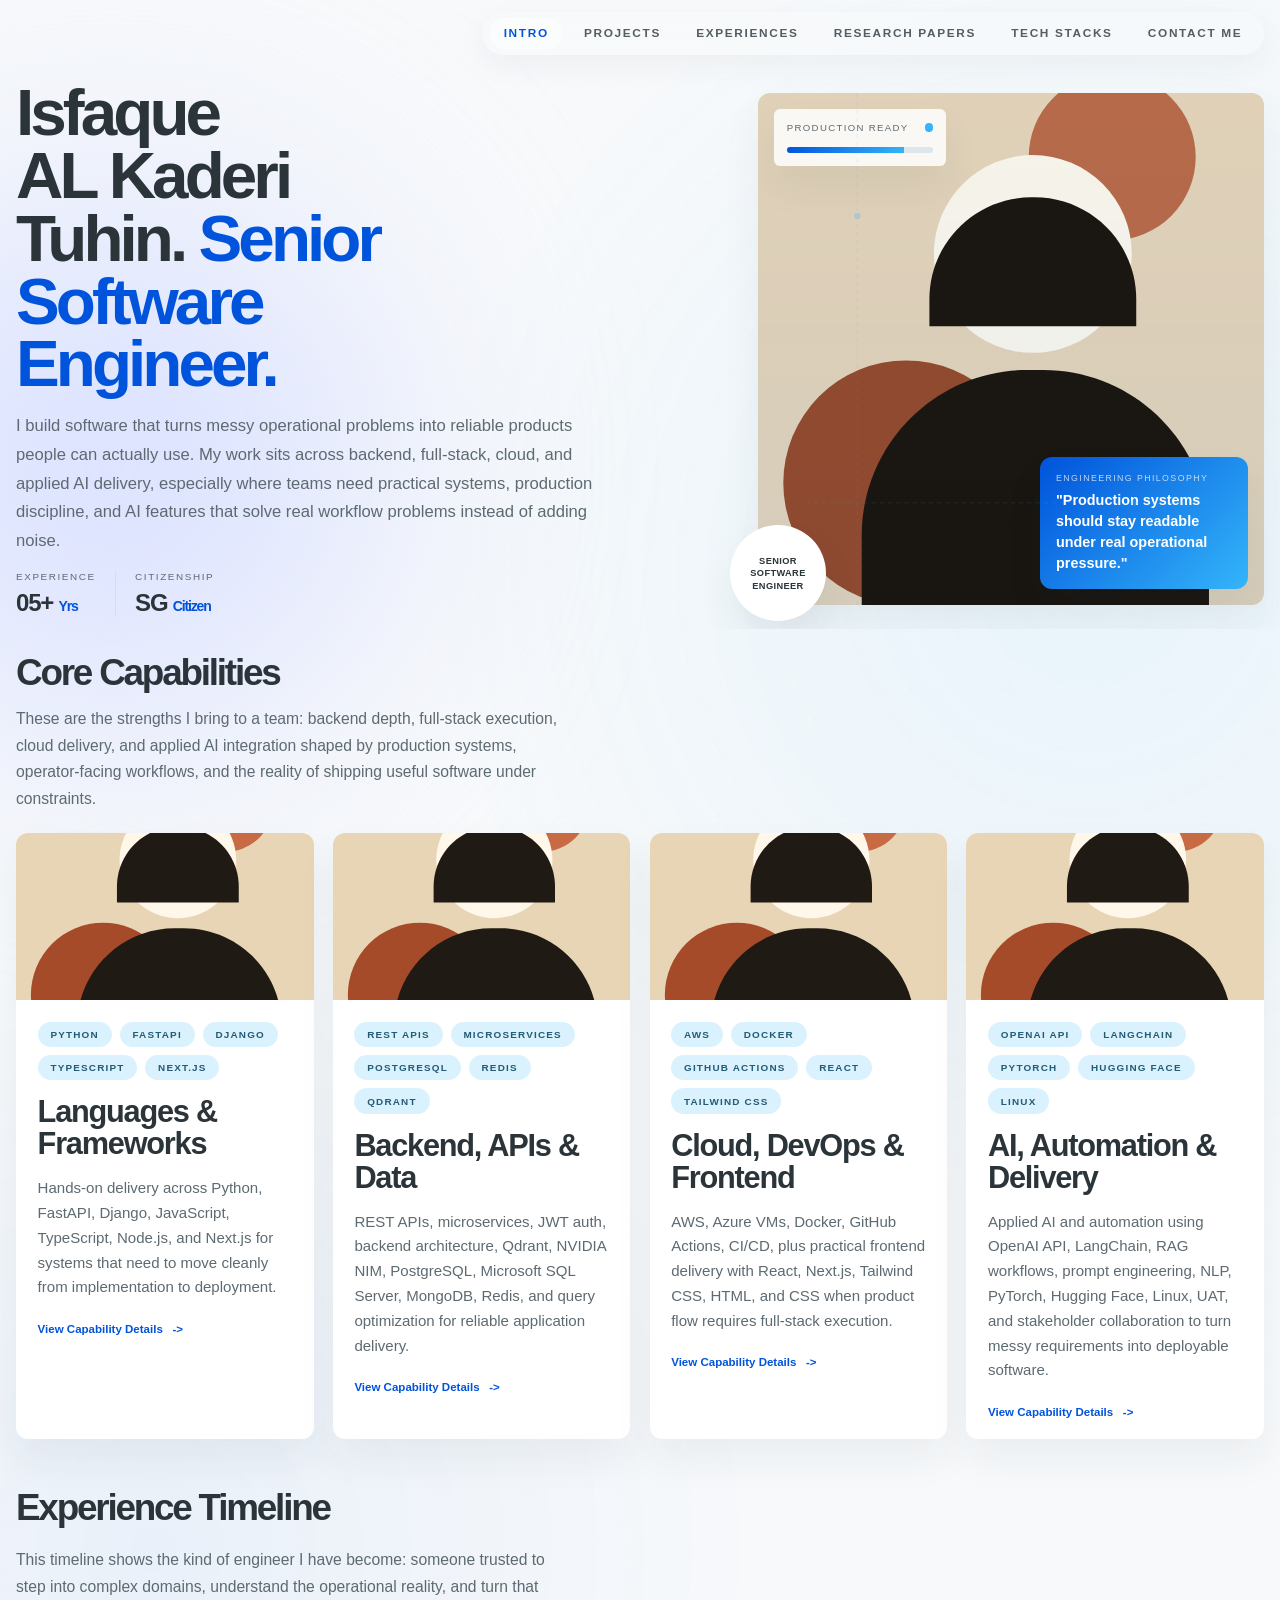
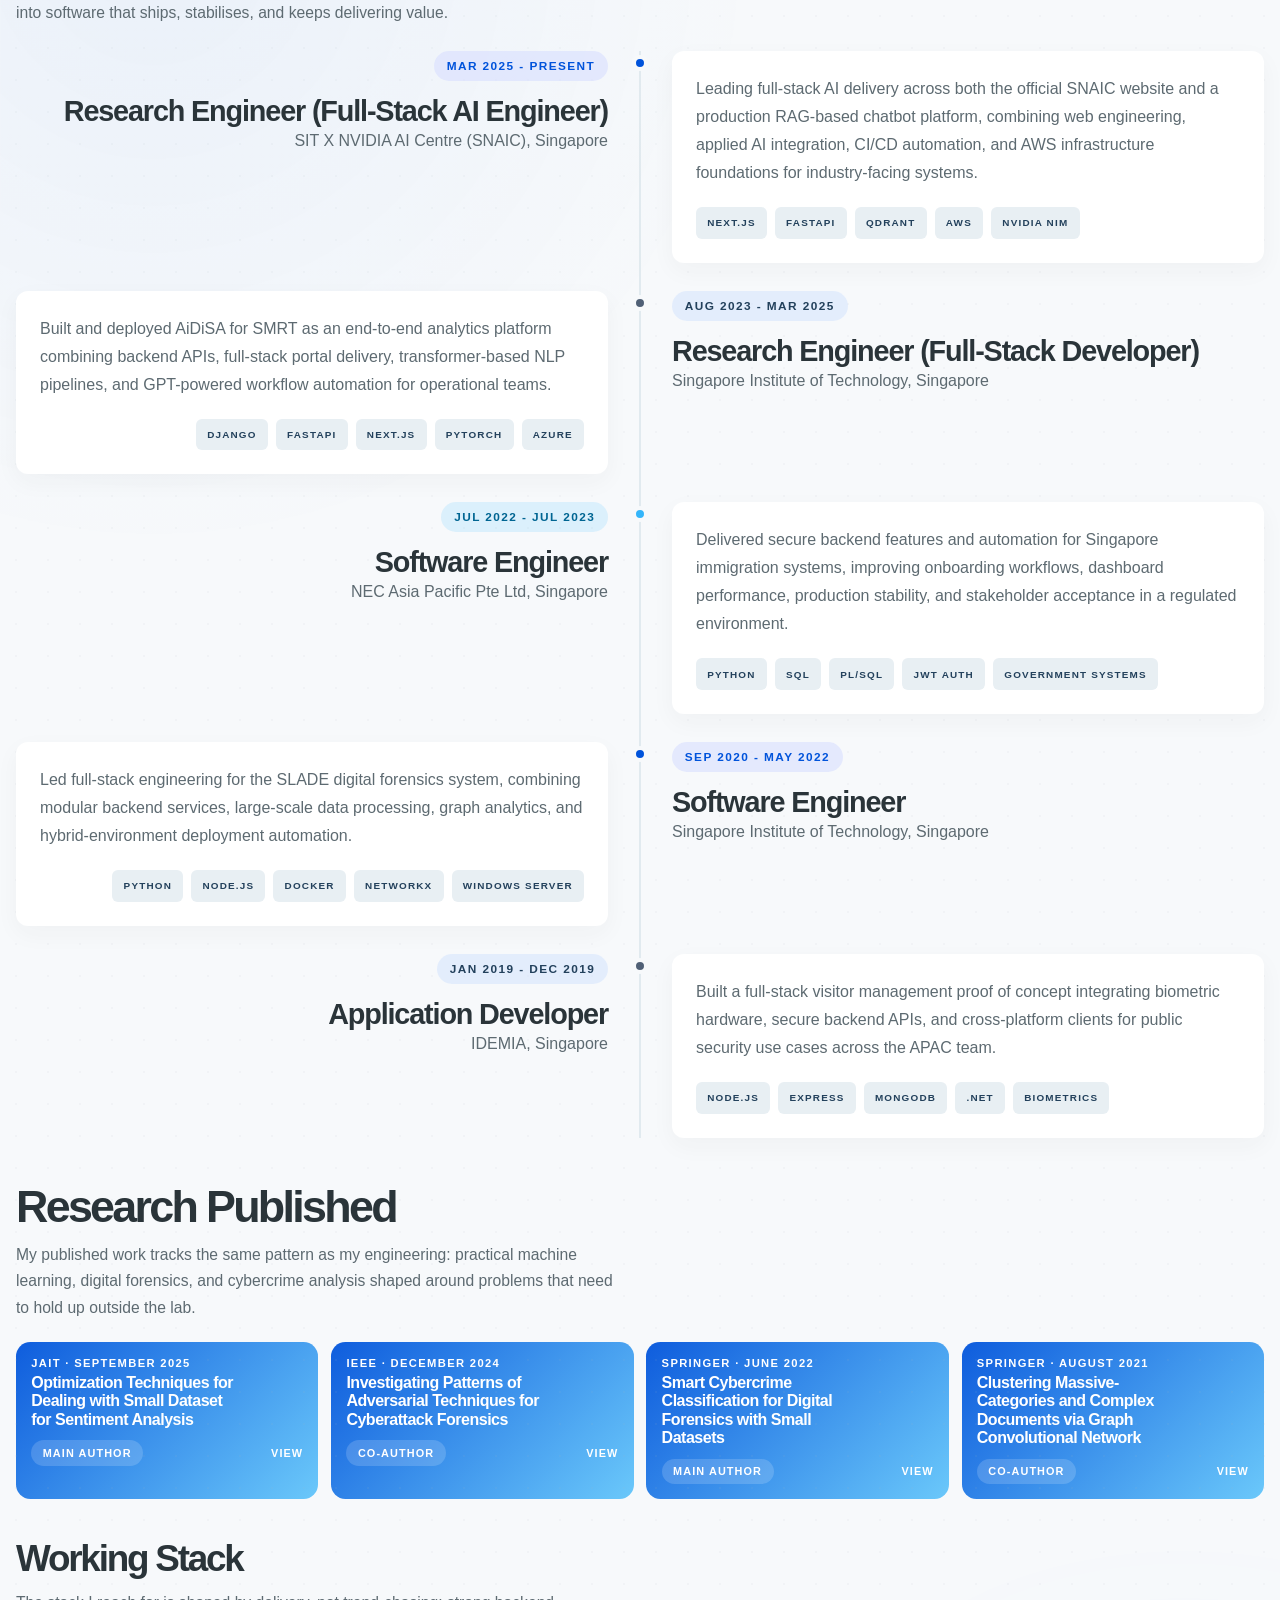
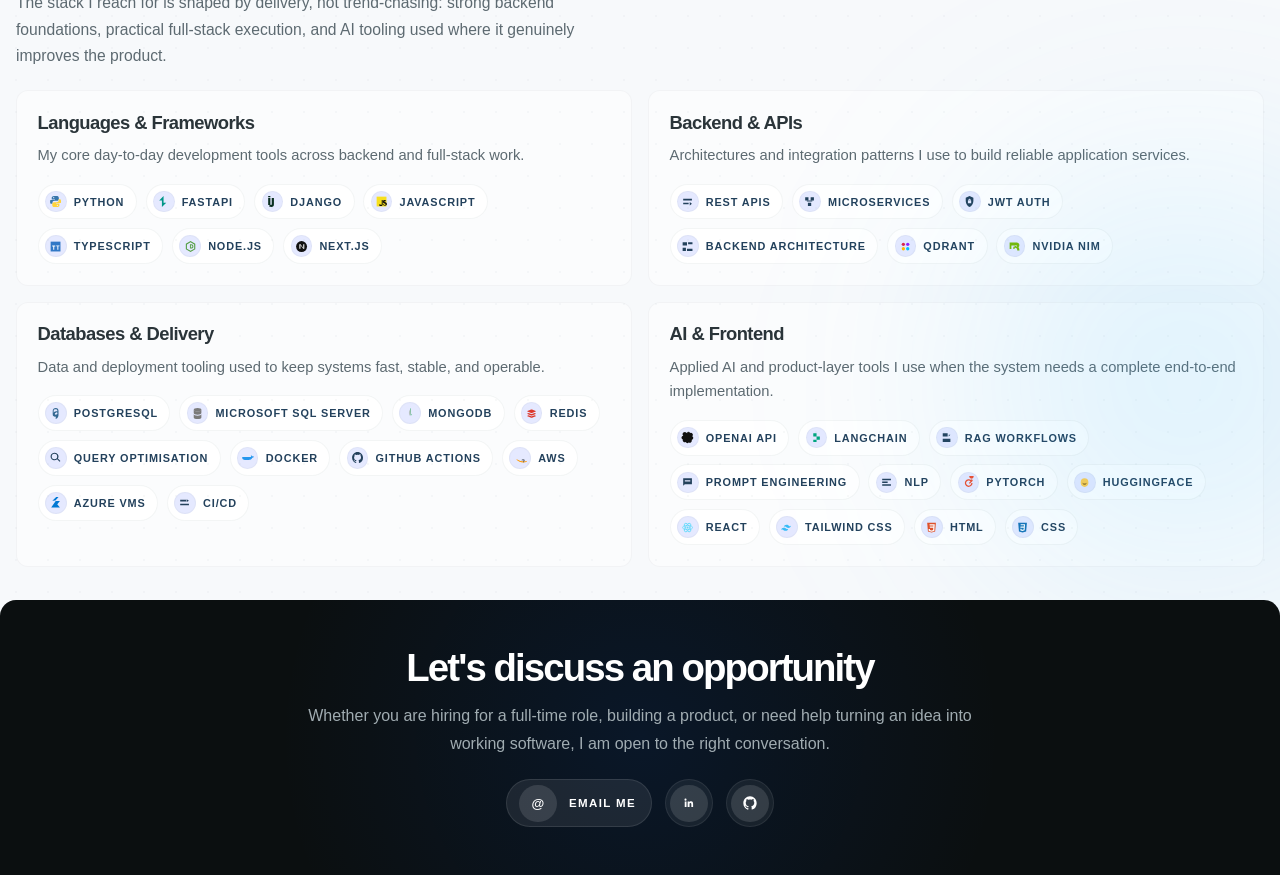
==== index.html @ 5ddac032 "." ====
<!DOCTYPE html>
<html lang="en">
<head>
  <meta charset="UTF-8">
  <meta name="viewport" content="width=device-width, initial-scale=1.0">
  <meta name="description" content="">
  <title></title>
  <link rel="stylesheet" href="./styles.css">
</head>
<body class="home-page">
  <main id="app" aria-live="polite">
    <section class="loading-state">
      <p>Loading...</p>
    </section>
  </main>

  <template id="portfolio-template">
    <div class="page-shell">
      <nav class="top-nav">
        <div class="top-nav-inner">
          <div class="nav-links" data-field="navLinks"></div>
        </div>
      </nav>

      <div class="hero-backdrop micro-grid" aria-hidden="true"></div>
      <div class="ambient ambient-left" aria-hidden="true"></div>
      <div class="ambient ambient-right" aria-hidden="true"></div>

      <section id="top" class="hero-section">
        <div class="hero-grid">
          <div class="hero-copy">
            <h1 class="hero-title">
              <span data-field="heroTitlePrefix"></span>
              <span class="hero-title-strong" data-field="heroTitleStrong"></span>
            </h1>

            <div class="hero-body">
              <p class="hero-summary" data-field="heroSummary"></p>

              <div class="hero-stats" data-field="heroStats"></div>
            </div>
          </div>

          <div class="hero-visual">
            <div class="hero-image-frame">
              <img class="hero-image" data-field="heroImage" alt="">
              <div class="hero-image-wash" aria-hidden="true"></div>
              <div class="status-card">
                <div class="status-head">
                  <span data-field="heroStatusLabel"></span>
                  <span class="status-dot"></span>
                </div>
                <div class="status-bar">
                  <span class="status-fill"></span>
                </div>
              </div>
              <div class="quote-card">
                <span class="quote-label" data-field="heroQuoteLabel"></span>
                <p data-field="heroQuote"></p>
              </div>
              <svg class="schematic" viewBox="0 0 400 500" aria-hidden="true">
                <line x1="50" y1="0" x2="50" y2="500"></line>
                <circle cx="50" cy="120" r="3"></circle>
                <line x1="0" y1="400" x2="400" y2="400"></line>
                <circle cx="320" cy="400" r="3"></circle>
              </svg>
            </div>
            <div class="badge" data-field="heroBadge"></div>
          </div>
        </div>
      </section>

      <section id="projects" class="projects-section">
        <header class="projects-header">
          <div class="projects-header-copy">
            <h2 class="projects-title" data-field="projectsTitle"></h2>
            <p class="projects-summary" data-field="projectsSummary"></p>
          </div>
        </header>

        <div class="projects-grid" data-field="projectsGrid"></div>
      </section>

      <section id="experience" class="timeline-page-section">
        <header class="timeline-hero">
          <div class="timeline-hero-grid">
            <div class="timeline-hero-copy">
              <h2 class="timeline-title" data-field="experienceTitle"></h2>
            </div>
            <div class="timeline-summary-shell">
              <p class="timeline-summary" data-field="experienceSummary"></p>
            </div>
          </div>
        </header>
        <div class="timeline-section">
          <div class="timeline-line" aria-hidden="true"></div>
          <div class="timeline-list" data-field="timelineEntries"></div>
        </div>
      </section>

      <section id="research" class="research-section">
        <header class="research-header">
          <div class="research-header-copy">
            <h2 class="research-title" data-field="researchTitle"></h2>
            <p class="research-summary" data-field="researchSummary"></p>
          </div>
        </header>

        <div class="research-list" data-field="researchItems"></div>
      </section>

      <section id="skills" class="skills-section">
        <header class="skills-header">
          <div class="skills-header-copy">
            <h2 class="skills-title" data-field="skillsTitle"></h2>
            <p class="skills-summary" data-field="skillsSummary"></p>
          </div>
        </header>

        <div class="skills-grid" data-field="skillsGroups"></div>
      </section>

      <section id="contact" class="timeline-cta">
        <div class="timeline-cta-panel">
          <div class="timeline-cta-copy">
            <h3 data-field="experienceCtaTitle"></h3>
            <p data-field="experienceCtaSummary"></p>
          </div>
          <div class="timeline-contact-links" data-field="experienceContactChannels"></div>
        </div>
      </section>
    </div>
  </template>

  <script type="module" src="./scripts/home/index.js"></script>
</body>
</html>
---- styles.css ----
@font-face {
  font-family: "Inter";
  src:
    local("Inter"),
    url("./assets/fonts/Inter-VariableFont_opsz,wght.woff2") format("woff2");
  font-style: normal;
  font-weight: 100 900;
  font-display: swap;
}

@font-face {
  font-family: "Manrope";
  src:
    local("Manrope"),
    url("./assets/fonts/Manrope-VariableFont_wght.woff2") format("woff2");
  font-style: normal;
  font-weight: 200 800;
  font-display: swap;
}

@font-face {
  font-family: "Space Grotesk";
  src:
    local("Space Grotesk"),
    url("./assets/fonts/SpaceGrotesk-VariableFont_wght.woff2") format("woff2");
  font-style: normal;
  font-weight: 300 700;
  font-display: swap;
}

:root {
  --surface: #f7f9fb;
  --surface-dim: #edf2f5;
  --surface-container-low: #f0f4f7;
  --surface-container: #e8eff3;
  --surface-container-high: #dde6eb;
  --surface-container-highest: #d4dee4;
  --surface-container-lowest: #ffffff;
  --primary: #0053db;
  --primary-fixed-dim: #7ea6f2;
  --secondary-container: #dbe1ff;
  --on-secondary-container: #23415c;
  --tertiary-fixed: #34b5fa;
  --tertiary-container: rgba(52, 181, 250, 0.18);
  --on-tertiary-container: #245b75;
  --outline-variant: rgba(169, 180, 185, 0.15);
  --on-surface: #2a3439;
  --on-surface-variant: #5d6a71;
  --inverse-surface: #0b0f10;
  --on-primary: #ffffff;
  --max-width: 1280px;
  --shadow-ambient: 0 20px 40px rgba(42, 52, 57, 0.06);
  --nav-offset: 3.75rem;
}

* {
  box-sizing: border-box;
}

html {
  scroll-behavior: smooth;
  scroll-padding-top: var(--nav-offset);
}

body {
  margin: 0;
  min-height: 100vh;
  background:
    radial-gradient(circle at 85% 14%, rgba(52, 181, 250, 0.08), transparent 18%),
    radial-gradient(circle at 12% 38%, rgba(0, 83, 219, 0.05), transparent 22%),
    var(--surface);
  color: var(--on-surface);
  font-family: "Manrope", "Segoe UI", sans-serif;
  overflow-x: hidden;
}

body.home-page {
  scroll-snap-type: none;
}

a {
  color: inherit;
  text-decoration: none;
}

img {
  display: block;
  max-width: 100%;
}

#app {
  min-height: 100vh;
}

#top,
#projects,
#experience,
#contact {
  scroll-margin-top: calc(var(--nav-offset) - 0.2rem);
}

.page-shell {
  position: relative;
}

.loading-state,
.error-state {
  width: min(calc(100% - 2rem), 44rem);
  margin: 8rem auto;
  padding: 3rem;
  border-radius: 0.75rem;
  background: var(--surface-container-low);
  text-align: center;
}

.top-nav {
  position: fixed;
  inset: 0 0 auto;
  z-index: 40;
  background: transparent;
  backdrop-filter: none;
  box-shadow: none;
  pointer-events: none;
}

.top-nav-inner,
.hero-grid,
.feature-section,
.footer-inner {
  width: min(calc(100% - 2rem), var(--max-width));
  margin: 0 auto;
}

.top-nav-inner {
  display: flex;
  align-items: center;
  justify-content: flex-end;
  gap: 1rem;
  padding: 0.75rem 0;
  pointer-events: none;
}

.brand {
  font-family: "Inter", "Segoe UI", sans-serif;
  font-size: 1.25rem;
  font-weight: 700;
  letter-spacing: -0.03em;
  color: var(--on-surface);
}

.nav-links {
  display: flex;
  align-items: center;
  gap: 0.5rem;
  padding: 0.35rem 0.5rem;
  border-radius: 999px;
  background: rgba(247, 249, 251, 0.42);
  backdrop-filter: blur(18px) saturate(1.15);
  box-shadow: 0 10px 30px rgba(42, 52, 57, 0.05);
  pointer-events: auto;
}

.nav-link {
  padding: 0.55rem 0.85rem;
  border-radius: 999px;
  color: rgba(42, 52, 57, 0.8);
  font-family: "Space Grotesk", "Segoe UI", sans-serif;
  font-size: 0.74rem;
  font-weight: 700;
  letter-spacing: 0.14em;
  text-transform: uppercase;
  transition: color 160ms ease, background-color 160ms ease, backdrop-filter 160ms ease;
}

.nav-link:hover,
.nav-link:focus-visible,
.nav-link.active {
  color: var(--primary);
  background: rgba(255, 255, 255, 0.58);
}

.nav-cta {
  display: inline-flex;
  align-items: center;
  justify-content: center;
  padding: 0.95rem 1.45rem;
  border-radius: 0.375rem;
  background: linear-gradient(135deg, var(--primary) 0%, var(--tertiary-fixed) 100%);
  color: var(--on-primary);
  font-family: "Space Grotesk", "Segoe UI", sans-serif;
  font-size: 0.74rem;
  font-weight: 700;
  letter-spacing: 0.16em;
  text-transform: uppercase;
  transition: transform 160ms ease, filter 160ms ease;
}

.nav-cta:hover,
.nav-cta:focus-visible {
  transform: translateY(-1px);
  filter: brightness(1.02);
}

.hero-backdrop {
  position: absolute;
  inset: 0;
  opacity: 0.08;
  pointer-events: none;
}

.micro-grid {
  background-image: radial-gradient(circle, #a9b4b9 1px, transparent 1px);
  background-size: 32px 32px;
}

.ambient {
  position: absolute;
  border-radius: 999px;
  pointer-events: none;
  filter: blur(120px);
}

.ambient-left {
  top: 12rem;
  left: -10rem;
  width: 34rem;
  height: 34rem;
  background: rgba(219, 225, 255, 0.9);
}

.ambient-right {
  right: -7rem;
  bottom: 18rem;
  width: 26rem;
  height: 26rem;
  background: rgba(52, 181, 250, 0.14);
}

.hero-section {
  min-height: auto;
  padding-top: calc(var(--nav-offset) + 0.35rem);
  overflow: hidden;
  scroll-snap-align: none;
}

.hero-grid {
  display: grid;
  grid-template-columns: repeat(12, minmax(0, 1fr));
  gap: 1.5rem;
  align-items: center;
  padding-block: 1rem 0.75rem;
}

.hero-copy {
  grid-column: span 7;
  position: relative;
  z-index: 1;
}

.eyebrow-row {
  display: inline-flex;
  align-items: center;
  gap: 0.9rem;
  margin-bottom: 1.25rem;
}

.eyebrow-line {
  width: 3rem;
  height: 1px;
  background: rgba(0, 83, 219, 0.24);
}

.eyebrow,
.hero-stat-label,
.feature-kicker,
.section-kicker,
.quote-label,
.footer-version,
.marquee-item {
  font-family: "Space Grotesk", "Segoe UI", sans-serif;
  text-transform: uppercase;
}

.eyebrow {
  margin: 0;
  color: var(--primary);
  font-size: 0.72rem;
  font-weight: 700;
  letter-spacing: 0.18em;
}

.hero-title {
  max-width: 11ch;
  margin: 0;
  color: var(--on-surface);
  font-family: "Inter", "Segoe UI", sans-serif;
  font-size: clamp(2.5rem, 5.6vw, 4.1rem);
  line-height: 0.96;
  letter-spacing: -0.06em;
  font-weight: 700;
  text-wrap: balance;
}

.hero-title-strong {
  display: inline;
  color: var(--primary);
}

.hero-body {
  max-width: 38rem;
  margin-top: 1rem;
  margin-left: 0;
}

.hero-summary {
  margin: 0;
  color: var(--on-surface-variant);
  font-size: 1.04rem;
  line-height: 1.72;
}

.hero-stats {
  display: flex;
  align-items: stretch;
  gap: 1.2rem;
  margin-top: 1rem;
}

.hero-stat {
  display: flex;
  flex-direction: column;
  gap: 0.4rem;
}

.hero-stat-label {
  color: var(--on-surface-variant);
  font-size: 0.62rem;
  letter-spacing: 0.16em;
}

.hero-stat-value {
  color: var(--on-surface);
  font-family: "Inter", "Segoe UI", sans-serif;
  font-size: 1.5rem;
  font-weight: 700;
  letter-spacing: -0.05em;
}

.hero-stat-unit {
  color: var(--primary);
  font-size: 0.88rem;
}

.hero-stat-divider {
  width: 1px;
  background: rgba(169, 180, 185, 0.2);
}

.hero-actions {
  display: flex;
  flex-wrap: wrap;
  align-items: center;
  gap: 1rem;
  margin-top: 1rem;
}

.text-link {
  display: inline-flex;
  align-items: center;
  gap: 0.7rem;
  min-height: 2.5rem;
  padding: 0 0.8rem;
  border-radius: 0.375rem;
  background: var(--secondary-container);
  color: var(--on-secondary-container);
  font-family: "Space Grotesk", "Segoe UI", sans-serif;
  font-size: 0.68rem;
  font-weight: 700;
  letter-spacing: 0.14em;
  text-transform: uppercase;
  transition: transform 160ms ease, background-color 160ms ease;
}

.text-link::after {
  content: "->";
}

.text-link:hover,
.text-link:focus-visible {
  transform: translateY(-1px);
}

.text-link.muted {
  background: transparent;
  color: var(--primary);
}

.text-link.muted:hover,
.text-link.muted:focus-visible {
  background: var(--surface-container-high);
}

.hero-visual {
  grid-column: span 5;
  position: relative;
}

.hero-image-frame {
  position: relative;
  aspect-ratio: 4 / 4.05;
  overflow: hidden;
  border-radius: 0.75rem;
  background: var(--surface-container-lowest);
  box-shadow: var(--shadow-ambient);
}

.hero-image {
  width: 100%;
  height: 100%;
  object-fit: cover;
  filter: saturate(0.82) contrast(1.03);
}

.hero-image-wash {
  position: absolute;
  inset: 0;
  background: linear-gradient(180deg, rgba(42, 52, 57, 0.04), rgba(0, 83, 219, 0.08));
  mix-blend-mode: multiply;
}

.status-card,
.quote-card,
.badge {
  box-shadow: var(--shadow-ambient);
}

.status-card {
  position: absolute;
  top: 1rem;
  left: 1rem;
  min-width: 10rem;
  padding: 0.8rem;
  border-radius: 0.375rem;
  background: rgba(255, 255, 255, 0.84);
  backdrop-filter: blur(20px);
}

.status-head {
  display: flex;
  align-items: center;
  justify-content: space-between;
  gap: 1rem;
  color: var(--on-surface-variant);
  font-family: "Space Grotesk", "Segoe UI", sans-serif;
  font-size: 0.6rem;
  letter-spacing: 0.14em;
  text-transform: uppercase;
}

.status-dot {
  width: 0.55rem;
  height: 0.55rem;
  border-radius: 999px;
  background: var(--tertiary-fixed);
}

.status-bar {
  height: 0.35rem;
  margin-top: 0.9rem;
  overflow: hidden;
  border-radius: 999px;
  background: var(--surface-container-high);
}

.status-fill {
  display: block;
  width: 80%;
  height: 100%;
  background: linear-gradient(135deg, var(--primary) 0%, var(--tertiary-fixed) 100%);
}

.quote-card {
  position: absolute;
  right: 1rem;
  bottom: 1rem;
  max-width: 13rem;
  padding: 1rem;
  border-radius: 0.75rem;
  background: linear-gradient(135deg, var(--primary) 0%, var(--tertiary-fixed) 100%);
  color: var(--on-primary);
}

.quote-label {
  display: block;
  font-size: 0.55rem;
  letter-spacing: 0.16em;
  opacity: 0.72;
}

.quote-card p {
  margin: 0.45rem 0 0;
  font-family: "Inter", "Segoe UI", sans-serif;
  font-size: 0.9rem;
  line-height: 1.45;
  font-weight: 600;
}

.schematic {
  position: absolute;
  inset: 0;
  width: 100%;
  height: 100%;
  opacity: 0.28;
  fill: var(--tertiary-fixed);
  stroke: var(--tertiary-fixed);
  stroke-width: 0.5;
  stroke-dasharray: 4 4;
  pointer-events: none;
}

.badge {
  position: absolute;
  left: -1.75rem;
  bottom: -1rem;
  display: flex;
  align-items: center;
  justify-content: center;
  width: 6rem;
  height: 6rem;
  padding: 0.75rem;
  border-radius: 999px;
  background: var(--surface-container-lowest);
  color: var(--on-surface);
  font-family: "Space Grotesk", "Segoe UI", sans-serif;
  font-size: 0.58rem;
  font-weight: 700;
  letter-spacing: 0.04em;
  line-height: 1.35;
  text-align: center;
  text-transform: uppercase;
}

.projects-section,
.cta-section {
  width: min(calc(100% - 2rem), var(--max-width));
  margin: 0 auto;
}

.skills-section {
  width: min(calc(100% - 2rem), var(--max-width));
  margin: 0 auto;
  padding-block: 1.25rem;
}

.research-section {
  width: min(calc(100% - 2rem), var(--max-width));
  margin: 0 auto;
  padding-block: 1rem 1.15rem;
}

.projects-section {
  min-height: auto;
  padding-block: 1.5rem 1.25rem;
  display: flex;
  flex-direction: column;
  justify-content: center;
  scroll-snap-align: none;
  position: relative;
  background: transparent;
}

.projects-header {
  display: flex;
  align-items: end;
  justify-content: space-between;
  gap: 2rem;
  margin-bottom: 1.25rem;
}

.projects-header-copy {
  max-width: 42rem;
}

.section-kicker {
  display: block;
  margin-bottom: 1rem;
  color: var(--primary);
  font-size: 0.72rem;
  font-weight: 700;
  letter-spacing: 0.18em;
}

.projects-title,
.cta-title {
  margin: 0.2rem 0 0.35rem;
  color: var(--on-surface);
  font-family: "Inter", "Segoe UI", sans-serif;
  font-size: clamp(1.44rem, 2.88vw, 2.38rem);
  line-height: 0.92;
  letter-spacing: -0.06em;
  font-weight: 900;
}

.projects-title-muted {
  color: var(--on-surface);
}

.projects-summary,
.cta-summary {
  max-width: 34rem;
  margin: 1rem 0 0;
  color: var(--on-surface-variant);
  font-size: 0.98rem;
  line-height: 1.7;
}

.skills-header,
.research-header {
  margin-bottom: 1.25rem;
}

.research-header-copy {
  max-width: 42rem;
}

.skills-title,
.research-title {
  margin: 0.2rem 0 0.35rem;
  color: var(--on-surface);
  font-family: "Inter", "Segoe UI", sans-serif;
  font-size: clamp(1.44rem, 2.88vw, 2.38rem);
  line-height: 0.95;
  letter-spacing: -0.06em;
  font-weight: 900;
}

.research-title {
  font-size: clamp(1.75rem, 3.5vw, 2.88rem);
}

.skills-title-muted,
.research-title-muted {
  color: var(--on-surface);
}

.skills-summary,
.research-summary {
  max-width: 38rem;
  margin: 0.9rem 0 0;
  color: var(--on-surface-variant);
  font-size: 0.98rem;
  line-height: 1.7;
}

.skills-grid {
  display: grid;
  grid-template-columns: repeat(2, minmax(0, 1fr));
  gap: 1rem;
}

.skill-group-card {
  padding: 1.35rem;
  border-radius: 0.75rem;
  background: rgba(255, 255, 255, 0.5);
  box-shadow: inset 0 0 0 1px rgba(169, 180, 185, 0.12);
}

.skill-group-head h3,
.research-item h3 {
  margin: 0;
  color: var(--on-surface);
  font-family: "Inter", "Segoe UI", sans-serif;
  font-size: 1.15rem;
  line-height: 1.15;
  letter-spacing: -0.03em;
}

.skill-group-summary {
  margin: 0.65rem 0 0;
  color: var(--on-surface-variant);
  font-size: 0.92rem;
  line-height: 1.65;
}

.skill-chip-row {
  display: flex;
  flex-wrap: wrap;
  gap: 0.55rem;
  margin-top: 1rem;
}

.skill-chip {
  display: inline-flex;
  align-items: center;
  gap: 0.45rem;
  padding: 0.45rem 0.78rem 0.45rem 0.46rem;
  border-radius: 999px;
  background: var(--surface-container-lowest);
  color: var(--on-secondary-container);
  box-shadow: inset 0 0 0 1px rgba(169, 180, 185, 0.14);
  font-family: "Space Grotesk", "Segoe UI", sans-serif;
  font-size: 0.68rem;
  font-weight: 700;
  letter-spacing: 0.08em;
  text-transform: uppercase;
}

.skill-chip-icon {
  display: inline-flex;
  align-items: center;
  justify-content: center;
  width: 1.35rem;
  height: 1.35rem;
  border-radius: 999px;
  background: rgba(219, 225, 255, 0.72);
  color: var(--on-secondary-container);
  box-shadow: inset 0 0 0 1px rgba(169, 180, 185, 0.12);
  flex: 0 0 auto;
}

.skill-chip-icon svg {
  width: 0.82rem;
  height: 0.82rem;
}

.skill-chip-label {
  display: inline-flex;
  align-items: center;
}

.research-list {
  display: grid;
  grid-template-columns: repeat(4, minmax(0, 1fr));
  gap: 0.8rem;
}

.research-item {
  display: grid;
  grid-template-columns: 1fr;
  gap: 0.7rem;
  align-items: start;
  padding: 0.95rem;
  border-radius: 0.9rem;
  background: linear-gradient(135deg, rgba(0, 83, 219, 0.94), rgba(52, 181, 250, 0.72));
  box-shadow: none;
}

.research-item-featured {
  padding: 0.95rem;
  background: linear-gradient(135deg, rgba(0, 83, 219, 0.94), rgba(52, 181, 250, 0.72));
  box-shadow: none;
}

.research-item .research-meta,
.research-item h3,
.research-item .research-accent,
.research-item .research-link,
.research-item-featured .research-index,
.research-item-featured .research-meta,
.research-item-featured h3,
.research-item-featured .research-accent,
.research-item-featured .research-link {
  color: #ffffff;
}

.research-index,
.research-meta {
  font-family: "Space Grotesk", "Segoe UI", sans-serif;
  text-transform: uppercase;
}

.research-index {
  color: var(--primary);
  font-size: 0.72rem;
  font-weight: 700;
  letter-spacing: 0.12em;
  padding-top: 0;
}

.research-meta {
  margin: 0 0 0.3rem;
  color: var(--on-surface-variant);
  font-size: 0.7rem;
  font-weight: 700;
  letter-spacing: 0.12em;
}

.research-copy h3 {
  max-width: 24ch;
  font-size: 1rem;
}

.research-accent {
  display: inline-flex;
  align-items: center;
  padding: 0.42rem 0.72rem;
  border-radius: 999px;
  background: rgba(0, 83, 219, 0.08);
  color: var(--primary);
  font-family: "Space Grotesk", "Segoe UI", sans-serif;
  font-size: 0.68rem;
  font-weight: 700;
  letter-spacing: 0.1em;
  text-transform: uppercase;
}

.research-item-featured .research-accent {
  background: rgba(255, 255, 255, 0.16);
}

.research-footer {
  display: flex;
  flex-wrap: wrap;
  align-items: center;
  justify-content: space-between;
  gap: 0.75rem;
  margin-top: 0.7rem;
}

.research-link {
  color: var(--primary);
  font-family: "Space Grotesk", "Segoe UI", sans-serif;
  font-size: 0.68rem;
  font-weight: 700;
  letter-spacing: 0.1em;
  text-transform: uppercase;
}

.research-item-featured .research-link {
  color: #ffffff;
}

.research-item:hover .research-link,
.research-item:focus-visible .research-link {
  text-decoration: underline;
  text-underline-offset: 0.22rem;
}

.project-filters {
  display: flex;
  flex-wrap: wrap;
  gap: 0.75rem;
  justify-content: flex-end;
}

.filter-chip {
  min-height: 2.75rem;
  padding: 0 1.25rem;
  border: 0;
  border-radius: 999px;
  background: var(--surface-container);
  color: var(--on-secondary-container);
  font-family: "Space Grotesk", "Segoe UI", sans-serif;
  font-size: 0.8rem;
  font-weight: 700;
  cursor: pointer;
  transition: transform 150ms ease, background-color 150ms ease;
}

.filter-chip.active {
  background: var(--primary);
  color: var(--on-primary);
}

.filter-chip:hover,
.filter-chip:focus-visible {
  transform: scale(0.97);
  background: var(--surface-container-high);
}

.filter-chip.active:hover,
.filter-chip.active:focus-visible {
  background: var(--primary-fixed-dim);
}

.projects-grid {
  display: grid;
  grid-template-columns: repeat(12, minmax(0, 1fr));
  gap: 1.2rem;
}

.project-card {
  overflow: hidden;
  border-radius: 0.75rem;
}

.project-card-featured {
  grid-column: span 8;
  background: var(--surface-container-lowest);
}

.project-card-stack {
  grid-column: span 4;
  display: flex;
  flex-direction: column;
  background: var(--surface-container-low);
}

.project-card-code {
  grid-column: span 5;
  background: var(--surface-container-lowest);
}

.project-card-tile {
  grid-column: span 7;
  padding: 0.25rem;
  background: var(--surface-container);
}

.project-media {
  overflow: hidden;
}

.project-media-wide {
  aspect-ratio: 16 / 9;
}

.project-media img {
  width: 100%;
  height: 100%;
  object-fit: cover;
  transition: transform 700ms ease;
}

.project-card:hover .project-media img {
  transform: scale(1.05);
}

.project-body,
.project-shell {
  display: flex;
  flex-direction: column;
  gap: 1rem;
  padding: 1.35rem;
}

.project-body-stack {
  flex: 1;
}

.project-media-nested {
  margin-top: auto;
  border-radius: 0.5rem;
  overflow: hidden;
  box-shadow: 0 8px 22px rgba(42, 52, 57, 0.06);
  max-height: 11rem;
}

.project-tags {
  display: flex;
  flex-wrap: wrap;
  gap: 0.5rem;
}

.project-tag {
  display: inline-flex;
  align-items: center;
  padding: 0.45rem 0.8rem;
  border-radius: 999px;
  background: var(--tertiary-container);
  color: var(--on-tertiary-container);
  font-family: "Space Grotesk", "Segoe UI", sans-serif;
  font-size: 0.62rem;
  font-weight: 700;
  letter-spacing: 0.12em;
  text-transform: uppercase;
}

.project-card h3 {
  margin: 0;
  color: var(--on-surface);
  font-family: "Inter", "Segoe UI", sans-serif;
  font-size: clamp(1.35rem, 2.4vw, 2rem);
  line-height: 1.04;
  letter-spacing: -0.04em;
  font-weight: 700;
}

.project-card p {
  margin: 0;
  color: var(--on-surface-variant);
  font-size: 0.94rem;
  line-height: 1.65;
}

.project-link {
  display: inline-flex;
  align-items: center;
  gap: 0.6rem;
  margin-top: 0.4rem;
  color: var(--primary);
  font-family: "Space Grotesk", "Segoe UI", sans-serif;
  font-size: 0.72rem;
  font-weight: 700;
}

.project-link::after {
  content: "->";
}

.project-code {
  display: flex;
  align-items: center;
  justify-content: center;
  aspect-ratio: 16 / 7.6;
  padding: 1.35rem;
  background: var(--inverse-surface);
}

.project-code pre {
  width: 100%;
  margin: 0;
  overflow: auto;
  color: var(--tertiary-fixed);
  font-family: "Space Grotesk", Consolas, monospace;
  font-size: 0.72rem;
  line-height: 1.55;
  opacity: 0.68;
}

.project-shell {
  min-height: 100%;
  border-radius: 0.5rem;
  background: var(--surface);
  transition: background-color 180ms ease;
}

.project-card-clickable {
  display: block;
}

.project-card-tile:hover .project-shell {
  background: var(--surface-container-lowest);
}

.project-shell-head {
  display: flex;
  align-items: start;
  justify-content: space-between;
  gap: 1rem;
}

.project-shell-icon {
  color: #a9b4b9;
  font-size: 1.2rem;
  transition: color 160ms ease;
}

.project-card-tile:hover .project-shell-icon {
  color: var(--primary);
}

.project-progress {
  display: grid;
  grid-template-columns: repeat(4, minmax(0, 1fr));
  gap: 0.75rem;
  margin-top: 1.5rem;
}

.project-progress span {
  height: 0.25rem;
  border-radius: 999px;
  background: var(--outline-variant);
}

.project-progress-active {
  background: var(--primary) !important;
}

.cta-section {
  min-height: auto;
  padding-block: 1rem 1.25rem;
  display: flex;
  align-items: center;
  scroll-snap-align: none;
}

.cta-panel {
  position: relative;
  overflow: hidden;
  display: grid;
  gap: 2rem;
  justify-items: center;
  padding: 2.75rem min(5vw, 4rem);
  border-radius: 0.75rem;
  background: rgba(219, 225, 255, 0.48);
  text-align: center;
}

.cta-panel::before,
.cta-panel::after {
  content: "";
  position: absolute;
  border-radius: 999px;
  filter: blur(48px);
}

.cta-panel::before {
  top: -5rem;
  left: -5rem;
  width: 16rem;
  height: 16rem;
  background: rgba(52, 181, 250, 0.12);
}

.cta-panel::after {
  right: -7rem;
  bottom: -7rem;
  width: 22rem;
  height: 22rem;
  background: rgba(0, 83, 219, 0.08);
}

.cta-copy,
.cta-actions {
  position: relative;
  z-index: 1;
}

.cta-summary {
  margin-inline: auto;
}

.cta-actions {
  display: flex;
  flex-wrap: wrap;
  justify-content: center;
  gap: 1rem;
}

.cta-button {
  display: inline-flex;
  align-items: center;
  justify-content: center;
  min-height: 3.4rem;
  padding: 0 1.8rem;
  border-radius: 0.375rem;
  font-family: "Space Grotesk", "Segoe UI", sans-serif;
  font-size: 0.8rem;
  font-weight: 700;
  letter-spacing: 0.12em;
  text-transform: uppercase;
  transition: transform 160ms ease, background-color 160ms ease;
}

.cta-button:hover,
.cta-button:focus-visible {
  transform: translateY(-1px);
}

.cta-button-primary {
  background: var(--primary);
  color: var(--on-primary);
}

.cta-button-primary:hover,
.cta-button-primary:focus-visible {
  background: #0048c1;
}

.cta-button-secondary {
  background: var(--surface-container-lowest);
  color: var(--on-surface);
  box-shadow: inset 0 0 0 1px rgba(169, 180, 185, 0.1);
}

.cta-button-secondary:hover,
.cta-button-secondary:focus-visible {
  background: var(--surface-container);
}

.detail-section,
.timeline-page-section,
.contact-page-section {
  width: min(calc(100% - 2rem), var(--max-width));
  margin: 0 auto;
  padding-block: 1.75rem;
}

.detail-hero {
  margin-bottom: 1.5rem;
}

.detail-hero-grid {
  display: grid;
  grid-template-columns: minmax(0, 1.7fr) minmax(18rem, 1fr);
  gap: 3rem;
  align-items: end;
}

.detail-title,
.timeline-title,
.contact-title {
  margin: 0;
  font-family: "Inter", "Segoe UI", sans-serif;
  font-weight: 900;
  letter-spacing: -0.06em;
}

.detail-title {
  max-width: 10ch;
  font-size: clamp(2.6rem, 5vw, 4.6rem);
  line-height: 0.94;
}

.detail-summary,
.timeline-summary,
.contact-summary,
.blueprint-summary,
.timeline-card,
.timeline-cta-copy p,
.challenge-card p,
.response-card p {
  color: var(--on-surface-variant);
  line-height: 1.75;
}

.detail-summary {
  max-width: 40rem;
  margin: 1rem 0 0;
  font-size: 1rem;
}

.detail-meta {
  display: grid;
  gap: 1rem;
}

.meta-card {
  padding: 1.25rem;
  border-radius: 0.75rem;
  background: var(--surface-container);
}

.meta-label {
  display: block;
  margin-bottom: 0.45rem;
  color: var(--on-surface-variant);
  font-family: "Space Grotesk", "Segoe UI", sans-serif;
  font-size: 0.68rem;
  font-weight: 700;
  letter-spacing: 0.16em;
  text-transform: uppercase;
}

.meta-card p {
  margin: 0;
  font-weight: 700;
}

.meta-actions {
  display: grid;
  grid-template-columns: repeat(2, minmax(0, 1fr));
  gap: 0.75rem;
}

.button-primary,
.button-secondary {
  display: inline-flex;
  align-items: center;
  justify-content: center;
  min-height: 3.25rem;
  padding: 0 1rem;
  border-radius: 0.375rem;
  font-weight: 700;
  text-align: center;
}

.detail-image-frame {
  aspect-ratio: 21 / 9;
  overflow: hidden;
  margin-bottom: 1.25rem;
  border-radius: 0.75rem;
  background: var(--surface-container-highest);
}

.detail-image-frame img {
  width: 100%;
  height: 100%;
  object-fit: cover;
}

.challenge-grid {
  display: grid;
  grid-template-columns: repeat(2, minmax(0, 1fr));
  gap: 1.5rem;
  margin-bottom: 1.25rem;
}

.challenge-card {
  padding: 2rem;
  border-radius: 0.75rem;
}

.challenge-card-light {
  background: var(--surface-container-low);
}

.challenge-card-blue {
  background: var(--secondary-container);
}

.challenge-icon {
  display: inline-flex;
  margin-bottom: 1rem;
  color: var(--primary);
  font-family: "Space Grotesk", "Segoe UI", sans-serif;
  font-size: 0.9rem;
  font-weight: 700;
  letter-spacing: 0.12em;
}

.challenge-card h3,
.section-title,
.timeline-cta-copy h3,
.channel-section h3 {
  margin: 0 0 0.9rem;
  font-family: "Inter", "Segoe UI", sans-serif;
  font-size: clamp(1.8rem, 3vw, 2.5rem);
  line-height: 1.02;
  letter-spacing: -0.05em;
}

.challenge-card p {
  margin: 0;
  font-size: 1rem;
}

.blueprint-section {
  padding: 1.75rem 0;
  background: var(--surface-container-low);
}

.blueprint-header {
  display: flex;
  align-items: end;
  justify-content: space-between;
  gap: 2rem;
  margin-bottom: 1.25rem;
}

.blueprint-grid {
  display: grid;
  grid-template-columns: repeat(4, minmax(0, 1fr));
  gap: 1px;
  overflow: hidden;
  border-radius: 0.75rem;
  background: rgba(169, 180, 185, 0.2);
}

.blueprint-card {
  display: grid;
  gap: 0.8rem;
  padding: 1.5rem;
  background: var(--surface-container-lowest);
}

.blueprint-icon {
  color: var(--primary);
  font-family: "Space Grotesk", "Segoe UI", sans-serif;
  font-size: 1rem;
  font-weight: 700;
}

.blueprint-label {
  color: var(--on-surface);
  font-family: "Space Grotesk", "Segoe UI", sans-serif;
  font-size: 0.74rem;
  font-weight: 700;
  letter-spacing: 0.16em;
  text-transform: uppercase;
}

.blueprint-card p {
  margin: 0;
  color: var(--on-surface-variant);
}

.blueprint-tags {
  display: flex;
  flex-wrap: wrap;
  gap: 0.75rem;
  margin-top: 1.5rem;
}

.blueprint-tag {
  display: inline-flex;
  align-items: center;
  padding: 0.65rem 1rem;
  border-radius: 999px;
  background: var(--tertiary-container);
  color: var(--on-tertiary-container);
  font-family: "Space Grotesk", "Segoe UI", sans-serif;
  font-size: 0.75rem;
  font-weight: 700;
  letter-spacing: 0.12em;
  text-transform: uppercase;
}

.timeline-title {
  font-size: clamp(1.44rem, 2.88vw, 2.38rem);
  line-height: 0.95;
  margin: 0.2rem 0 0.35rem;
}

.timeline-title-muted {
  color: var(--on-surface);
}

.timeline-hero {
  margin-bottom: 1.5rem;
}

.timeline-hero-grid {
  display: grid;
  grid-template-columns: repeat(12, minmax(0, 1fr));
  gap: 0;
  align-items: start;
}

.timeline-hero-copy {
  grid-column: span 8;
}

.timeline-summary-shell {
  grid-column: span 8;
  max-width: 42rem;
  margin-top: 1rem;
}

.timeline-summary {
  max-width: 34rem;
  margin: 0;
  font-size: 0.98rem;
  line-height: 1.7;
}

.timeline-section {
  position: relative;
}

.timeline-line {
  position: absolute;
  top: 0;
  bottom: 0;
  left: 50%;
  width: 2px;
  background: rgba(217, 228, 234, 0.7);
  transform: translateX(-50%);
}

.timeline-list {
  display: grid;
  gap: 1.75rem;
}

.timeline-entry {
  position: relative;
  display: grid;
  grid-template-columns: repeat(2, minmax(0, 1fr));
  gap: 4rem;
  align-items: start;
}

.timeline-entry-reverse .timeline-heading {
  order: 2;
  text-align: left;
}

.timeline-entry-reverse .timeline-card {
  order: 1;
}

.timeline-heading {
  text-align: right;
}

.timeline-period,
.timeline-tag {
  font-family: "Space Grotesk", "Segoe UI", sans-serif;
  text-transform: uppercase;
}

.timeline-period {
  display: inline-flex;
  align-items: center;
  padding: 0.5rem 0.8rem;
  border-radius: 999px;
  font-size: 0.74rem;
  font-weight: 700;
  letter-spacing: 0.12em;
}

.timeline-period-primary {
  color: var(--primary);
  background: rgba(219, 225, 255, 0.65);
}

.timeline-period-secondary {
  color: var(--on-secondary-container);
  background: rgba(211, 228, 254, 0.55);
}

.timeline-period-tertiary {
  color: #006592;
  background: rgba(52, 181, 250, 0.14);
}

.timeline-heading h3 {
  margin: 1rem 0 0.35rem;
  font-family: "Inter", "Segoe UI", sans-serif;
  font-size: 1.8rem;
  line-height: 1.02;
  letter-spacing: -0.04em;
}

.timeline-company {
  margin: 0;
  color: var(--on-surface-variant);
  font-family: "Space Grotesk", "Segoe UI", sans-serif;
}

.timeline-card {
  padding: 1.5rem;
  border-radius: 0.75rem;
  background: var(--surface-container-lowest);
  box-shadow: 0 8px 24px rgba(42, 52, 57, 0.04);
}

.timeline-entry-summary {
  margin: 0;
  color: var(--on-surface-variant);
  line-height: 1.75;
}

.timeline-points {
  display: grid;
  gap: 1rem;
  margin: 0;
  padding: 0;
  list-style: none;
}

.timeline-points li {
  display: grid;
  grid-template-columns: auto 1fr;
  gap: 1rem;
}

.point-mark {
  color: var(--primary);
  font-family: "Space Grotesk", "Segoe UI", sans-serif;
  font-size: 0.74rem;
  font-weight: 700;
}

.timeline-tags {
  display: flex;
  flex-wrap: wrap;
  gap: 0.5rem;
  margin-top: 1.25rem;
}

.timeline-tags-end {
  justify-content: flex-end;
}

.timeline-tag {
  display: inline-flex;
  align-items: center;
  padding: 0.45rem 0.7rem;
  border-radius: 0.375rem;
  background: var(--surface-container);
  color: var(--on-secondary-container);
  font-size: 0.62rem;
  font-weight: 700;
  letter-spacing: 0.12em;
}

.timeline-node {
  position: absolute;
  top: 0.25rem;
  left: 50%;
  width: 1rem;
  height: 1rem;
  border-radius: 999px;
  border: 4px solid var(--surface);
  transform: translateX(-50%);
}

.timeline-node-primary { background: var(--primary); }
.timeline-node-secondary { background: #506076; }
.timeline-node-tertiary { background: var(--tertiary-fixed); }

.timeline-cta {
  margin-top: 0.85rem;
}

.timeline-cta-panel {
  position: relative;
  overflow: hidden;
  padding: 3rem 2rem;
  border-radius: 1rem 1rem 0 0;
  background: var(--inverse-surface);
  text-align: center;
}

.timeline-cta-panel::before {
  content: "";
  position: absolute;
  inset: 0;
  opacity: 0.12;
  background: radial-gradient(circle at center, var(--primary) 0%, transparent 55%);
  pointer-events: none;
}

.timeline-cta-copy,
.timeline-cta-actions,
.timeline-contact-links {
  position: relative;
  z-index: 1;
}

.timeline-cta-copy {
  max-width: 42rem;
  margin: 0 auto;
}

.timeline-cta-copy h3 {
  color: #ffffff;
}

.timeline-cta-copy p {
  margin: 0;
  color: rgba(169, 180, 185, 0.95);
}

.timeline-cta-actions {
  display: flex;
  flex-wrap: wrap;
  justify-content: center;
  gap: 1rem;
  margin-top: 1.75rem;
}

.timeline-contact-links {
  display: flex;
  flex-wrap: wrap;
  justify-content: center;
  align-items: center;
  gap: 0.8rem;
  margin-top: 1.35rem;
}

.timeline-contact-button,
.timeline-contact-icon-link {
  display: inline-flex;
  align-items: center;
  justify-content: center;
  gap: 0.75rem;
  color: #ffffff;
}

.timeline-contact-button {
  min-height: 3rem;
  padding: 0 1rem 0 0.82rem;
  border-radius: 999px;
  background: rgba(255, 255, 255, 0.08);
  box-shadow: inset 0 0 0 1px rgba(255, 255, 255, 0.1);
  font-family: "Space Grotesk", "Segoe UI", sans-serif;
  font-size: 0.72rem;
  font-weight: 700;
  letter-spacing: 0.12em;
  text-transform: uppercase;
}

.timeline-contact-icon-link {
  width: 3rem;
  height: 3rem;
  border-radius: 999px;
  background: rgba(255, 255, 255, 0.06);
  color: #ffffff;
  box-shadow: inset 0 0 0 1px rgba(255, 255, 255, 0.08);
}

.timeline-contact-button:hover,
.timeline-contact-button:focus-visible,
.timeline-contact-icon-link:hover,
.timeline-contact-icon-link:focus-visible {
  background: rgba(255, 255, 255, 0.1);
}

.timeline-contact-icon {
  display: inline-flex;
  align-items: center;
  justify-content: center;
  width: 2.35rem;
  height: 2.35rem;
  border-radius: 999px;
  background: rgba(255, 255, 255, 0.12);
  font-family: "Space Grotesk", "Segoe UI", sans-serif;
  font-size: 0.82rem;
  font-weight: 700;
  letter-spacing: 0.03em;
}

.timeline-contact-icon svg {
  width: 1rem;
  height: 1rem;
}

.contact-page-section {
  min-height: auto;
  display: grid;
  align-content: start;
}

.contact-hero {
  margin-bottom: 1.25rem;
}

.availability-pill,
.channel-label,
.response-card h3,
.field label {
  font-family: "Space Grotesk", "Segoe UI", sans-serif;
  text-transform: uppercase;
}

.availability-pill {
  display: inline-flex;
  align-items: center;
  gap: 0.6rem;
  padding: 0.6rem 0.9rem;
  border-radius: 999px;
  background: var(--tertiary-container);
  color: #006592;
  font-size: 0.74rem;
  font-weight: 700;
  letter-spacing: 0.14em;
}

.availability-dot {
  width: 0.55rem;
  height: 0.55rem;
  border-radius: 999px;
  background: #006592;
}

.contact-title {
  max-width: 11ch;
  margin-top: 1rem;
  font-size: clamp(2.8rem, 6vw, 4.8rem);
  line-height: 0.92;
}

.contact-title-accent {
  color: var(--primary);
  font-style: italic;
}

.contact-summary {
  max-width: 42rem;
  margin-top: 1rem;
  font-size: 1rem;
}

.contact-layout {
  display: grid;
  grid-template-columns: minmax(0, 1.35fr) minmax(18rem, 1fr);
  gap: 2rem;
}

.contact-form-card {
  padding: 2rem;
  border-radius: 0.75rem;
  background: var(--surface-container-lowest);
  box-shadow: 0 10px 28px rgba(42, 52, 57, 0.04);
}

.contact-form {
  display: grid;
  gap: 1.5rem;
}

.form-grid {
  display: grid;
  grid-template-columns: repeat(2, minmax(0, 1fr));
  gap: 1.5rem;
}

.field {
  display: grid;
  gap: 0.65rem;
}

.field label {
  color: var(--on-surface-variant);
  font-size: 0.72rem;
  font-weight: 700;
  letter-spacing: 0.14em;
}

.field input,
.field textarea {
  width: 100%;
  border: 0;
  border-radius: 0.375rem;
  background: var(--surface);
  color: var(--on-surface);
  font: inherit;
  padding: 0.9rem;
}

.field input:focus,
.field textarea:focus {
  outline: 2px solid rgba(0, 83, 219, 0.18);
}

.submit-button {
  width: fit-content;
  display: inline-flex;
  align-items: center;
  justify-content: center;
  gap: 0.7rem;
  min-height: 3.5rem;
  padding: 0 1.6rem;
  border: 0;
  border-radius: 0.375rem;
  background: var(--primary);
  color: #ffffff;
  font-weight: 700;
  cursor: pointer;
}

.submit-arrow {
  transition: transform 160ms ease;
}

.submit-button:hover .submit-arrow,
.submit-button:focus-visible .submit-arrow {
  transform: translateX(0.2rem);
}

.contact-sidebar {
  display: grid;
  gap: 1.5rem;
}

.contact-compact .contact-title {
  max-width: none;
}

.contact-compact .contact-summary {
  max-width: 34rem;
}

.contact-compact .contact-layout {
  grid-template-columns: 1fr;
}

.contact-compact .contact-sidebar {
  max-width: 32rem;
}

.channel-section h3 {
  color: var(--primary);
}

.channel-list {
  display: grid;
  gap: 1rem;
}

.channel-link {
  display: grid;
  grid-template-columns: 3rem minmax(0, 1fr);
  gap: 1rem;
  align-items: center;
}

.channel-icon {
  display: inline-flex;
  align-items: center;
  justify-content: center;
  width: 3rem;
  height: 3rem;
  border-radius: 0.5rem;
  background: var(--surface-container);
  color: var(--on-surface-variant);
  font-family: "Space Grotesk", "Segoe UI", sans-serif;
  font-size: 0.78rem;
  font-weight: 700;
}

.channel-link:hover .channel-icon,
.channel-link:focus-visible .channel-icon {
  background: var(--secondary-container);
}

.channel-copy {
  display: grid;
  gap: 0.2rem;
}

.channel-label {
  color: var(--on-surface-variant);
  font-size: 0.62rem;
  font-weight: 700;
  letter-spacing: 0.14em;
}

.channel-value {
  font-weight: 700;
}

.channel-link:hover .channel-value,
.channel-link:focus-visible .channel-value {
  color: var(--primary);
}

.ghost-divider {
  width: 6rem;
  height: 1px;
  background: var(--outline-variant);
}

.response-card {
  padding: 1.2rem;
  border-radius: 0.75rem;
  background: var(--surface-container-low);
}

.response-card h3 {
  margin: 0 0 1rem;
  color: var(--on-surface-variant);
  font-size: 0.74rem;
  font-weight: 700;
  letter-spacing: 0.16em;
}

.response-time {
  display: flex;
  align-items: end;
  gap: 0.3rem;
  margin-bottom: 0.65rem;
}

.response-time strong {
  font-family: "Inter", "Segoe UI", sans-serif;
  font-size: 2rem;
  line-height: 1;
}

.response-time span {
  color: var(--on-surface-variant);
  font-family: "Space Grotesk", "Segoe UI", sans-serif;
  font-size: 0.9rem;
}

.response-card p {
  margin: 0;
}

.map-card {
  overflow: hidden;
  height: 10rem;
  border-radius: 0.75rem;
  background: var(--surface-container);
  filter: grayscale(1) contrast(1.15);
  opacity: 0.78;
}

.map-card img {
  width: 100%;
  height: 100%;
  object-fit: cover;
}

.footer-inner {
  display: flex;
  align-items: center;
  justify-content: space-between;
  gap: 1rem;
  padding: 1.25rem 0;
}

.footer-version {
  margin: 0;
  color: var(--on-surface-variant);
  font-size: 0.62rem;
  letter-spacing: 0.18em;
}

.footer-links {
  display: flex;
  flex-wrap: wrap;
  gap: 2rem;
}

.footer-link {
  color: var(--on-surface-variant);
  font-family: "Space Grotesk", "Segoe UI", sans-serif;
  font-size: 0.62rem;
  letter-spacing: 0.18em;
  text-transform: uppercase;
}

.footer-link:hover,
.footer-link:focus-visible {
  color: var(--primary);
}

a:focus-visible {
  outline: 2px solid rgba(0, 83, 219, 0.2);
  outline-offset: 4px;
}

@keyframes drift {
  from {
    transform: translateX(0);
  }

  to {
    transform: translateX(-50%);
  }
}

@media (max-width: 1080px) {
  .nav-links {
    display: flex;
    max-width: 100%;
    overflow-x: auto;
    overflow-y: hidden;
    scrollbar-width: none;
    -ms-overflow-style: none;
  }

  .nav-links::-webkit-scrollbar {
    display: none;
  }

  .projects-grid,
  .skills-grid,
  .research-list,
  .projects-header,
  .detail-hero-grid,
  .challenge-grid,
  .blueprint-grid,
  .timeline-entry,
  .timeline-hero-grid,
  .contact-layout,
  .form-grid {
    grid-template-columns: 1fr;
  }

  .project-card-featured,
  .project-card-stack,
  .project-card-code,
  .project-card-tile {
    grid-column: 1 / -1;
  }

  .hero-grid {
    grid-template-columns: minmax(0, 1fr) minmax(14rem, 22rem);
    align-items: start;
  }

  .hero-copy,
  .hero-visual {
    grid-column: auto;
  }

  .hero-body {
    margin-left: 0;
  }

  .hero-visual {
    width: min(100%, 22rem);
    margin-top: 0.5rem;
    justify-self: end;
  }

  .projects-header {
    display: grid;
  }

  .project-filters {
    justify-content: flex-start;
  }

  .blueprint-header,
  .footer-inner {
    display: grid;
  }

  .timeline-section {
    padding-left: 0.15rem;
  }

  .timeline-line {
    display: block;
    left: 0.7rem;
    transform: none;
  }

  .timeline-node {
    display: block;
    left: 0.2rem;
    transform: none;
  }

  .timeline-entry {
    gap: 0.8rem;
    padding-left: 2rem;
  }

  .timeline-heading,
  .timeline-entry-reverse .timeline-heading {
    text-align: left;
  }

  .timeline-entry-reverse .timeline-heading,
  .timeline-entry-reverse .timeline-card {
    order: initial;
  }

  .timeline-tags-end {
    justify-content: flex-start;
  }

  .timeline-hero-copy,
  .timeline-summary-shell {
    grid-column: auto;
  }
}

@media (max-width: 720px) {
  :root {
    --nav-offset: 5.9rem;
  }

  .top-nav-inner,
  .hero-grid,
  .projects-section,
  .skills-section,
  .research-section,
  .cta-section,
  .footer-inner {
    width: min(calc(100% - 1rem), var(--max-width));
  }

  .top-nav-inner {
    flex-wrap: wrap;
    justify-content: center;
    padding-block: 0.6rem;
  }

  .nav-links {
    width: 100%;
    justify-content: center;
    flex-wrap: wrap;
    gap: 0.35rem;
    padding: 0.38rem;
    border-radius: 1rem;
  }

  .nav-link {
    flex: 0 1 auto;
    min-width: 0;
    padding: 0.48rem 0.66rem;
    font-size: 0.68rem;
    letter-spacing: 0.08em;
  }

  .hero-section {
    padding-top: calc(var(--nav-offset) + 0.25rem);
  }

  .hero-grid {
    grid-template-columns: minmax(0, 1fr) minmax(8.5rem, 10.5rem);
    gap: 1rem;
    padding-block: 0.5rem 0.75rem;
    align-items: start;
  }

  .hero-title {
    font-size: clamp(2rem, 9vw, 2.75rem);
  }

  .hero-summary {
    font-size: 0.9rem;
  }

  .hero-stats,
  .footer-inner {
    flex-direction: column;
    align-items: flex-start;
  }

  .hero-body {
    margin-top: 0.7rem;
  }

  .hero-stat-divider {
    display: none;
  }

  .status-card {
    top: 0.5rem;
    left: 0.5rem;
    min-width: 8.25rem;
    padding: 0.55rem;
  }

  .quote-card {
    right: 0.5rem;
    bottom: 0.5rem;
    max-width: 9.5rem;
    padding: 0.7rem;
  }

  .quote-card p {
    font-size: 0.74rem;
    line-height: 1.3;
  }

  .badge {
    display: none;
  }

  .hero-visual {
    width: 100%;
    margin-top: 0;
    justify-self: end;
  }

  .hero-image-frame {
    aspect-ratio: 3 / 4;
  }

  .projects-section {
    min-height: auto;
    padding-top: 1.25rem;
  }

  .skills-section,
  .research-section {
    padding-top: 1.1rem;
  }

  .research-item {
    grid-template-columns: 1fr;
    gap: 0.7rem;
  }

  .project-body,
  .project-shell,
  .project-code,
  .cta-panel,
  .contact-form-card,
  .timeline-card,
  .challenge-card,
  .blueprint-card {
    padding: 1.5rem;
  }

  .contact-page-section {
    min-height: auto;
  }

  .submit-button {
    width: 100%;
  }
}

/* Standalone page compatibility */

.avatar-shell {
  width: 2rem;
  height: 2rem;
  overflow: hidden;
  border-radius: 999px;
  background: var(--surface-container-highest);
}

.avatar-shell img {
  width: 100%;
  height: 100%;
  object-fit: cover;
}

.nav-meta {
  display: flex;
  align-items: center;
  gap: 1rem;
}

.terminal-pill,
.terminal-button {
  color: var(--on-surface-variant);
  font-family: "Space Grotesk", "Segoe UI", sans-serif;
  font-size: 0.72rem;
  font-weight: 700;
  letter-spacing: 0.14em;
  text-transform: uppercase;
}

.terminal-button {
  border: 0;
  background: transparent;
  cursor: pointer;
}

.project-main,
.experience-main,
.contact-main {
  width: min(calc(100% - 2rem), var(--max-width));
  margin: 0 auto;
}

.project-main {
  padding-top: 2rem;
  padding-bottom: 3rem;
}

.project-back-row {
  margin-bottom: 1.5rem;
}

.project-back-link {
  width: fit-content;
}

.case-hero,
.hero-image-section,
.challenge-section,
.deep-dive-section {
  margin-bottom: 2.5rem;
}

.case-hero-grid {
  display: grid;
  grid-template-columns: minmax(0, 1.7fr) minmax(18rem, 1fr);
  gap: 3rem;
  align-items: end;
}

.case-title,
.section-title,
.deep-dive-copy h3,
.achievements-column h3,
.challenge-card h2 {
  margin: 0;
  font-family: "Inter", "Segoe UI", sans-serif;
  font-weight: 900;
  letter-spacing: -0.06em;
}

.case-title {
  max-width: 10ch;
  font-size: clamp(3.4rem, 8vw, 5.8rem);
  line-height: 0.92;
}

.case-summary,
.deep-dive-copy p {
  color: var(--on-surface-variant);
  line-height: 1.85;
}

.case-summary {
  max-width: 40rem;
  margin: 1.75rem 0 0;
  font-size: 1.15rem;
}

.case-meta {
  display: grid;
  gap: 1rem;
}

.hero-image-section .hero-image-frame {
  aspect-ratio: 21 / 9;
  background: var(--surface-container-highest);
}

.deep-dive-section {
  display: grid;
  grid-template-columns: minmax(16rem, 22rem) minmax(0, 1fr);
  gap: 4rem;
}

.achievements-column {
  position: sticky;
  top: 8rem;
  align-self: start;
}

.achievement-list {
  display: grid;
  gap: 1.5rem;
}

.achievement-item {
  display: grid;
  grid-template-columns: 3rem minmax(0, 1fr);
  gap: 1rem;
  align-items: start;
}

.achievement-index {
  display: inline-flex;
  align-items: center;
  justify-content: center;
  width: 2.5rem;
  height: 2.5rem;
  border-radius: 999px;
  background: var(--surface-container-highest);
  color: var(--primary);
  font-family: "Space Grotesk", "Segoe UI", sans-serif;
  font-size: 0.82rem;
  font-weight: 700;
}

.achievement-title {
  margin: 0 0 0.35rem;
  font-weight: 700;
}

.achievement-text {
  margin: 0;
  color: var(--on-surface-variant);
  font-size: 0.92rem;
  line-height: 1.7;
}

.deep-dive-copy p {
  margin: 0 0 1.5rem;
  font-size: 1.05rem;
}

.code-block {
  margin-bottom: 1.5rem;
  padding: 2rem;
  overflow: auto;
  border-radius: 0.75rem;
  background: var(--inverse-surface);
}

.code-block pre {
  margin: 0;
}

.code-block code {
  color: #c7d3ff;
  font-family: "Space Grotesk", Consolas, monospace;
  font-size: 0.84rem;
  line-height: 1.8;
  white-space: pre-wrap;
}

.timeline-page-section .timeline-cta-copy h3,
.timeline-cta-copy h2 {
  margin-bottom: 1rem;
  color: #ffffff;
  font-family: "Inter", "Segoe UI", sans-serif;
  font-size: clamp(2rem, 4vw, 3rem);
  font-weight: 900;
  letter-spacing: -0.06em;
}

.experience-main {
  padding-top: 8rem;
  padding-bottom: 3rem;
}

.contact-main {
  min-height: auto;
  padding-top: 7rem;
  padding-bottom: 2rem;
  display: grid;
  align-content: start;
}

.channel-section h2 {
  margin: 0 0 1.25rem;
  color: var(--primary);
  font-family: "Space Grotesk", "Segoe UI", sans-serif;
  font-size: 0.92rem;
  font-weight: 700;
  letter-spacing: 0.2em;
  text-transform: uppercase;
}

.footer-branding {
  display: grid;
  gap: 0.35rem;
}

.footer-brand {
  font-family: "Space Grotesk", "Segoe UI", sans-serif;
  font-weight: 700;
}

.footer-copy {
  margin: 0;
  color: var(--on-surface-variant);
  font-size: 0.92rem;
}

@media (max-width: 1080px) {
  .case-hero-grid,
  .deep-dive-section {
    grid-template-columns: 1fr;
  }

  .achievements-column {
    position: static;
  }
}

@media (max-width: 960px) {
  .contact-layout,
  .form-grid {
    grid-template-columns: 1fr;
  }
}

@media (max-width: 900px) {
  .timeline-contact-links {
    grid-template-columns: 1fr;
  }
}

@media (max-width: 720px) {
  .projects-title,
  .skills-title,
  .timeline-title {
    font-size: clamp(1.8rem, 5vw, 2.98rem);
  }

  .research-title {
    font-size: clamp(2.19rem, 6vw, 3.6rem);
  }

  .project-main,
  .experience-main,
  .contact-main {
    width: min(calc(100% - 1rem), var(--max-width));
  }

  .project-main,
  .experience-main {
    padding-top: 1.5rem;
  }

  .nav-meta {
    margin-left: auto;
  }

  .case-hero,
  .hero-image-section,
  .challenge-section,
  .deep-dive-section {
    margin-bottom: 2rem;
  }

  .code-block {
    padding: 1.5rem;
  }
}

/* Homepage simplification overrides */

.projects-grid {
  grid-template-columns: repeat(4, minmax(0, 1fr));
}

.project-card-unified {
  display: block;
  background: var(--surface-container-lowest);
  box-shadow: var(--shadow-ambient);
}

.project-card-unified .project-body {
  padding: 1.35rem;
}

.contact-layout {
  grid-template-columns: 1fr;
}

.contact-sidebar {
  max-width: 42rem;
}

@media (max-width: 1080px) {
  .projects-grid {
    grid-template-columns: repeat(2, minmax(0, 1fr));
  }
}

@media (max-width: 720px) {
  .projects-grid {
    grid-template-columns: 1fr;
  }
}
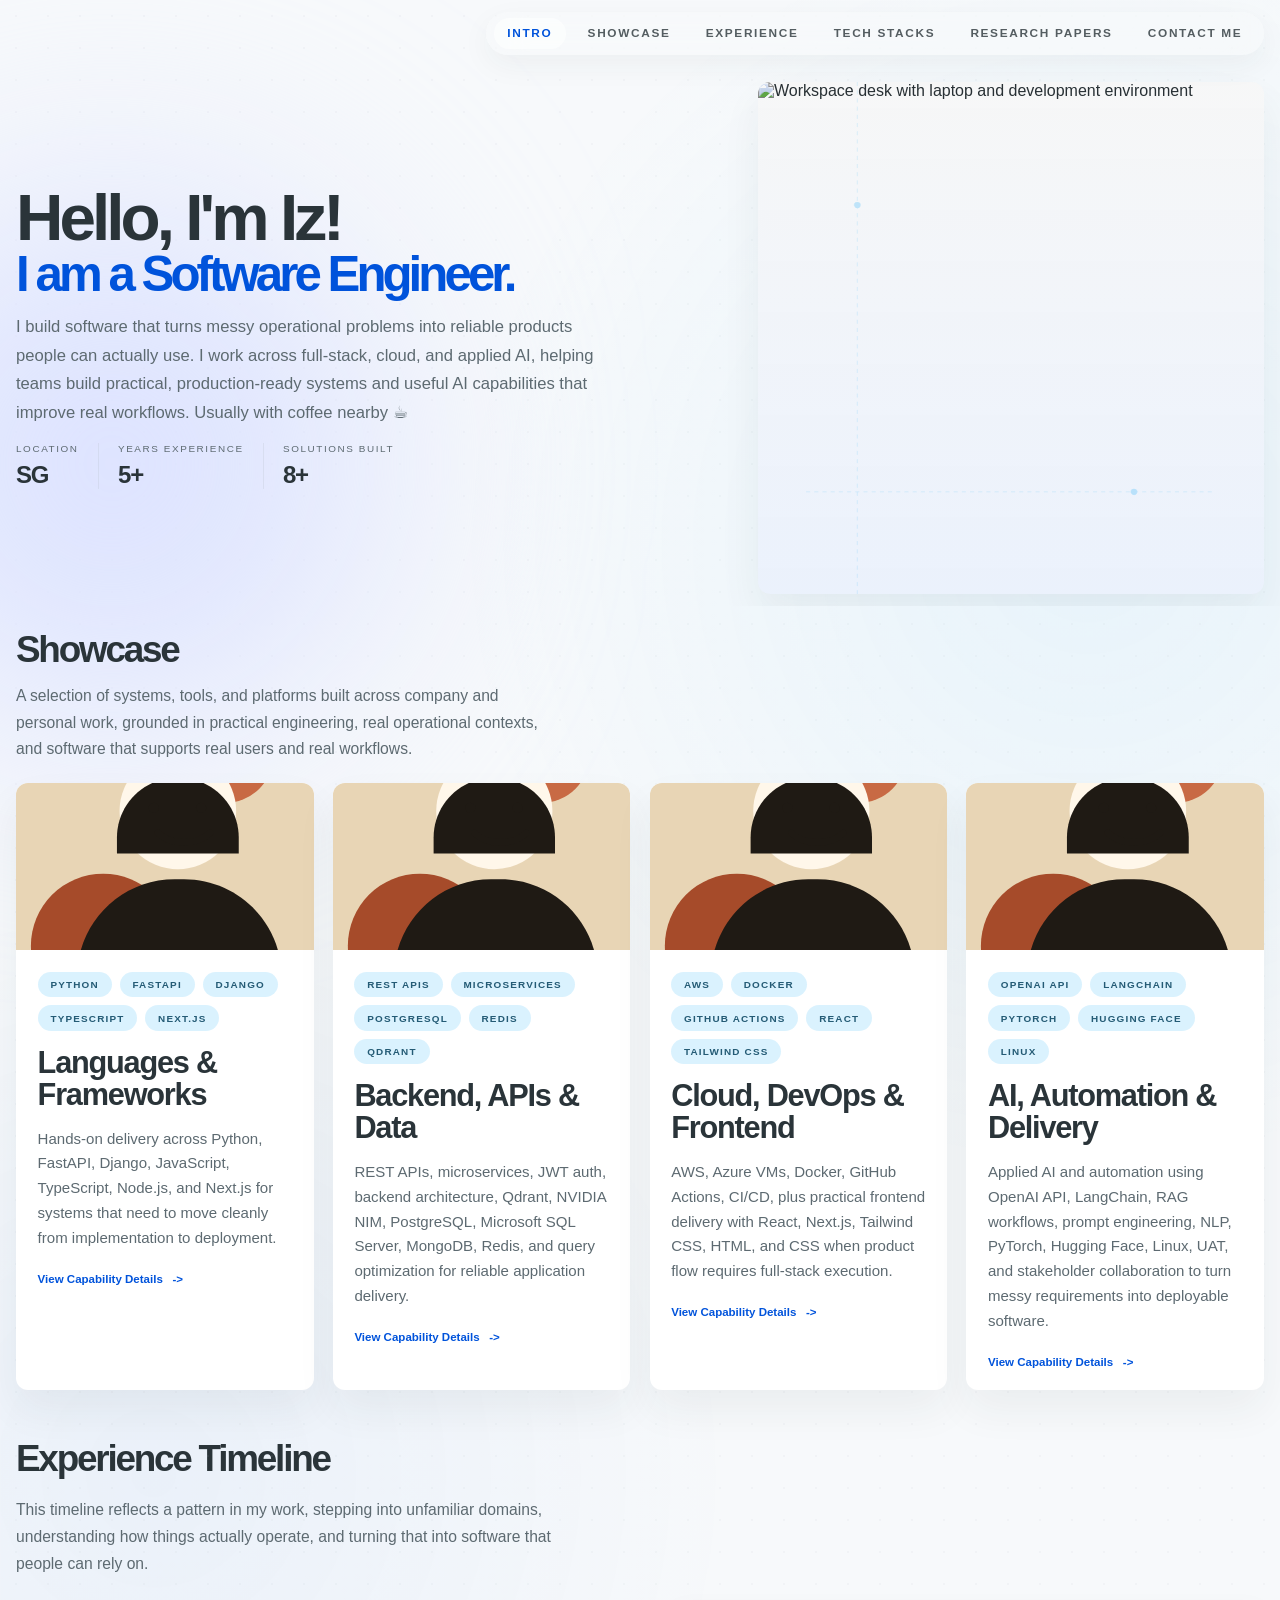
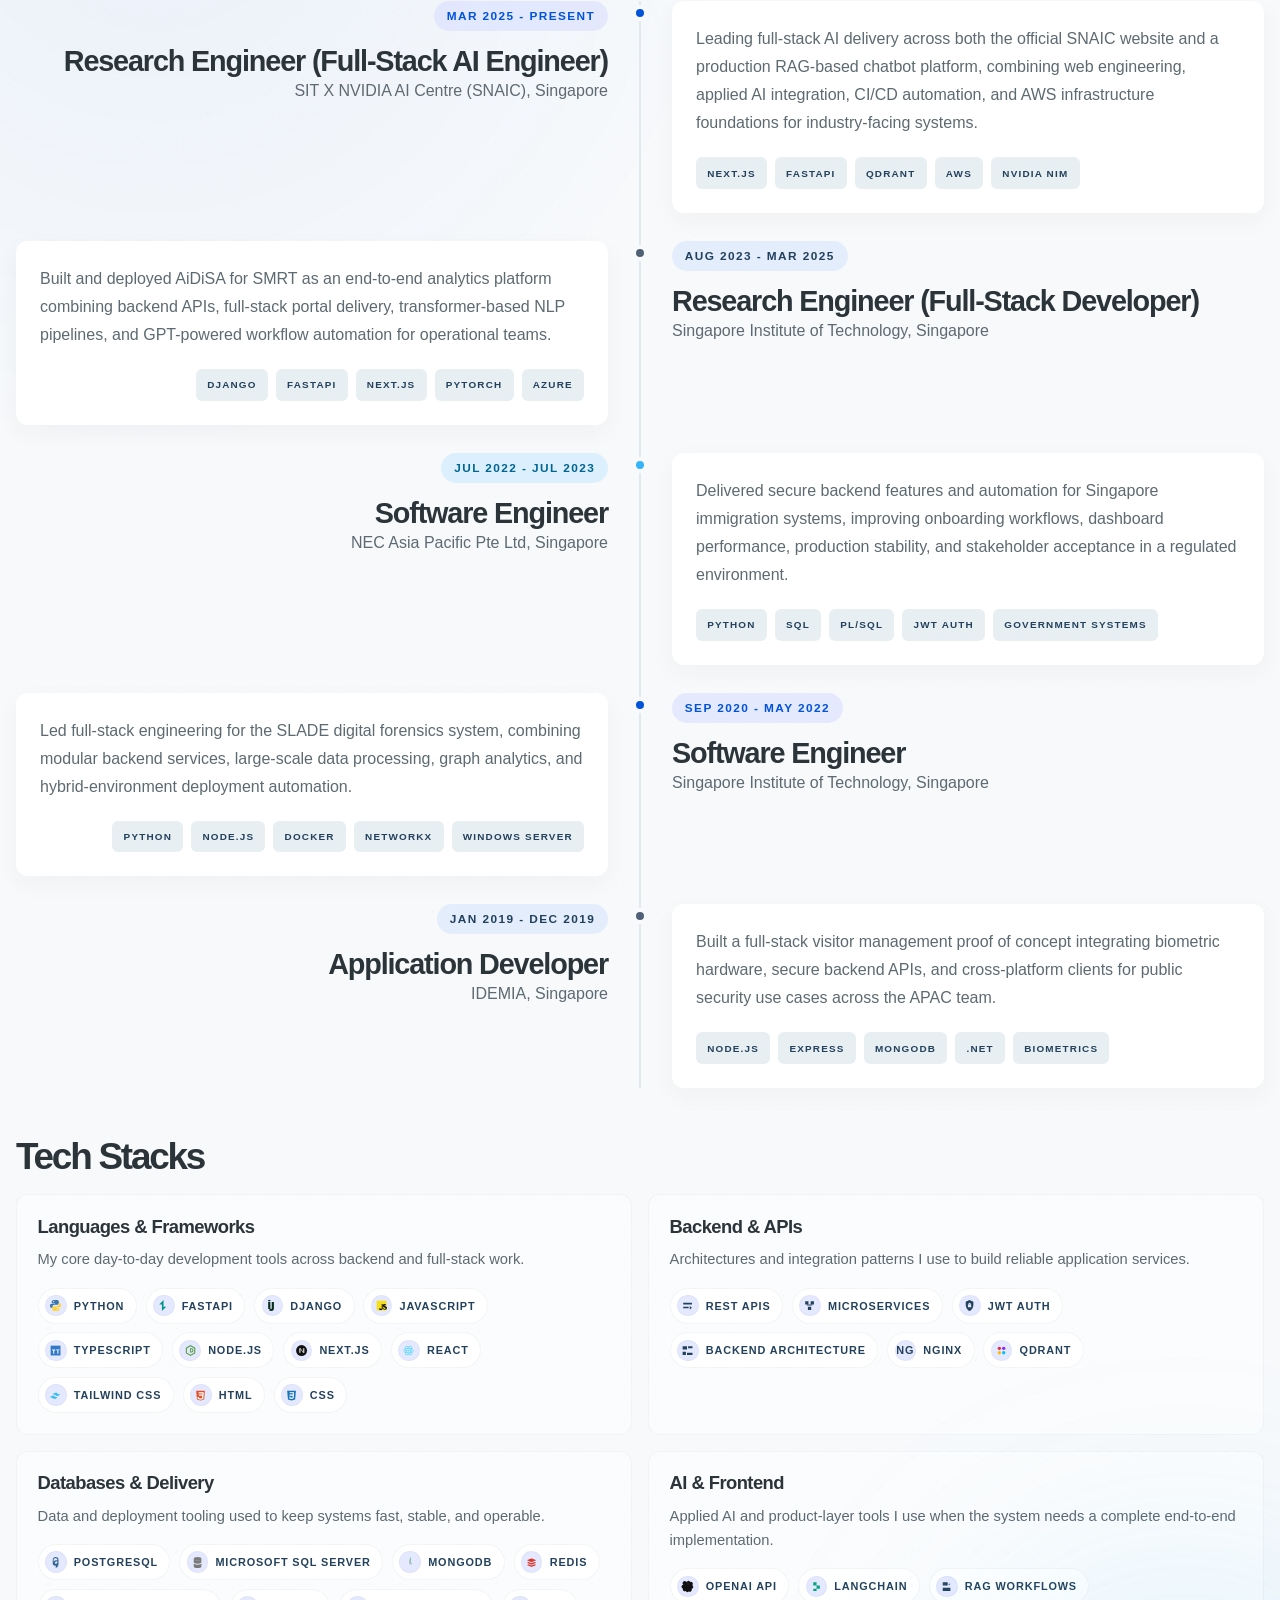
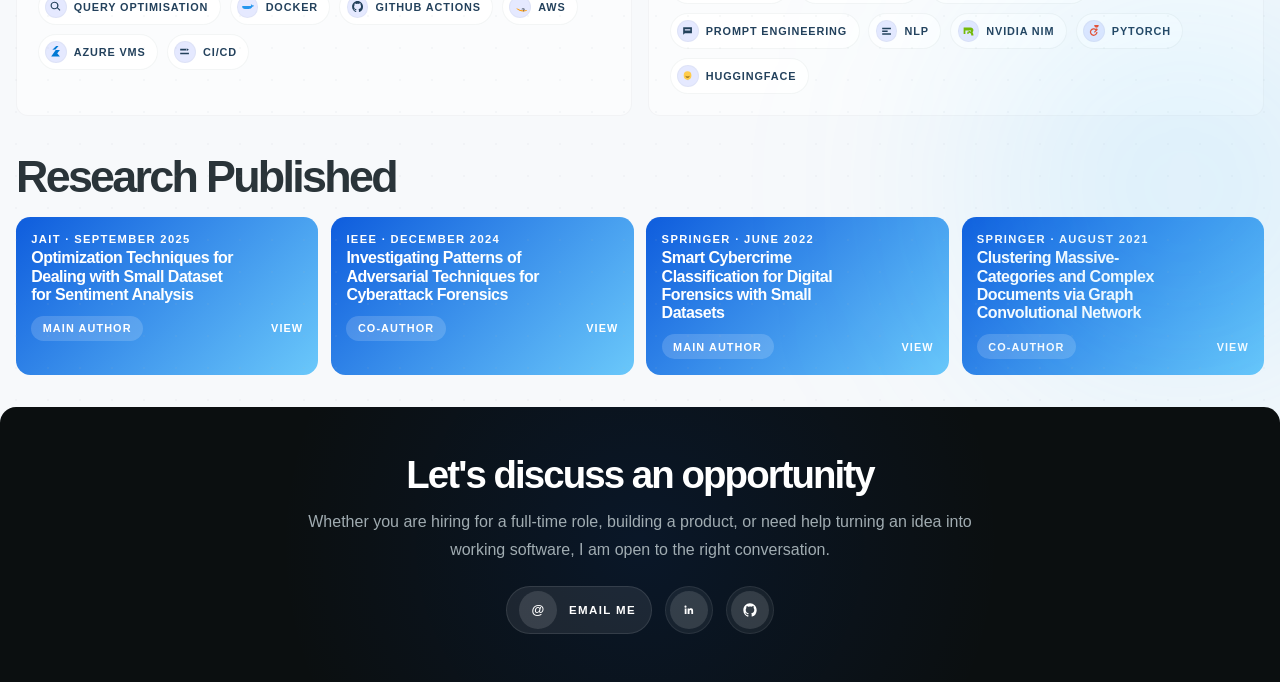
==== commit 22119165: "." ====
--- a/index.html
+++ b/index.html
@@ -5,7 +5,7 @@
   <meta name="viewport" content="width=device-width, initial-scale=1.0">
   <meta name="description" content="">
   <title></title>
-  <link rel="stylesheet" href="./styles.css">
+  <link rel="stylesheet" href="./styles.css?v=2">
 </head>
 <body class="home-page">
   <main id="app" aria-live="polite">
@@ -45,19 +45,6 @@
             <div class="hero-image-frame">
               <img class="hero-image" data-field="heroImage" alt="">
               <div class="hero-image-wash" aria-hidden="true"></div>
-              <div class="status-card">
-                <div class="status-head">
-                  <span data-field="heroStatusLabel"></span>
-                  <span class="status-dot"></span>
-                </div>
-                <div class="status-bar">
-                  <span class="status-fill"></span>
-                </div>
-              </div>
-              <div class="quote-card">
-                <span class="quote-label" data-field="heroQuoteLabel"></span>
-                <p data-field="heroQuote"></p>
-              </div>
               <svg class="schematic" viewBox="0 0 400 500" aria-hidden="true">
                 <line x1="50" y1="0" x2="50" y2="500"></line>
                 <circle cx="50" cy="120" r="3"></circle>
@@ -65,7 +52,6 @@
                 <circle cx="320" cy="400" r="3"></circle>
               </svg>
             </div>
-            <div class="badge" data-field="heroBadge"></div>
           </div>
         </div>
       </section>
@@ -98,6 +84,17 @@
         </div>
       </section>
 
+      <section id="skills" class="skills-section">
+        <header class="skills-header">
+          <div class="skills-header-copy">
+            <h2 class="skills-title" data-field="skillsTitle"></h2>
+            <p class="skills-summary" data-field="skillsSummary"></p>
+          </div>
+        </header>
+
+        <div class="skills-grid" data-field="skillsGroups"></div>
+      </section>
+
       <section id="research" class="research-section">
         <header class="research-header">
           <div class="research-header-copy">
@@ -107,17 +104,6 @@
         </header>
 
         <div class="research-list" data-field="researchItems"></div>
-      </section>
-
-      <section id="skills" class="skills-section">
-        <header class="skills-header">
-          <div class="skills-header-copy">
-            <h2 class="skills-title" data-field="skillsTitle"></h2>
-            <p class="skills-summary" data-field="skillsSummary"></p>
-          </div>
-        </header>
-
-        <div class="skills-grid" data-field="skillsGroups"></div>
       </section>
 
       <section id="contact" class="timeline-cta">
--- a/styles.css
+++ b/styles.css
@@ -1,33 +1,3 @@
-@font-face {
-  font-family: "Inter";
-  src:
-    local("Inter"),
-    url("./assets/fonts/Inter-VariableFont_opsz,wght.woff2") format("woff2");
-  font-style: normal;
-  font-weight: 100 900;
-  font-display: swap;
-}
-
-@font-face {
-  font-family: "Manrope";
-  src:
-    local("Manrope"),
-    url("./assets/fonts/Manrope-VariableFont_wght.woff2") format("woff2");
-  font-style: normal;
-  font-weight: 200 800;
-  font-display: swap;
-}
-
-@font-face {
-  font-family: "Space Grotesk";
-  src:
-    local("Space Grotesk"),
-    url("./assets/fonts/SpaceGrotesk-VariableFont_wght.woff2") format("woff2");
-  font-style: normal;
-  font-weight: 300 700;
-  font-display: swap;
-}
-
 :root {
   --surface: #f7f9fb;
   --surface-dim: #edf2f5;
@@ -272,8 +242,6 @@
 
 .eyebrow,
 .hero-stat-label,
-.feature-kicker,
-.section-kicker,
 .quote-label,
 .footer-version,
 .marquee-item {
@@ -290,7 +258,7 @@
 }
 
 .hero-title {
-  max-width: 11ch;
+  max-width: 16ch;
   margin: 0;
   color: var(--on-surface);
   font-family: "Inter", "Segoe UI", sans-serif;
@@ -302,8 +270,9 @@
 }
 
 .hero-title-strong {
-  display: inline;
+  display: block;
   color: var(--primary);
+  font-size: 0.75em;
 }
 
 .hero-body {
@@ -579,15 +548,6 @@
 
 .projects-header-copy {
   max-width: 42rem;
-}
-
-.section-kicker {
-  display: block;
-  margin-bottom: 1rem;
-  color: var(--primary);
-  font-size: 0.72rem;
-  font-weight: 700;
-  letter-spacing: 0.18em;
 }
 
 .projects-title,
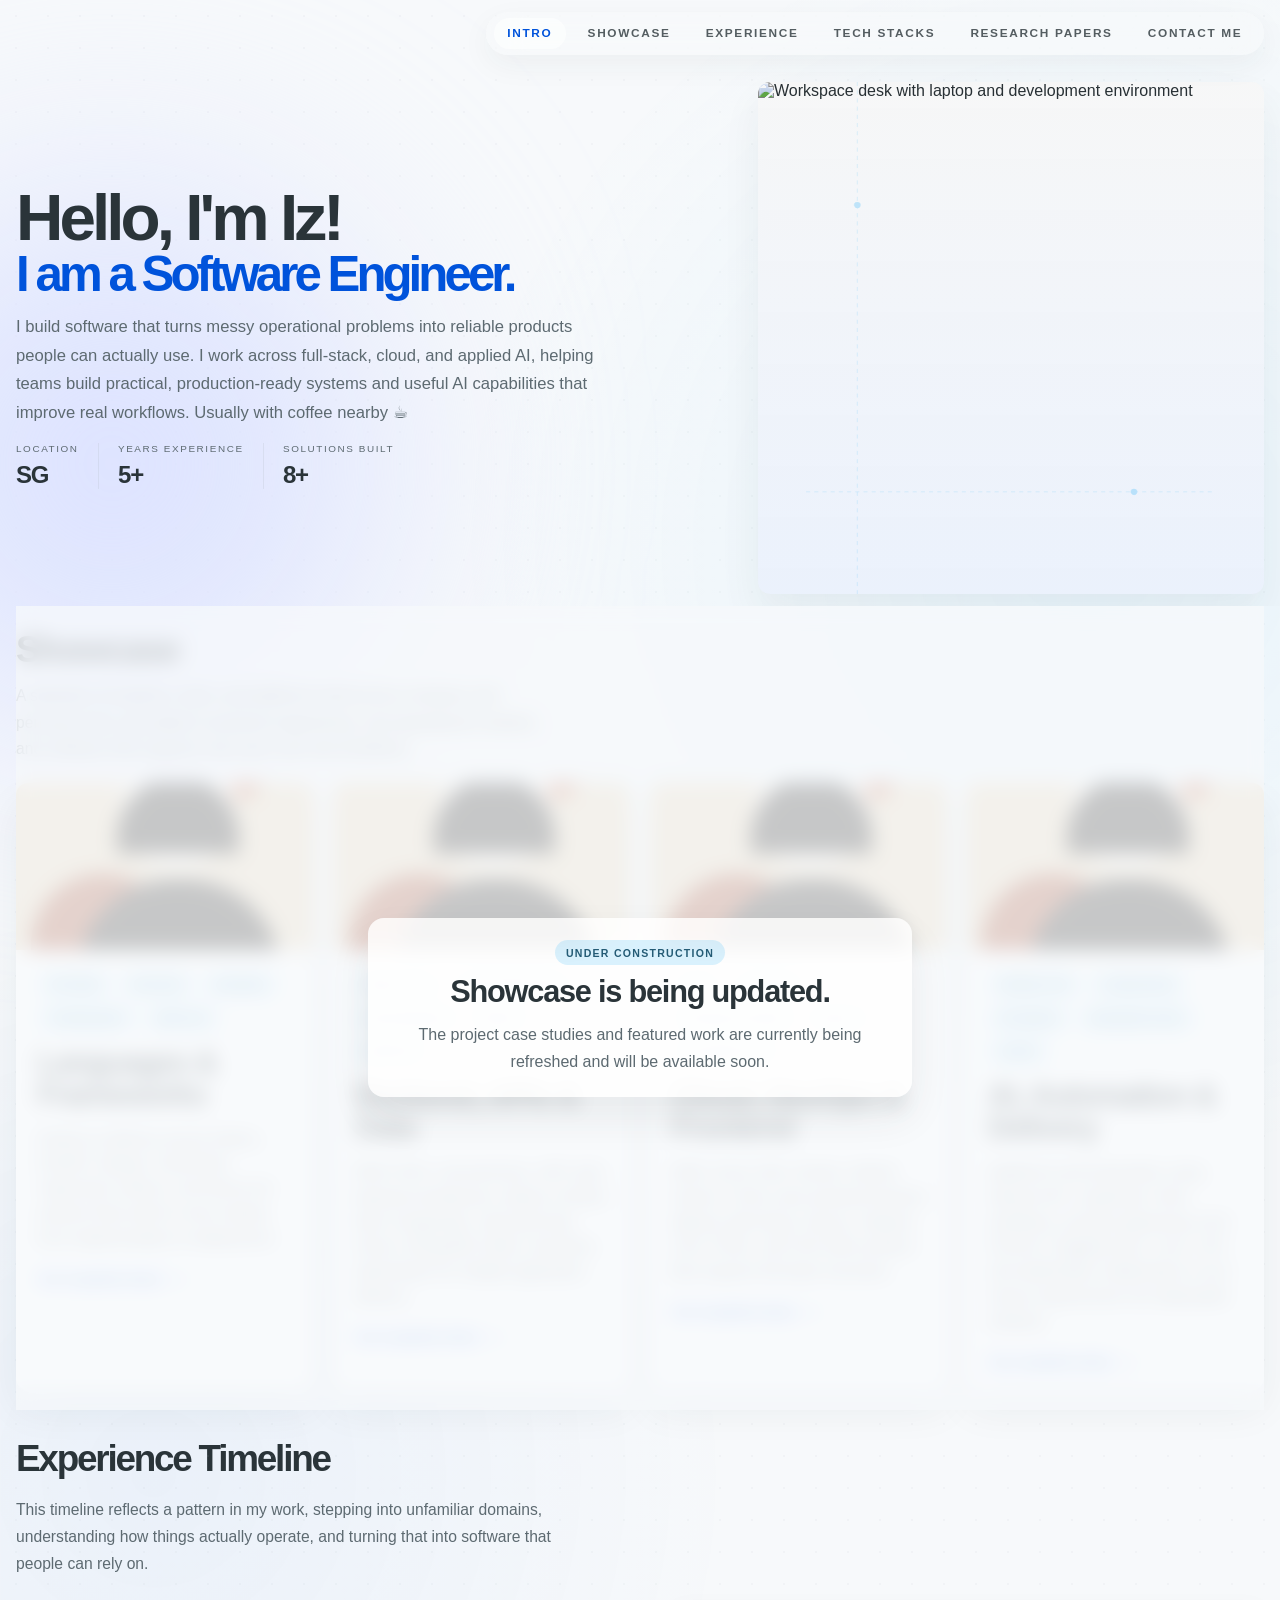
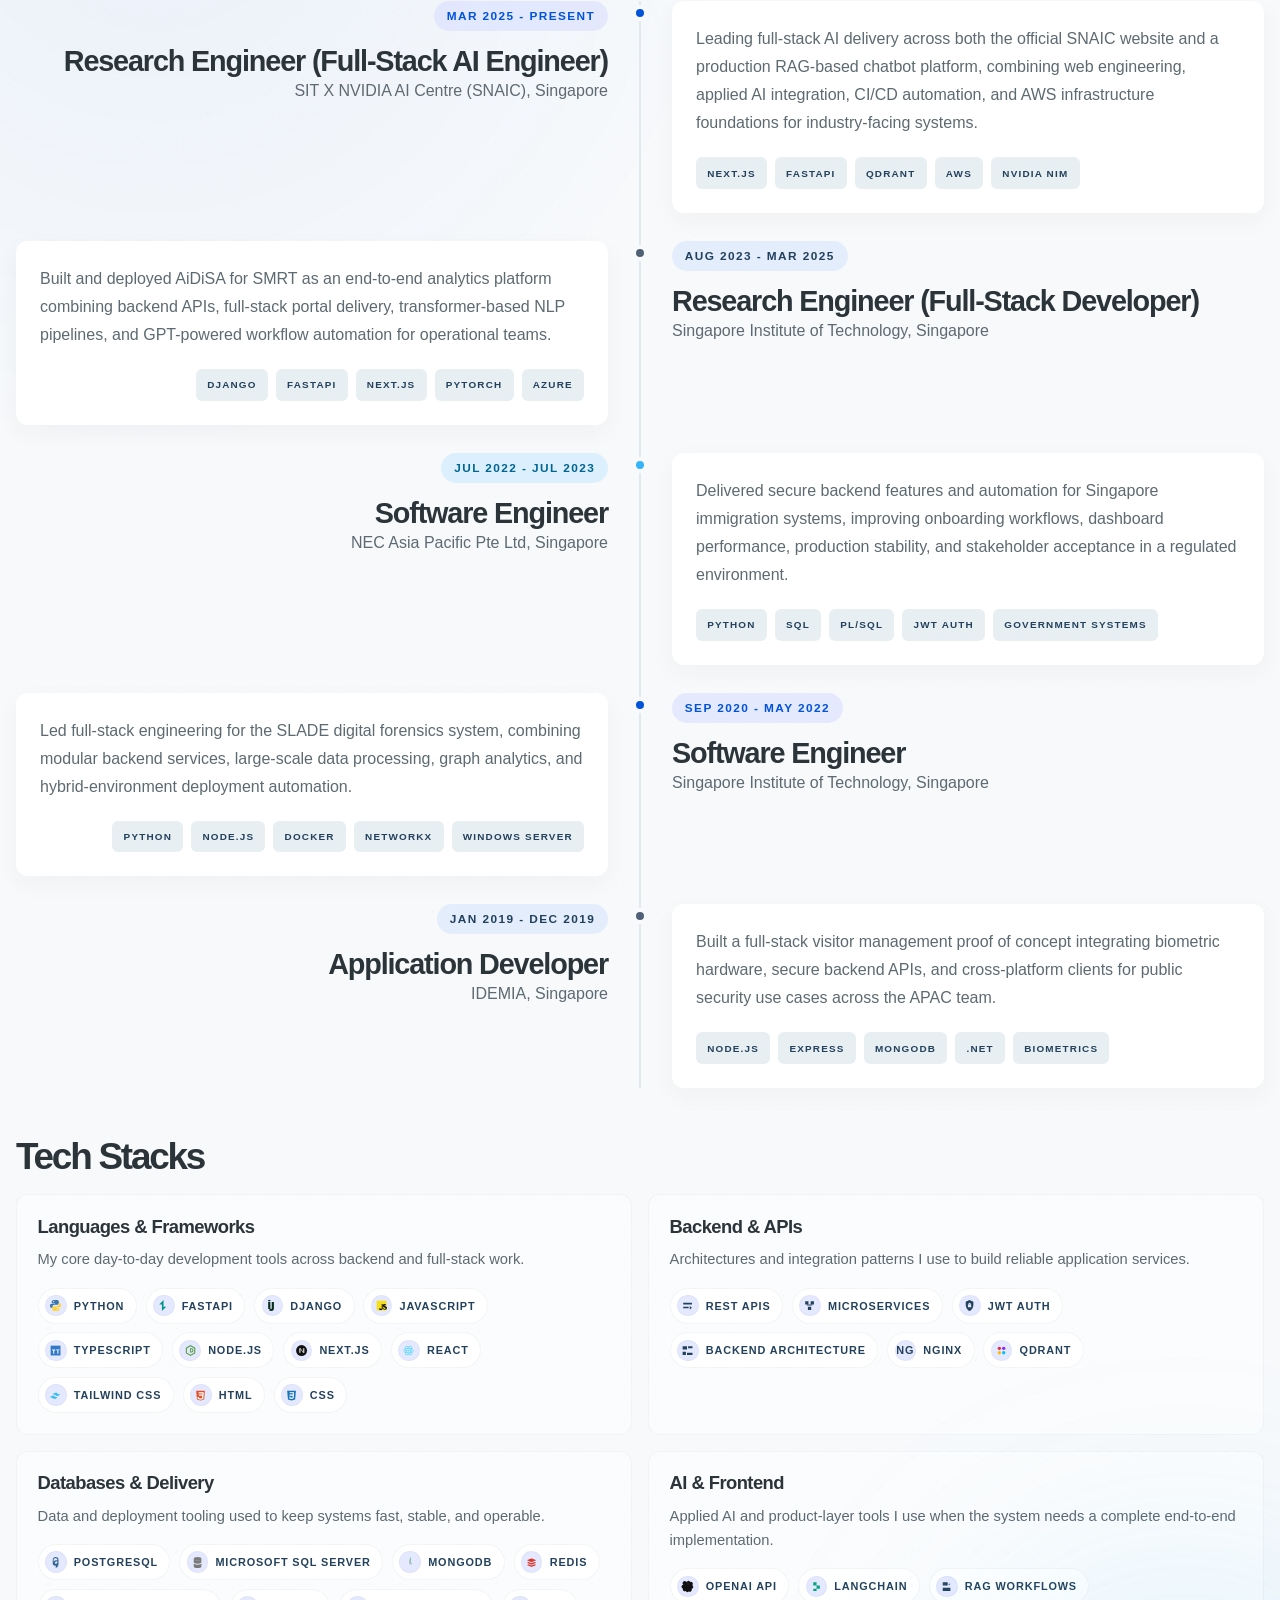
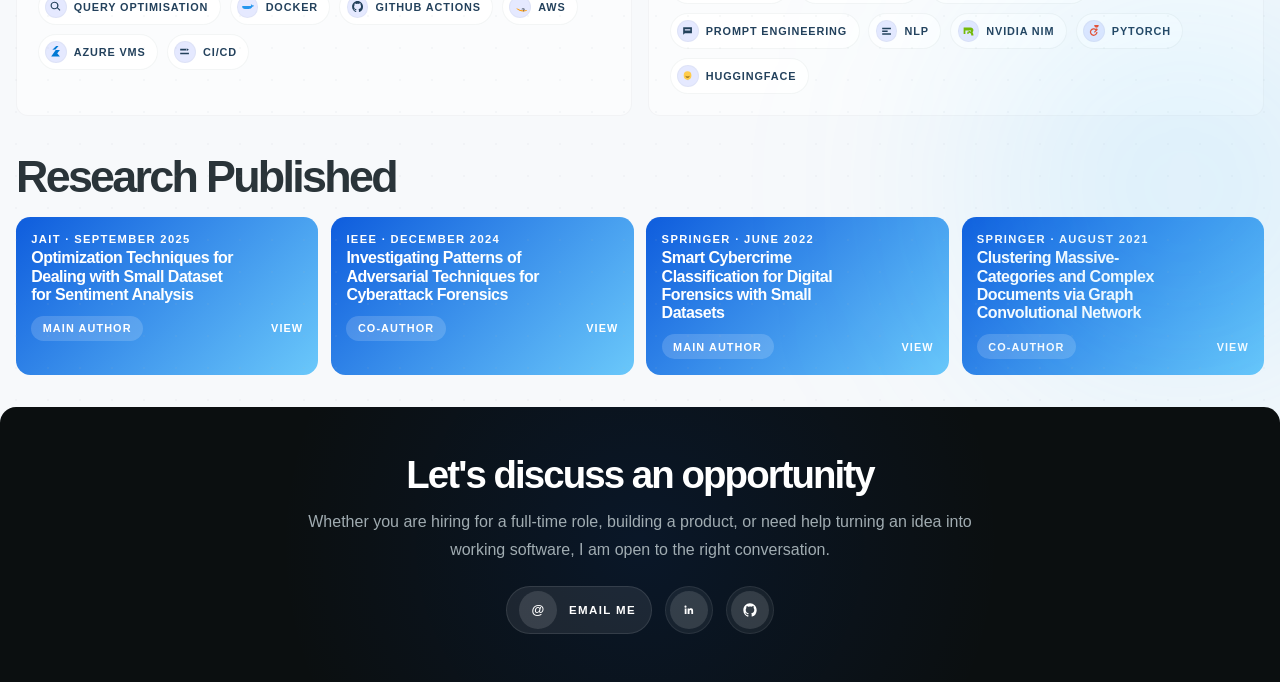
==== commit 20bd2b98: "." ====
--- a/index.html
+++ b/index.html
@@ -57,6 +57,13 @@
       </section>
 
       <section id="projects" class="projects-section">
+        <div class="section-cover section-cover-showcase" aria-label="Showcase under construction">
+          <div class="section-cover-card">
+            <span class="section-cover-label">Under Construction</span>
+            <h3>Showcase is being updated.</h3>
+            <p>The project case studies and featured work are currently being refreshed and will be available soon.</p>
+          </div>
+        </div>
         <header class="projects-header">
           <div class="projects-header-copy">
             <h2 class="projects-title" data-field="projectsTitle"></h2>
--- a/styles.css
+++ b/styles.css
@@ -538,6 +538,55 @@
   background: transparent;
 }
 
+.section-cover {
+  position: absolute;
+  inset: 0;
+  z-index: 3;
+  display: flex;
+  align-items: center;
+  justify-content: center;
+  padding: 1rem;
+  background: rgba(247, 249, 251, 0.78);
+  backdrop-filter: blur(10px);
+}
+
+.section-cover-card {
+  width: min(100%, 34rem);
+  padding: 1.4rem 1.5rem;
+  border-radius: 1rem;
+  background: rgba(255, 255, 255, 0.82);
+  box-shadow: 0 20px 40px rgba(42, 52, 57, 0.08);
+  text-align: center;
+}
+
+.section-cover-label {
+  display: inline-flex;
+  margin-bottom: 0.7rem;
+  padding: 0.4rem 0.7rem;
+  border-radius: 999px;
+  background: var(--tertiary-container);
+  color: var(--on-tertiary-container);
+  font-family: "Space Grotesk", "Segoe UI", sans-serif;
+  font-size: 0.66rem;
+  font-weight: 700;
+  letter-spacing: 0.12em;
+  text-transform: uppercase;
+}
+
+.section-cover-card h3 {
+  margin: 0;
+  font-family: "Inter", "Segoe UI", sans-serif;
+  font-size: clamp(1.4rem, 2.4vw, 2rem);
+  line-height: 1.05;
+  letter-spacing: -0.04em;
+}
+
+.section-cover-card p {
+  margin: 0.75rem 0 0;
+  color: var(--on-surface-variant);
+  line-height: 1.7;
+}
+
 .projects-header {
   display: flex;
   align-items: end;
@@ -2281,15 +2330,43 @@
 
 .project-main {
   padding-top: 2rem;
-  padding-bottom: 3rem;
+  padding-bottom: 2rem;
 }
 
 .project-back-row {
-  margin-bottom: 1.5rem;
+  margin-bottom: 1rem;
 }
 
 .project-back-link {
   width: fit-content;
+  display: inline-flex;
+  align-items: center;
+  gap: 0.55rem;
+  min-height: 2.8rem;
+  padding: 0 0.95rem 0 0.82rem;
+  border-radius: 999px;
+  font-family: "Space Grotesk", "Segoe UI", sans-serif;
+  font-size: 0.72rem;
+  font-weight: 700;
+  letter-spacing: 0.08em;
+  text-transform: uppercase;
+}
+
+.project-back-arrow {
+  display: inline-flex;
+  align-items: center;
+  justify-content: center;
+  width: 1.5rem;
+  height: 1.5rem;
+  border-radius: 999px;
+  background: rgba(219, 225, 255, 0.72);
+  color: var(--primary);
+}
+
+.project-back-arrow svg {
+  width: 0.82rem;
+  height: 0.82rem;
+  display: block;
 }
 
 .case-hero,
@@ -2297,6 +2374,35 @@
 .challenge-section,
 .deep-dive-section {
   margin-bottom: 2.5rem;
+}
+
+.compact-case-hero,
+.compact-section,
+.hero-image-section {
+  margin-bottom: 0.6rem;
+}
+
+.detail-section.compact-section {
+  padding-block: 0.55rem;
+}
+
+.compact-case-grid {
+  display: grid;
+  grid-template-columns: minmax(0, 1.25fr) minmax(18rem, 0.95fr);
+  gap: 1.25rem;
+  align-items: start;
+}
+
+.case-hero-visual {
+  align-self: start;
+  justify-self: end;
+  width: 100%;
+}
+
+.case-hero-visual .hero-image-frame {
+  margin-top: 0;
+  aspect-ratio: 4 / 3.25;
+  background: var(--surface-container-highest);
 }
 
 .case-hero-grid {
@@ -2318,9 +2424,238 @@
 }
 
 .case-title {
-  max-width: 10ch;
-  font-size: clamp(3.4rem, 8vw, 5.8rem);
+  max-width: 16ch;
+  font-size: clamp(2.55rem, 6vw, 4.35rem);
   line-height: 0.92;
+  text-wrap: balance;
+}
+
+.case-subtitle,
+.section-summary {
+  max-width: 48rem;
+  margin: 0.75rem 0 0;
+  color: var(--on-surface-variant);
+  line-height: 1.72;
+}
+
+.case-subtitle {
+  font-size: 1.25rem;
+}
+
+.case-hashtags,
+.detail-stack-badges {
+  display: flex;
+  flex-wrap: wrap;
+  gap: 0.55rem;
+  margin-top: 0.85rem;
+}
+
+.detail-hashtag,
+.detail-stack-badge {
+  display: inline-flex;
+  align-items: center;
+  padding: 0.45rem 0.78rem;
+  border-radius: 999px;
+  background: var(--tertiary-container);
+  color: var(--on-tertiary-container);
+  font-family: "Space Grotesk", "Segoe UI", sans-serif;
+  font-size: 0.64rem;
+  font-weight: 700;
+  letter-spacing: 0.1em;
+  text-transform: uppercase;
+}
+
+.detail-stack-badge {
+  background: var(--surface-container-lowest);
+  box-shadow: inset 0 0 0 1px rgba(169, 180, 185, 0.14);
+  color: var(--on-secondary-container);
+}
+
+.section-header-compact {
+  margin-bottom: 0.55rem;
+}
+
+.overview-grid {
+  display: grid;
+  grid-template-columns: repeat(2, minmax(0, 1fr));
+  gap: 1rem;
+  margin-bottom: 0;
+}
+
+.challenge-card h3,
+.impact-item h3,
+.gallery-card-copy h3 {
+  margin: 0 0 0.6rem;
+  font-family: "Inter", "Segoe UI", sans-serif;
+  font-size: 1.1rem;
+  line-height: 1.08;
+  letter-spacing: -0.03em;
+}
+
+.architecture-card {
+  padding: 0;
+  border-radius: 0;
+  background: transparent;
+  box-shadow: none;
+}
+
+.architecture-card p {
+  margin: 0 0 0.6rem;
+  color: var(--on-surface-variant);
+  line-height: 1.72;
+}
+
+.compact-code-block {
+  margin-bottom: 0.6rem;
+  padding: 1.1rem 1.2rem;
+}
+
+.impact-metrics {
+  display: grid;
+  grid-template-columns: repeat(3, minmax(0, 1fr));
+  gap: 0.85rem;
+  margin-bottom: 0.6rem;
+}
+
+.impact-metric-card {
+  display: grid;
+  gap: 0.25rem;
+  padding: 1rem;
+  border-radius: 0.75rem;
+  background: var(--surface-container-lowest);
+  box-shadow: inset 0 0 0 1px rgba(169, 180, 185, 0.12);
+}
+
+.impact-metric-card strong {
+  font-family: "Inter", "Segoe UI", sans-serif;
+  font-size: 1.9rem;
+  line-height: 1;
+  letter-spacing: -0.05em;
+}
+
+.impact-metric-card span {
+  color: var(--on-surface-variant);
+  font-family: "Space Grotesk", "Segoe UI", sans-serif;
+  font-size: 0.66rem;
+  font-weight: 700;
+  letter-spacing: 0.12em;
+  text-transform: uppercase;
+}
+
+.impact-list {
+  display: grid;
+  gap: 0.55rem;
+}
+
+.impact-item {
+  padding: 1rem 1.1rem;
+  border-radius: 0.75rem;
+  background: rgba(255, 255, 255, 0.42);
+  box-shadow: inset 0 0 0 1px rgba(169, 180, 185, 0.1);
+}
+
+.impact-item p,
+.gallery-card-copy p {
+  margin: 0;
+  color: var(--on-surface-variant);
+  line-height: 1.65;
+}
+
+.gallery-grid {
+  display: grid;
+  grid-template-columns: repeat(3, minmax(0, 1fr));
+  gap: 0.85rem;
+  margin-top: 0;
+}
+
+.gallery-card {
+  padding: 0;
+  overflow: hidden;
+  border: 0;
+  border-radius: 0.8rem;
+  background: var(--surface-container-lowest);
+  box-shadow: inset 0 0 0 1px rgba(169, 180, 185, 0.12);
+  text-align: left;
+  cursor: pointer;
+}
+
+.gallery-card img {
+  width: 100%;
+  aspect-ratio: 16 / 10;
+  object-fit: cover;
+}
+
+.gallery-card-copy {
+  padding: 0.9rem 1rem 1rem;
+}
+
+.gallery-lightbox {
+  position: fixed;
+  inset: 0;
+  z-index: 80;
+  display: grid;
+  place-items: center;
+  padding: 1rem;
+  background: rgba(11, 15, 16, 0.68);
+  backdrop-filter: blur(12px);
+}
+
+.gallery-lightbox[hidden] {
+  display: none;
+}
+
+.gallery-lightbox-card {
+  width: min(100%, 62rem);
+  overflow: hidden;
+  border-radius: 0.9rem;
+  background: var(--surface-container-lowest);
+  box-shadow: var(--shadow-ambient);
+}
+
+.gallery-lightbox-card img {
+  width: 100%;
+  max-height: 65vh;
+  object-fit: cover;
+}
+
+.gallery-lightbox-copy {
+  padding: 1rem 1.1rem 1.15rem;
+}
+
+.gallery-lightbox-copy h3 {
+  margin: 0 0 0.45rem;
+  font-family: "Inter", "Segoe UI", sans-serif;
+  font-size: 1.2rem;
+  line-height: 1.1;
+}
+
+.gallery-lightbox-copy p {
+  margin: 0;
+  color: var(--on-surface-variant);
+  line-height: 1.65;
+}
+
+.gallery-lightbox-close {
+  position: absolute;
+  top: 1rem;
+  right: 1rem;
+  z-index: 1;
+  min-height: 2.5rem;
+  padding: 0 0.9rem;
+  border: 0;
+  border-radius: 999px;
+  background: rgba(255, 255, 255, 0.14);
+  color: #ffffff;
+  font-family: "Space Grotesk", "Segoe UI", sans-serif;
+  font-size: 0.68rem;
+  font-weight: 700;
+  letter-spacing: 0.1em;
+  text-transform: uppercase;
+  cursor: pointer;
+}
+
+body.lightbox-open {
+  overflow: hidden;
 }
 
 .case-summary,
@@ -2471,8 +2806,15 @@
 
 @media (max-width: 1080px) {
   .case-hero-grid,
-  .deep-dive-section {
+  .deep-dive-section,
+  .overview-grid,
+  .impact-metrics,
+  .gallery-grid {
     grid-template-columns: 1fr;
+  }
+
+  .case-hero-visual {
+    justify-self: stretch;
   }
 
   .achievements-column {
@@ -2515,6 +2857,16 @@
     padding-top: 1.5rem;
   }
 
+  .compact-section,
+  .hero-image-section,
+  .compact-case-hero {
+    margin-bottom: 0.6rem;
+  }
+
+  .detail-section.compact-section {
+    padding-block: 0.45rem;
+  }
+
   .nav-meta {
     margin-left: auto;
   }
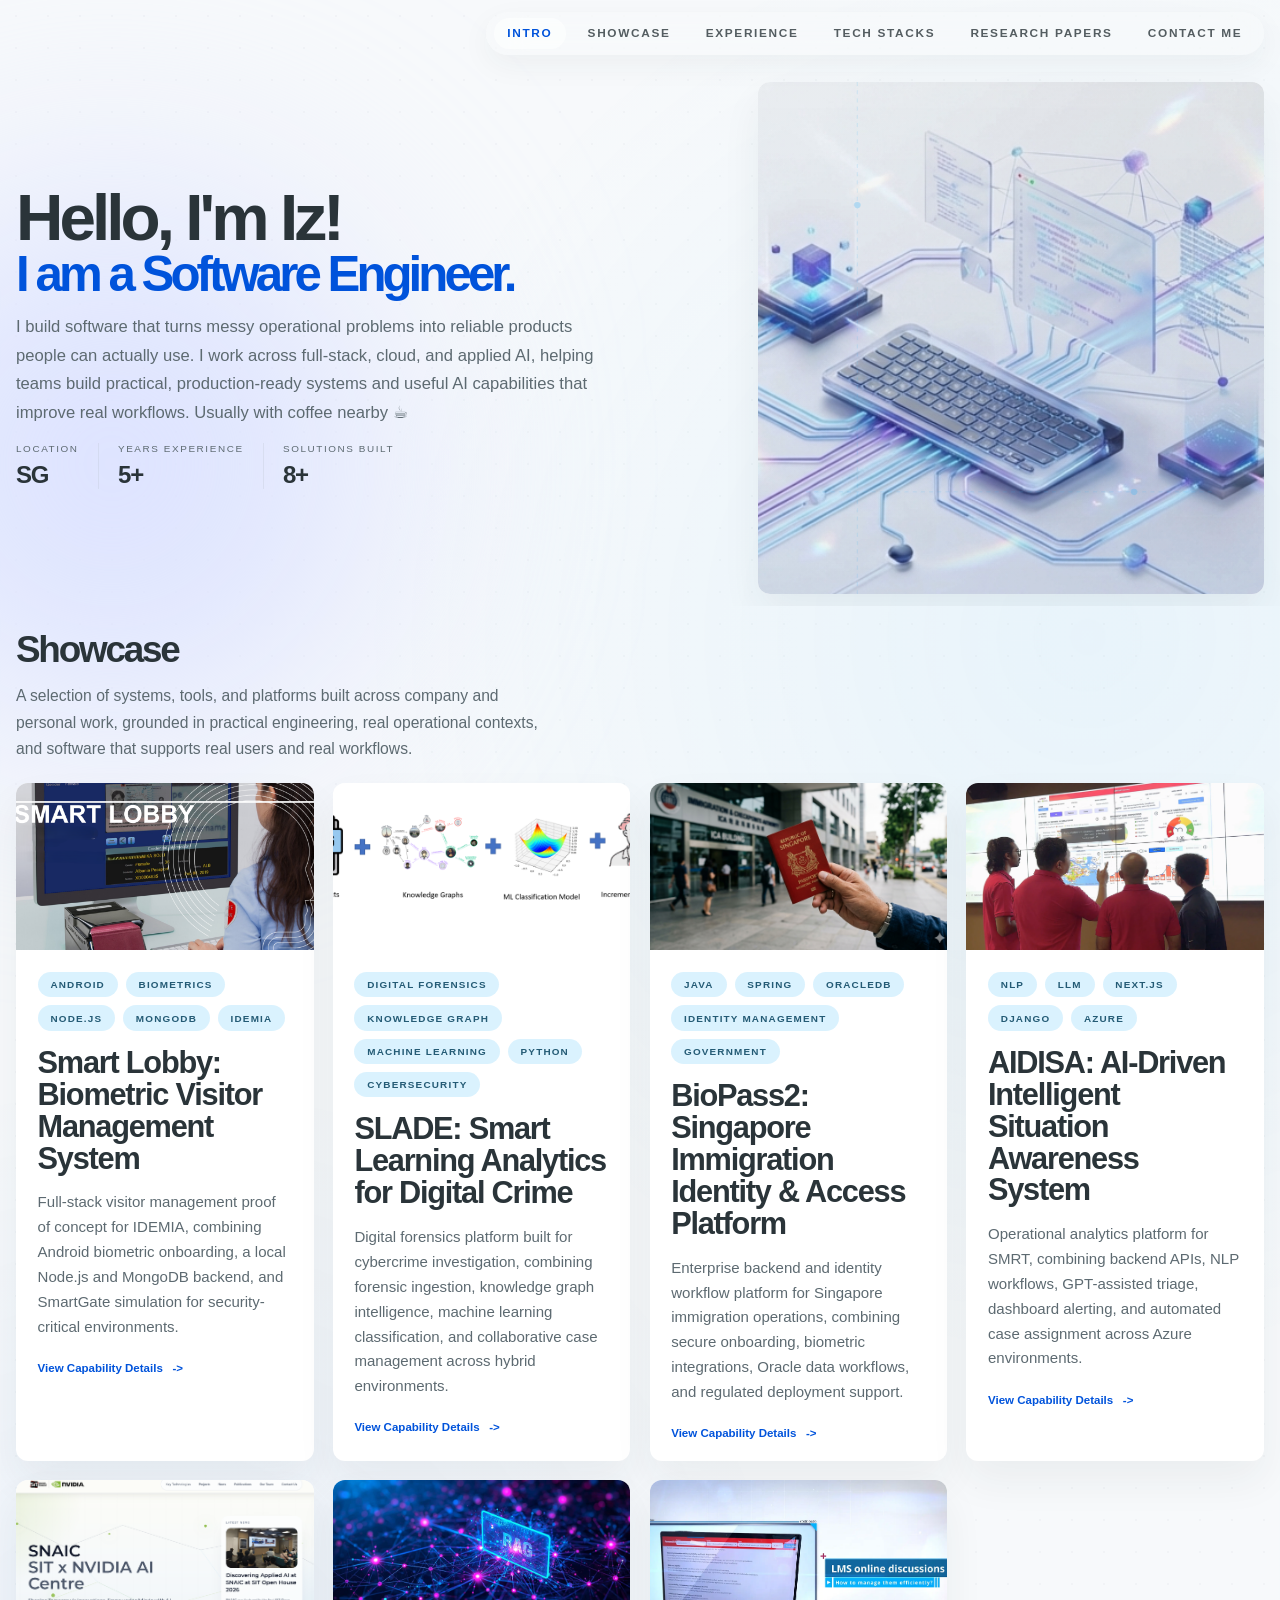
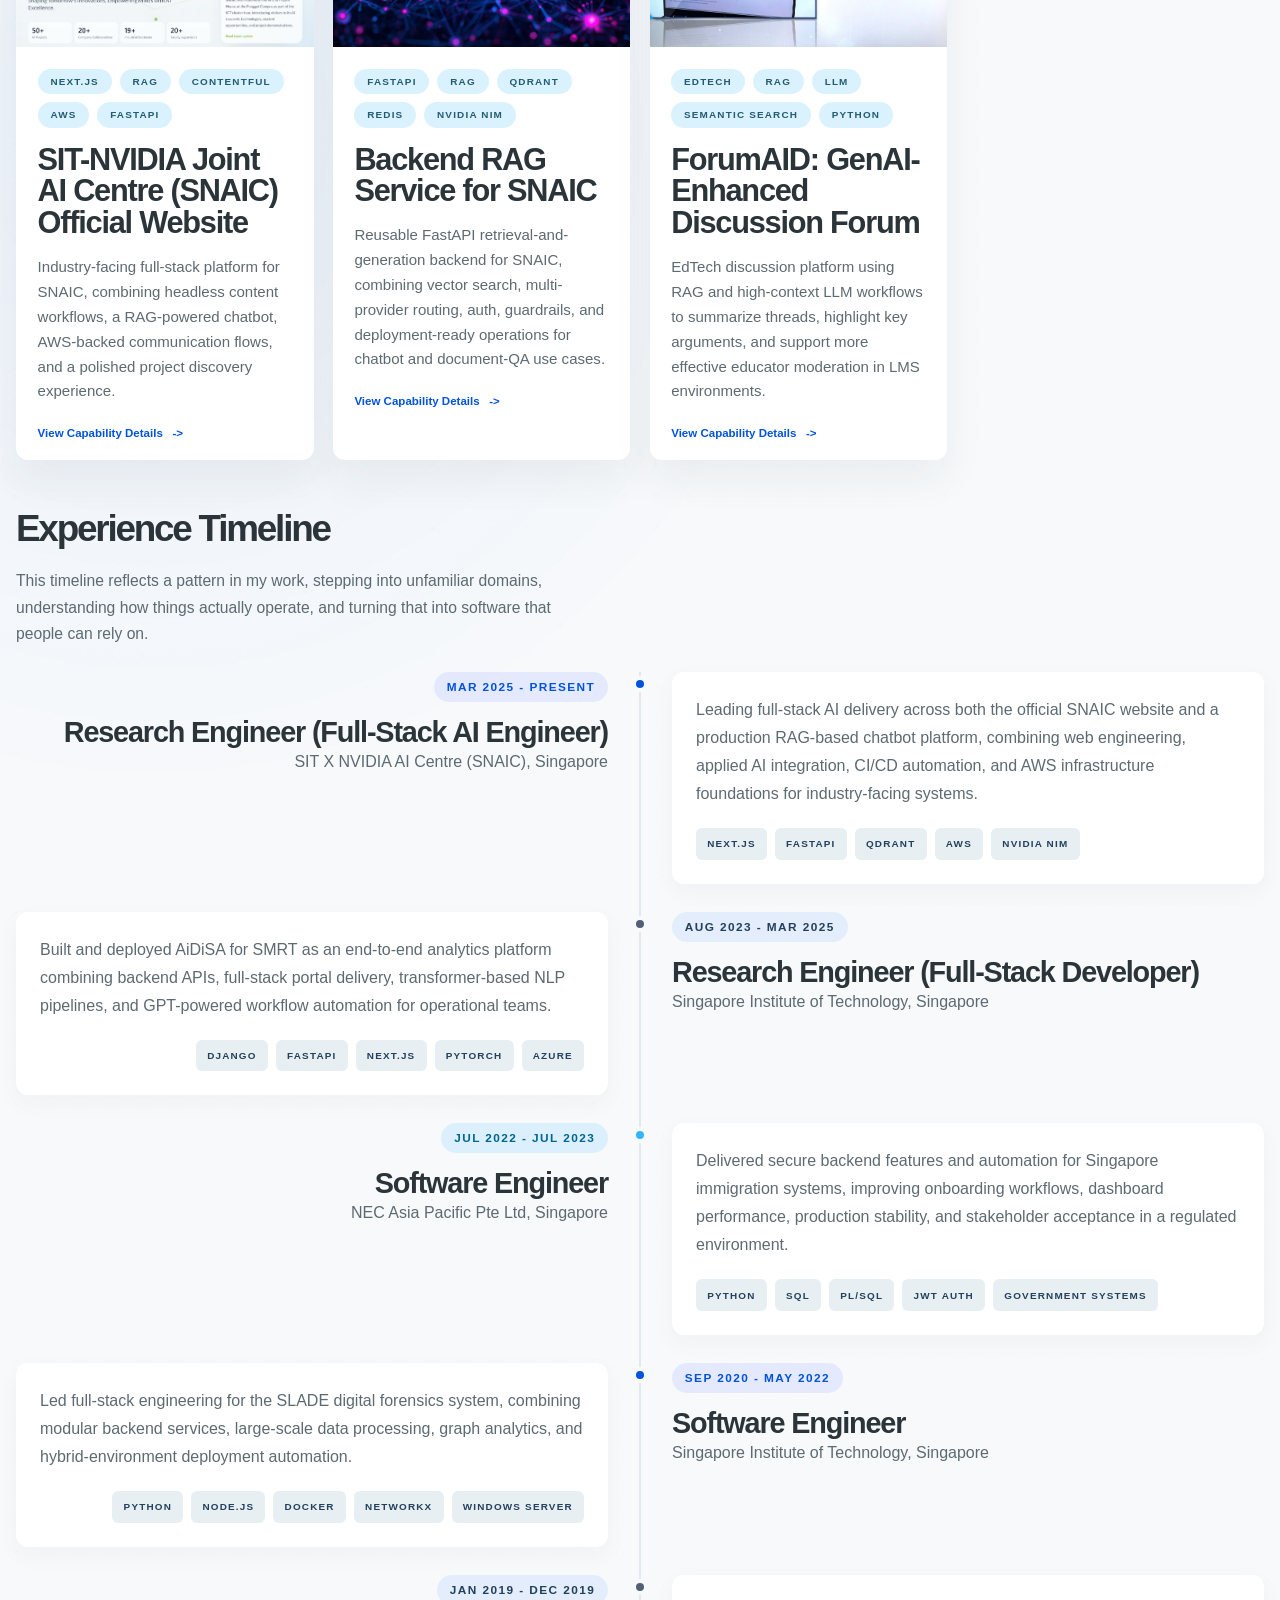
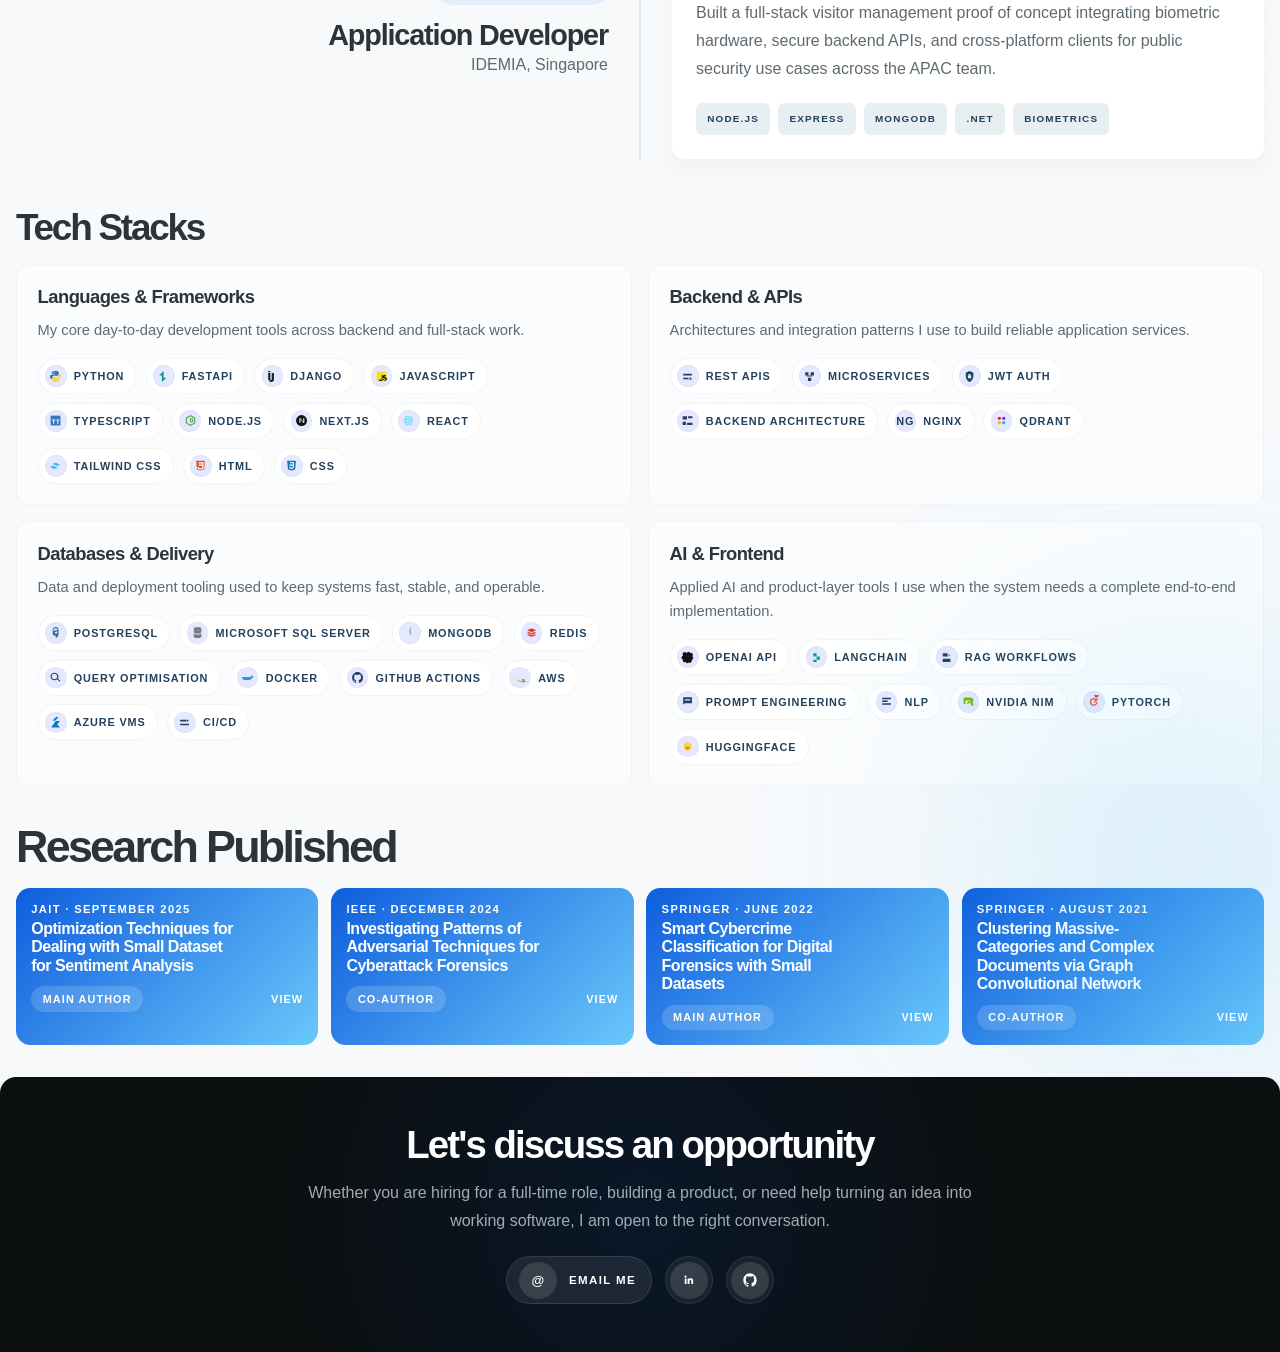
==== commit 6c48c66f: ".." ====
--- a/index.html
+++ b/index.html
@@ -57,13 +57,6 @@
       </section>
 
       <section id="projects" class="projects-section">
-        <div class="section-cover section-cover-showcase" aria-label="Showcase under construction">
-          <div class="section-cover-card">
-            <span class="section-cover-label">Under Construction</span>
-            <h3>Showcase is being updated.</h3>
-            <p>The project case studies and featured work are currently being refreshed and will be available soon.</p>
-          </div>
-        </div>
         <header class="projects-header">
           <div class="projects-header-copy">
             <h2 class="projects-title" data-field="projectsTitle"></h2>
--- a/styles.css
+++ b/styles.css
@@ -538,55 +538,6 @@
   background: transparent;
 }
 
-.section-cover {
-  position: absolute;
-  inset: 0;
-  z-index: 3;
-  display: flex;
-  align-items: center;
-  justify-content: center;
-  padding: 1rem;
-  background: rgba(247, 249, 251, 0.78);
-  backdrop-filter: blur(10px);
-}
-
-.section-cover-card {
-  width: min(100%, 34rem);
-  padding: 1.4rem 1.5rem;
-  border-radius: 1rem;
-  background: rgba(255, 255, 255, 0.82);
-  box-shadow: 0 20px 40px rgba(42, 52, 57, 0.08);
-  text-align: center;
-}
-
-.section-cover-label {
-  display: inline-flex;
-  margin-bottom: 0.7rem;
-  padding: 0.4rem 0.7rem;
-  border-radius: 999px;
-  background: var(--tertiary-container);
-  color: var(--on-tertiary-container);
-  font-family: "Space Grotesk", "Segoe UI", sans-serif;
-  font-size: 0.66rem;
-  font-weight: 700;
-  letter-spacing: 0.12em;
-  text-transform: uppercase;
-}
-
-.section-cover-card h3 {
-  margin: 0;
-  font-family: "Inter", "Segoe UI", sans-serif;
-  font-size: clamp(1.4rem, 2.4vw, 2rem);
-  line-height: 1.05;
-  letter-spacing: -0.04em;
-}
-
-.section-cover-card p {
-  margin: 0.75rem 0 0;
-  color: var(--on-surface-variant);
-  line-height: 1.7;
-}
-
 .projects-header {
   display: flex;
   align-items: end;
@@ -1302,7 +1253,8 @@
 }
 
 .challenge-card-light {
-  background: var(--surface-container-low);
+  background: linear-gradient(180deg, rgba(219, 225, 255, 0.7), rgba(232, 239, 243, 0.92));
+  box-shadow: inset 0 0 0 1px rgba(0, 83, 219, 0.08);
 }
 
 .challenge-card-blue {
@@ -2382,8 +2334,25 @@
   margin-bottom: 0.6rem;
 }
 
+.compact-case-hero {
+  margin-bottom: 40px;
+}
+
 .detail-section.compact-section {
   padding-block: 0.55rem;
+}
+
+.detail-columns {
+  display: grid;
+  grid-template-columns: minmax(0, 1.9fr) minmax(18rem, 0.95fr);
+  gap: 1rem;
+  align-items: start;
+}
+
+.detail-column {
+  display: grid;
+  gap: 0.4rem;
+  align-content: start;
 }
 
 .compact-case-grid {
@@ -2466,13 +2435,188 @@
 }
 
 .detail-stack-badge {
+  background: rgba(42, 52, 57, 0.72);
+  box-shadow: none;
+  color: #ffffff;
+}
+
+.detail-company-group {
+  display: grid;
+  gap: 0.55rem;
+  margin-top: 0.2rem;
+  margin-bottom: 0.85rem;
+}
+
+.detail-company-group-top {
+  margin-top: 0;
+  margin-bottom: 0.95rem;
+}
+
+.detail-company-single {
+  display: grid;
+  gap: 0.55rem;
+}
+
+.detail-company {
+  display: flex;
+  align-items: center;
+  gap: 0.8rem;
+  padding: 0.8rem 0.9rem;
+  border-radius: 0.75rem;
+  background: var(--surface-container-lowest);
+  box-shadow: inset 0 0 0 1px rgba(169, 180, 185, 0.12);
+}
+
+.detail-company-logo-shell {
+  display: inline-flex;
+  align-items: center;
+  justify-content: center;
+  width: 2.6rem;
+  height: 2.6rem;
+  overflow: hidden;
+  border-radius: 0.65rem;
+  background: var(--surface-container);
+  flex: 0 0 auto;
+}
+
+.detail-company-logo-shell img {
+  width: 100%;
+  height: 100%;
+  object-fit: contain;
+}
+
+.detail-company-copy {
+  display: grid;
+  gap: 0.18rem;
+}
+
+.detail-company-label,
+.detail-links-title {
+  color: var(--on-surface-variant);
+  font-family: "Space Grotesk", "Segoe UI", sans-serif;
+  font-size: 0.64rem;
+  font-weight: 700;
+  letter-spacing: 0.12em;
+  text-transform: uppercase;
+}
+
+.detail-company-copy strong {
+  color: var(--on-surface);
+  font-family: "Inter", "Segoe UI", sans-serif;
+  font-size: 0.98rem;
+  line-height: 1.1;
+  letter-spacing: -0.02em;
+}
+
+.detail-company-note {
+  color: var(--on-surface-variant);
+  font-size: 0.82rem;
+  line-height: 1.4;
+}
+
+.detail-company-role {
+  color: var(--primary);
+  font-family: "Space Grotesk", "Segoe UI", sans-serif;
+  font-size: 0.68rem;
+  font-weight: 700;
+  letter-spacing: 0.08em;
+  line-height: 1.35;
+  text-transform: uppercase;
+}
+
+.detail-company-client {
+  display: flex;
+  align-items: center;
+  justify-content: space-between;
+  gap: 0.8rem;
+  padding: 0.78rem 0.9rem;
+  border-radius: 0.75rem;
+  background: rgba(219, 225, 255, 0.44);
+  box-shadow: inset 0 0 0 1px rgba(126, 166, 242, 0.18);
+}
+
+.detail-company-client-label {
+  color: var(--on-surface-variant);
+  font-family: "Space Grotesk", "Segoe UI", sans-serif;
+  font-size: 0.64rem;
+  font-weight: 700;
+  letter-spacing: 0.1em;
+  text-transform: uppercase;
+}
+
+.detail-company-client strong {
+  color: var(--on-surface);
+  font-family: "Inter", "Segoe UI", sans-serif;
+  font-size: 0.92rem;
+  line-height: 1.1;
+  letter-spacing: -0.02em;
+}
+
+.detail-links-block {
+  display: grid;
+  gap: 0.6rem;
+  margin-top: 0.95rem;
+}
+
+.detail-links-title {
+  margin: 0;
+}
+
+.detail-links-list {
+  display: flex;
+  flex-wrap: wrap;
+  gap: 0.55rem;
+}
+
+.detail-link-chip {
+  display: inline-flex;
+  align-items: center;
+  gap: 0.45rem;
+  min-height: 2.1rem;
+  padding: 0 0.8rem;
+  border-radius: 999px;
   background: var(--surface-container-lowest);
   box-shadow: inset 0 0 0 1px rgba(169, 180, 185, 0.14);
-  color: var(--on-secondary-container);
+  color: var(--primary);
+  font-family: "Space Grotesk", "Segoe UI", sans-serif;
+  font-size: 0.68rem;
+  font-weight: 700;
+  letter-spacing: 0.08em;
+  text-transform: uppercase;
+}
+
+.detail-link-chip-icon {
+  display: inline-flex;
+  align-items: center;
+  justify-content: center;
+  width: 0.95rem;
+  height: 0.95rem;
+  flex: 0 0 auto;
+}
+
+.detail-link-chip-icon svg {
+  width: 100%;
+  height: 100%;
+}
+
+.detail-link-chip:hover,
+.detail-link-chip:focus-visible {
+  background: var(--secondary-container);
+}
+
+.detail-links-empty {
+  margin: 0;
+  color: var(--on-surface-variant);
+  font-size: 0.9rem;
+  line-height: 1.55;
 }
 
 .section-header-compact {
   margin-bottom: 0.55rem;
+}
+
+.section-header-shifted {
+  margin-left: -0.35rem;
 }
 
 .overview-grid {
@@ -2480,6 +2624,7 @@
   grid-template-columns: repeat(2, minmax(0, 1fr));
   gap: 1rem;
   margin-bottom: 0;
+  margin-left: -0.35rem;
 }
 
 .challenge-card h3,
@@ -2499,15 +2644,46 @@
   box-shadow: none;
 }
 
+.architecture-layout {
+  display: grid;
+  grid-template-columns: minmax(0, 1.05fr) minmax(16rem, 0.95fr);
+  gap: 0.75rem;
+  align-items: start;
+  margin-left: -0.35rem;
+}
+
 .architecture-card p {
   margin: 0 0 0.6rem;
   color: var(--on-surface-variant);
   line-height: 1.72;
 }
 
-.compact-code-block {
-  margin-bottom: 0.6rem;
-  padding: 1.1rem 1.2rem;
+.architecture-image-card {
+  margin: 0;
+  overflow: hidden;
+  border-radius: 0.75rem;
+  background: var(--surface-container-lowest);
+  box-shadow: inset 0 0 0 1px rgba(169, 180, 185, 0.12);
+}
+
+.architecture-image-single {
+  align-self: start;
+}
+
+.architecture-image-card img {
+  width: 100%;
+  aspect-ratio: 16 / 10;
+  object-fit: cover;
+}
+
+.architecture-image-card figcaption {
+  padding: 0.65rem 0.8rem 0.75rem;
+  color: var(--on-surface-variant);
+  font-family: "Space Grotesk", "Segoe UI", sans-serif;
+  font-size: 0.68rem;
+  font-weight: 700;
+  letter-spacing: 0.08em;
+  text-transform: uppercase;
 }
 
 .impact-metrics {
@@ -2523,38 +2699,56 @@
   padding: 1rem;
   border-radius: 0.75rem;
   background: var(--surface-container-lowest);
-  box-shadow: inset 0 0 0 1px rgba(169, 180, 185, 0.12);
+  box-shadow: inset 0 0 0 1px rgba(120, 132, 138, 0.34);
 }
 
 .impact-metric-card strong {
   font-family: "Inter", "Segoe UI", sans-serif;
-  font-size: 1.9rem;
+  font-size: 1.2rem;
   line-height: 1;
   letter-spacing: -0.05em;
+  overflow-wrap: anywhere;
 }
 
 .impact-metric-card span {
   color: var(--on-surface-variant);
   font-family: "Space Grotesk", "Segoe UI", sans-serif;
-  font-size: 0.66rem;
+  font-size: 0.6rem;
   font-weight: 700;
   letter-spacing: 0.12em;
+  line-height: 1.35;
   text-transform: uppercase;
+  overflow-wrap: anywhere;
 }
 
 .impact-list {
   display: grid;
-  gap: 0.55rem;
+  gap: 0.35rem;
 }
 
 .impact-item {
-  padding: 1rem 1.1rem;
-  border-radius: 0.75rem;
-  background: rgba(255, 255, 255, 0.42);
-  box-shadow: inset 0 0 0 1px rgba(169, 180, 185, 0.1);
-}
-
-.impact-item p,
+  position: relative;
+  padding: 0 0 0 1rem;
+}
+
+.impact-item p {
+  margin: 0;
+  color: var(--on-surface-variant);
+  font-size: 0.9rem;
+  line-height: 1.5;
+}
+
+.impact-item::before {
+  content: "";
+  position: absolute;
+  top: 0.5rem;
+  left: 0;
+  width: 0.34rem;
+  height: 0.34rem;
+  border-radius: 999px;
+  background: var(--primary);
+}
+
 .gallery-card-copy p {
   margin: 0;
   color: var(--on-surface-variant);
@@ -2806,7 +3000,9 @@
 
 @media (max-width: 1080px) {
   .case-hero-grid,
+  .detail-columns,
   .deep-dive-section,
+  .architecture-layout,
   .overview-grid,
   .impact-metrics,
   .gallery-grid {
@@ -2918,3 +3114,654 @@
     grid-template-columns: 1fr;
   }
 }
+
+/* Refined project detail layout */
+
+.project-main-refined {
+  padding-top: 1.25rem;
+  padding-bottom: 2rem;
+}
+
+.project-spotlight {
+  position: relative;
+  overflow: hidden;
+  padding: 1.5rem;
+  border-radius: 1.5rem;
+  background:
+    linear-gradient(135deg, rgba(0, 83, 219, 0.86), rgba(52, 181, 250, 0.72)),
+    radial-gradient(circle at 20% 20%, rgba(255, 255, 255, 0.14), transparent 28%);
+  color: #ffffff;
+  box-shadow: var(--shadow-ambient);
+}
+
+.project-spotlight::before {
+  content: "";
+  position: absolute;
+  inset: 0;
+  background:
+    linear-gradient(rgba(255, 255, 255, 0.08) 1px, transparent 1px),
+    linear-gradient(90deg, rgba(255, 255, 255, 0.08) 1px, transparent 1px);
+  background-size: 36px 36px;
+  opacity: 0.2;
+  pointer-events: none;
+}
+
+.project-spotlight-grid {
+  position: relative;
+  display: grid;
+  grid-template-columns: minmax(0, 1.45fr) minmax(20rem, 0.72fr);
+  gap: 1.25rem;
+  align-items: start;
+}
+
+.project-spotlight-main {
+  display: grid;
+  gap: 1rem;
+}
+
+.project-back-row-hero {
+  margin-bottom: 0;
+}
+
+.project-spotlight-copy {
+  max-width: 48rem;
+}
+
+.project-spotlight-title {
+  margin: 0;
+  max-width: 12ch;
+  color: #ffffff;
+  font-family: "Inter", "Segoe UI", sans-serif;
+  font-size: clamp(2.2rem, 5vw, 4rem);
+  line-height: 0.92;
+  letter-spacing: -0.06em;
+  font-weight: 900;
+}
+
+.project-spotlight-subtitle {
+  max-width: 42rem;
+  margin: 0.85rem 0 0;
+  color: rgba(255, 255, 255, 0.88);
+  font-size: 1rem;
+  line-height: 1.7;
+}
+
+.project-spotlight .detail-hashtag {
+  background: rgba(255, 255, 255, 0.16);
+  color: #ffffff;
+  box-shadow: inset 0 0 0 1px rgba(255, 255, 255, 0.12);
+}
+
+.project-spotlight-image-shell {
+  overflow: hidden;
+  border-radius: 1rem;
+  background: rgba(255, 255, 255, 0.92);
+  box-shadow: 0 18px 42px rgba(11, 15, 16, 0.16);
+}
+
+.project-spotlight-image {
+  width: 100%;
+  aspect-ratio: 16 / 10;
+  object-fit: cover;
+}
+
+.project-spotlight-sidebar {
+  display: grid;
+  gap: 0.95rem;
+}
+
+.project-side-card {
+  padding: 1rem;
+  border-radius: 1rem;
+  background: rgba(255, 255, 255, 0.94);
+  color: var(--on-surface);
+  box-shadow: 0 16px 30px rgba(11, 15, 16, 0.12);
+}
+
+.project-side-title {
+  margin: 0 0 0.8rem;
+  color: var(--on-surface);
+  font-family: "Inter", "Segoe UI", sans-serif;
+  font-size: 1.2rem;
+  line-height: 1.05;
+  letter-spacing: -0.03em;
+}
+
+.project-side-summary {
+  margin: 0 0 0.8rem;
+  color: var(--on-surface-variant);
+  font-size: 0.9rem;
+  line-height: 1.6;
+}
+
+.project-meta-list {
+  display: grid;
+  gap: 0.75rem;
+}
+
+.project-meta-row {
+  display: grid;
+  gap: 0.22rem;
+  padding-top: 0.75rem;
+  border-top: 1px solid rgba(169, 180, 185, 0.18);
+}
+
+.project-meta-row:first-child {
+  padding-top: 0;
+  border-top: 0;
+}
+
+.project-meta-row-stack {
+  gap: 0.3rem;
+}
+
+.project-meta-label {
+  color: var(--on-surface-variant);
+  font-family: "Space Grotesk", "Segoe UI", sans-serif;
+  font-size: 0.62rem;
+  font-weight: 700;
+  letter-spacing: 0.12em;
+  text-transform: uppercase;
+}
+
+.project-meta-value {
+  color: var(--on-surface);
+  font-family: "Inter", "Segoe UI", sans-serif;
+  font-size: 0.98rem;
+  line-height: 1.25;
+  letter-spacing: -0.02em;
+}
+
+.project-meta-note {
+  color: var(--on-surface-variant);
+  font-size: 0.86rem;
+  line-height: 1.45;
+}
+
+.project-glance-links {
+  display: grid;
+  gap: 0.55rem;
+  margin-top: 0.9rem;
+  padding-top: 0.9rem;
+  border-top: 1px solid rgba(169, 180, 185, 0.18);
+}
+
+.detail-links-list-hero {
+  gap: 0.45rem;
+}
+
+.detail-stack-badges-sidebar {
+  margin-top: 0;
+}
+
+.project-story-grid {
+  margin-top: 1.25rem;
+}
+
+.project-story-main {
+  display: grid;
+  gap: 1.4rem;
+}
+
+.project-story-section {
+  display: grid;
+  gap: 0.8rem;
+}
+
+.project-story-title {
+  margin: 0;
+  color: var(--on-surface);
+  font-family: "Inter", "Segoe UI", sans-serif;
+  font-size: clamp(1.5rem, 2.8vw, 2rem);
+  line-height: 1;
+  letter-spacing: -0.04em;
+  font-weight: 900;
+}
+
+.project-story-lead,
+.project-story-body {
+  margin: 0;
+  max-width: 72rem;
+  color: var(--on-surface-variant);
+}
+
+.project-story-lead {
+  font-size: 1.02rem;
+  line-height: 1.72;
+}
+
+.project-story-body {
+  font-size: 0.98rem;
+  line-height: 1.78;
+}
+
+.project-implementation-grid {
+  display: grid;
+  grid-template-columns: minmax(0, 1.2fr) minmax(16rem, 0.9fr);
+  gap: 1rem;
+  align-items: start;
+}
+
+.project-inline-figure {
+  margin: 0;
+  overflow: hidden;
+  border-radius: 1rem;
+  background: var(--surface-container-lowest);
+  box-shadow: inset 0 0 0 1px rgba(169, 180, 185, 0.12);
+}
+
+.project-inline-figure img {
+  width: 100%;
+  aspect-ratio: 16 / 10;
+  object-fit: cover;
+}
+
+.project-inline-figure figcaption {
+  padding: 0.75rem 0.9rem;
+  color: var(--on-surface-variant);
+  font-family: "Space Grotesk", "Segoe UI", sans-serif;
+  font-size: 0.66rem;
+  font-weight: 700;
+  letter-spacing: 0.09em;
+  text-transform: uppercase;
+}
+
+.project-context-card {
+  padding: 1rem;
+  border-radius: 1rem;
+  background: rgba(255, 255, 255, 0.58);
+  box-shadow: inset 0 0 0 1px rgba(169, 180, 185, 0.14);
+}
+
+.project-context-grid {
+  display: grid;
+  grid-template-columns: repeat(3, minmax(0, 1fr));
+  gap: 0.8rem;
+  margin-bottom: 0.85rem;
+}
+
+.project-context-block {
+  display: grid;
+  gap: 0.2rem;
+}
+
+.impact-metrics-inline {
+  margin-bottom: 0.45rem;
+}
+
+.impact-list-refined {
+  gap: 0.45rem;
+}
+
+.gallery-grid-refined {
+  grid-template-columns: repeat(2, minmax(0, 1fr));
+  gap: 0.95rem;
+}
+
+.gallery-card-refined {
+  border-radius: 1rem;
+}
+
+.gallery-card-refined img {
+  aspect-ratio: 16 / 11;
+}
+
+@media (max-width: 1080px) {
+  .project-spotlight-grid,
+  .project-implementation-grid,
+  .project-context-grid,
+  .gallery-grid-refined {
+    grid-template-columns: 1fr;
+  }
+}
+
+@media (max-width: 720px) {
+  .project-main-refined {
+    padding-top: 1rem;
+  }
+
+  .project-spotlight {
+    padding: 1rem;
+    border-radius: 1rem;
+  }
+
+  .project-spotlight-title {
+    font-size: clamp(1.85rem, 8vw, 2.8rem);
+  }
+
+  .project-spotlight-subtitle {
+    font-size: 0.95rem;
+  }
+
+  .project-side-card,
+  .project-context-card {
+    padding: 0.9rem;
+  }
+
+  .project-story-main {
+    gap: 1.1rem;
+  }
+}
+
+/* Project detail layout aligned to reference composition */
+.project-page-shell {
+  padding: 0 0 3rem;
+}
+
+.project-hero-banner {
+  position: relative;
+  overflow: hidden;
+  padding: 1.25rem 0 8.2rem;
+  background:
+    linear-gradient(135deg, rgba(13, 21, 46, 0.76) 0%, rgba(32, 60, 112, 0.64) 48%, rgba(63, 93, 162, 0.58) 100%),
+    var(--project-hero-image);
+  background-size: cover;
+  background-position: center;
+}
+
+.project-hero-banner::before {
+  content: "";
+  position: absolute;
+  inset: 0;
+  background:
+    linear-gradient(rgba(255, 255, 255, 0.08) 1px, transparent 1px),
+    linear-gradient(90deg, rgba(255, 255, 255, 0.08) 1px, transparent 1px);
+  background-size: 44px 44px;
+  opacity: 0.14;
+  pointer-events: none;
+}
+
+.project-hero-banner::after {
+  content: "";
+  position: absolute;
+  inset: 0;
+  background:
+    radial-gradient(circle at top right, rgba(255, 255, 255, 0.18), transparent 22%),
+    linear-gradient(180deg, rgba(11, 15, 16, 0) 0%, rgba(11, 15, 16, 0.12) 100%);
+  pointer-events: none;
+}
+
+.project-hero-inner {
+  position: relative;
+  z-index: 1;
+  width: min(1120px, calc(100vw - 3rem));
+  margin: 0 auto;
+}
+
+.project-back-row-banner {
+  margin-bottom: 1.5rem;
+}
+
+.project-back-link-banner {
+  border-color: rgba(255, 255, 255, 0.18);
+  background: rgba(8, 19, 54, 0.18);
+  color: rgba(255, 255, 255, 0.96);
+  box-shadow: none;
+}
+
+.project-back-link-banner:hover {
+  background: rgba(8, 19, 54, 0.28);
+}
+
+.project-banner-title {
+  margin: 0;
+  max-width: none;
+  color: #ffffff;
+  font-family: "Segoe UI", sans-serif;
+  font-size: clamp(2.2rem, 5vw, 3.6rem);
+  line-height: 0.98;
+  letter-spacing: -0.05em;
+  font-weight: 900;
+  text-wrap: balance;
+}
+
+.project-banner-subtitle {
+  max-width: 46rem;
+  margin: 0.9rem 0 0;
+  color: rgba(255, 255, 255, 0.88);
+  font-size: 1rem;
+  line-height: 1.7;
+}
+
+.project-banner-tags {
+  margin-top: 1rem;
+}
+
+.project-banner-tags .detail-hashtag {
+  background: rgba(255, 255, 255, 0.18);
+  color: #ffffff;
+  box-shadow: inset 0 0 0 1px rgba(255, 255, 255, 0.12);
+}
+
+.project-content-shell {
+  position: relative;
+  z-index: 2;
+  width: min(1120px, calc(100vw - 3rem));
+  margin: -6.5rem auto 0;
+}
+
+.project-content-grid {
+  display: grid;
+  grid-template-columns: minmax(0, 1.45fr) minmax(18rem, 0.72fr);
+  gap: 1.3rem;
+  align-items: start;
+}
+
+.project-primary-column,
+.project-sidebar-column {
+  display: grid;
+  gap: 1rem;
+}
+
+.project-side-panel,
+.project-content-section {
+  margin: 0;
+  border-radius: 1.15rem;
+  background: rgba(255, 255, 255, 0.96);
+  box-shadow:
+    0 18px 38px rgba(25, 40, 78, 0.09),
+    inset 0 0 0 1px rgba(132, 149, 180, 0.14);
+}
+
+.project-content-section {
+  padding: 1.2rem 1.25rem;
+}
+
+.project-content-title,
+.project-side-panel-title {
+  margin: 0 0 0.72rem;
+  color: var(--on-surface);
+  font-family: "Segoe UI", sans-serif;
+  font-size: clamp(1.25rem, 2.2vw, 1.7rem);
+  line-height: 1.02;
+  letter-spacing: -0.04em;
+  font-weight: 900;
+}
+
+.project-content-lead,
+.project-content-body {
+  margin: 0;
+  color: var(--on-surface-variant);
+}
+
+.project-content-lead + .project-content-body,
+.project-content-body + .project-content-body {
+  margin-top: 0.8rem;
+}
+
+.project-content-lead {
+  font-size: 1rem;
+  line-height: 1.72;
+}
+
+.project-content-body {
+  font-size: 0.95rem;
+  line-height: 1.72;
+}
+
+.project-architecture-block {
+  display: grid;
+  grid-template-columns: minmax(0, 1.1fr) minmax(14rem, 0.9fr);
+  gap: 1rem;
+  align-items: start;
+}
+
+.project-architecture-copy {
+  display: grid;
+  gap: 0;
+}
+
+.project-architecture-figure {
+  margin: 0;
+  overflow: hidden;
+  border-radius: 1rem;
+  background: var(--surface-container-lowest);
+  box-shadow: inset 0 0 0 1px rgba(169, 180, 185, 0.14);
+}
+
+.project-architecture-trigger {
+  display: block;
+  width: 100%;
+  padding: 0;
+  border: 0;
+  background: transparent;
+  cursor: zoom-in;
+}
+
+.project-architecture-figure img {
+  display: block;
+  width: 100%;
+  aspect-ratio: 16 / 11;
+  object-fit: cover;
+}
+
+.project-side-panel {
+  padding: 1rem;
+}
+
+.project-side-meta {
+  display: grid;
+  gap: 0.72rem;
+}
+
+.project-side-meta-row {
+  display: grid;
+  gap: 0.2rem;
+  padding-top: 0.72rem;
+  border-top: 1px solid rgba(120, 132, 138, 0.34);
+}
+
+.project-side-meta-row:first-child {
+  padding-top: 0;
+  border-top: 0;
+}
+
+.project-side-label {
+  color: var(--on-surface-variant);
+  font-family: "Segoe UI", sans-serif;
+  font-size: 0.62rem;
+  font-weight: 800;
+  letter-spacing: 0.12em;
+  text-transform: uppercase;
+}
+
+.project-side-value {
+  color: var(--on-surface);
+  font-family: "Segoe UI", sans-serif;
+  font-size: 0.97rem;
+  line-height: 1.3;
+  letter-spacing: -0.02em;
+}
+
+.project-side-note,
+.project-side-stack-summary {
+  color: var(--on-surface-variant);
+  font-size: 0.87rem;
+  line-height: 1.55;
+}
+
+.project-side-links {
+  display: grid;
+  gap: 0.6rem;
+  margin-top: 0.25rem;
+  padding-top: 0;
+}
+
+.project-side-links-title {
+  margin: 0;
+  color: var(--on-surface);
+  font-size: 0.78rem;
+  font-weight: 800;
+  letter-spacing: 0.1em;
+  text-transform: uppercase;
+}
+
+.detail-links-list-sidebar {
+  gap: 0.45rem;
+}
+
+.impact-metrics-sidebar {
+  grid-template-columns: repeat(3, minmax(0, 1fr));
+  margin-bottom: 0.65rem;
+}
+
+.impact-list-sidebar {
+  gap: 0.42rem;
+}
+
+.detail-stack-badges-sidebar {
+  margin-top: 0.2rem;
+}
+
+.gallery-grid-project {
+  grid-template-columns: repeat(2, minmax(0, 1fr));
+  gap: 0.95rem;
+}
+
+.gallery-card-project {
+  border-radius: 1rem;
+}
+
+.gallery-card-project img {
+  aspect-ratio: 16 / 10;
+}
+
+@media (max-width: 1080px) {
+  .project-content-grid,
+  .project-architecture-block {
+    grid-template-columns: 1fr;
+  }
+}
+
+@media (max-width: 720px) {
+  .project-hero-banner {
+    padding: 1rem 0 5.6rem;
+  }
+
+  .project-hero-inner,
+  .project-content-shell {
+    width: min(1120px, calc(100vw - 1.25rem));
+  }
+
+  .project-content-shell {
+    margin-top: -4.6rem;
+  }
+
+  .project-banner-title {
+    max-width: none;
+    font-size: clamp(1.95rem, 8vw, 2.75rem);
+  }
+
+  .project-banner-subtitle {
+    font-size: 0.95rem;
+  }
+
+  .project-content-section,
+  .project-side-panel {
+    padding: 0.95rem;
+  }
+
+  .gallery-grid-project {
+    grid-template-columns: 1fr;
+  }
+}
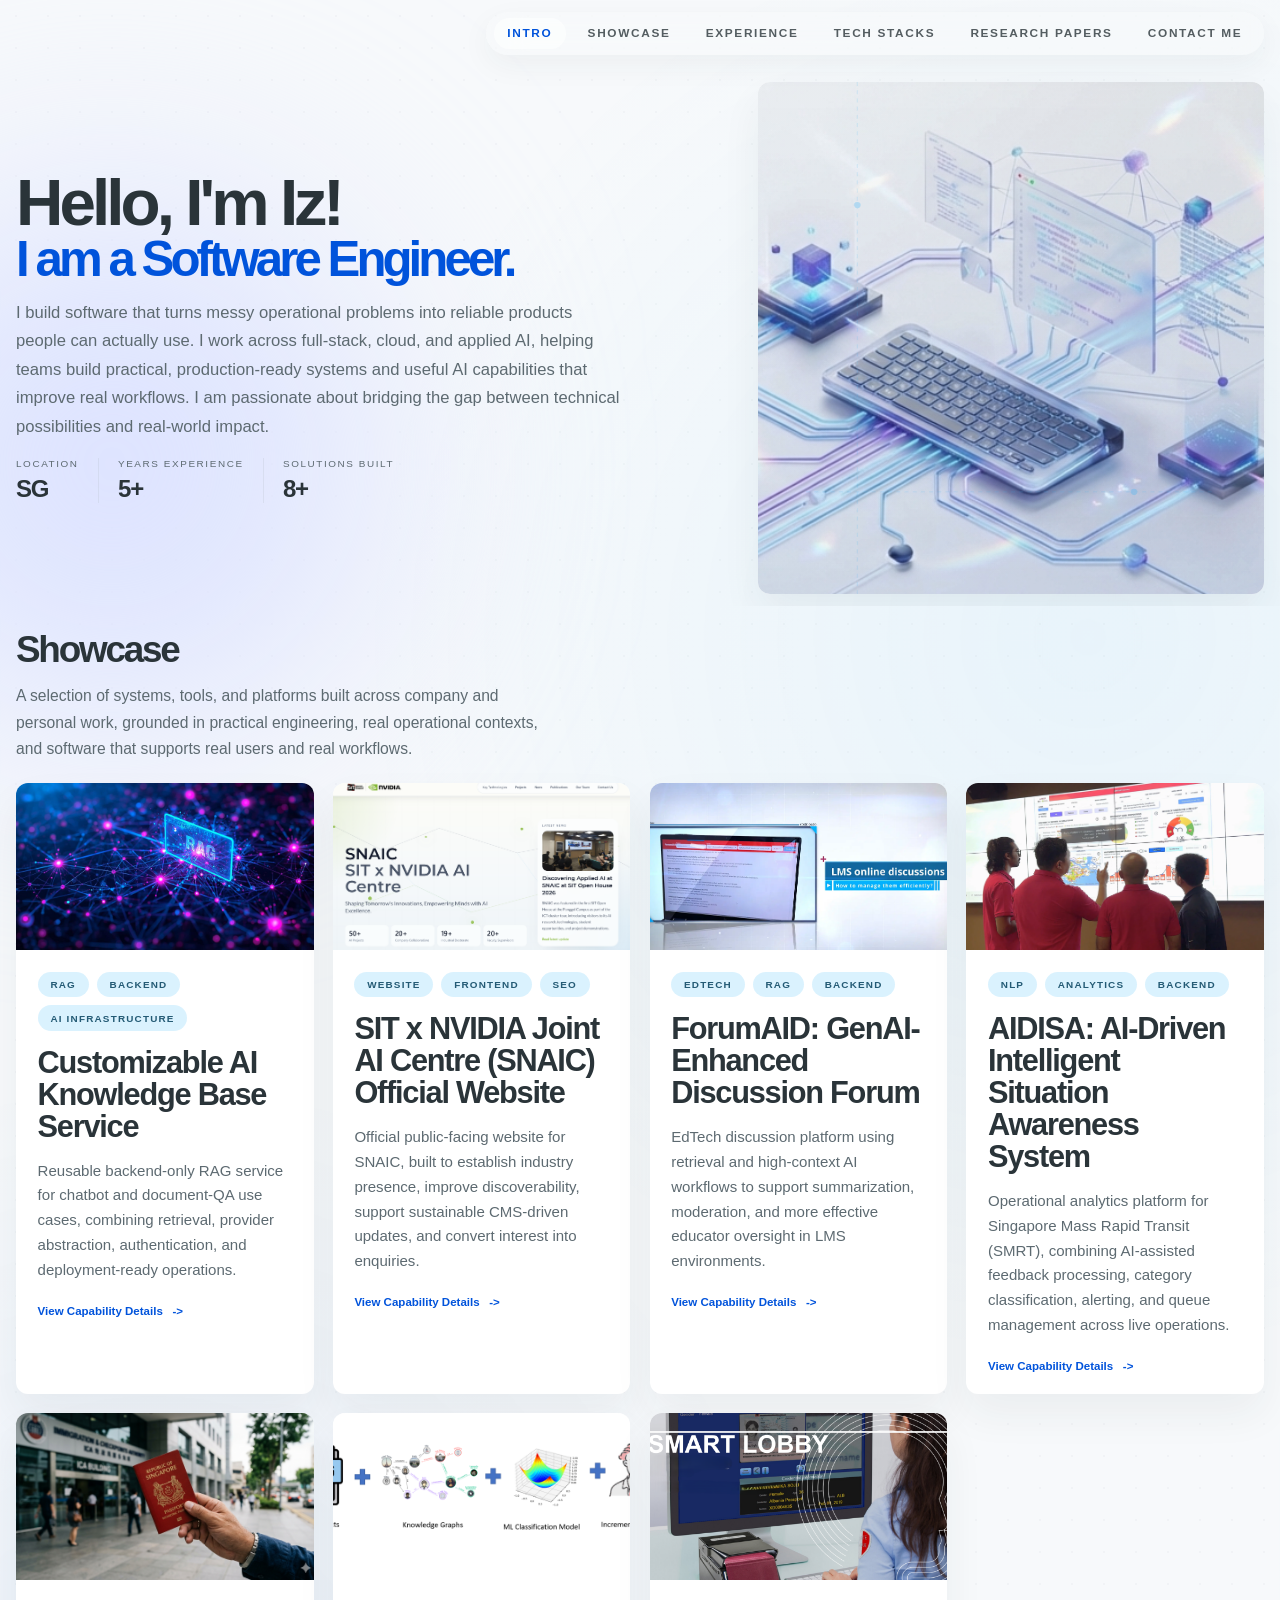
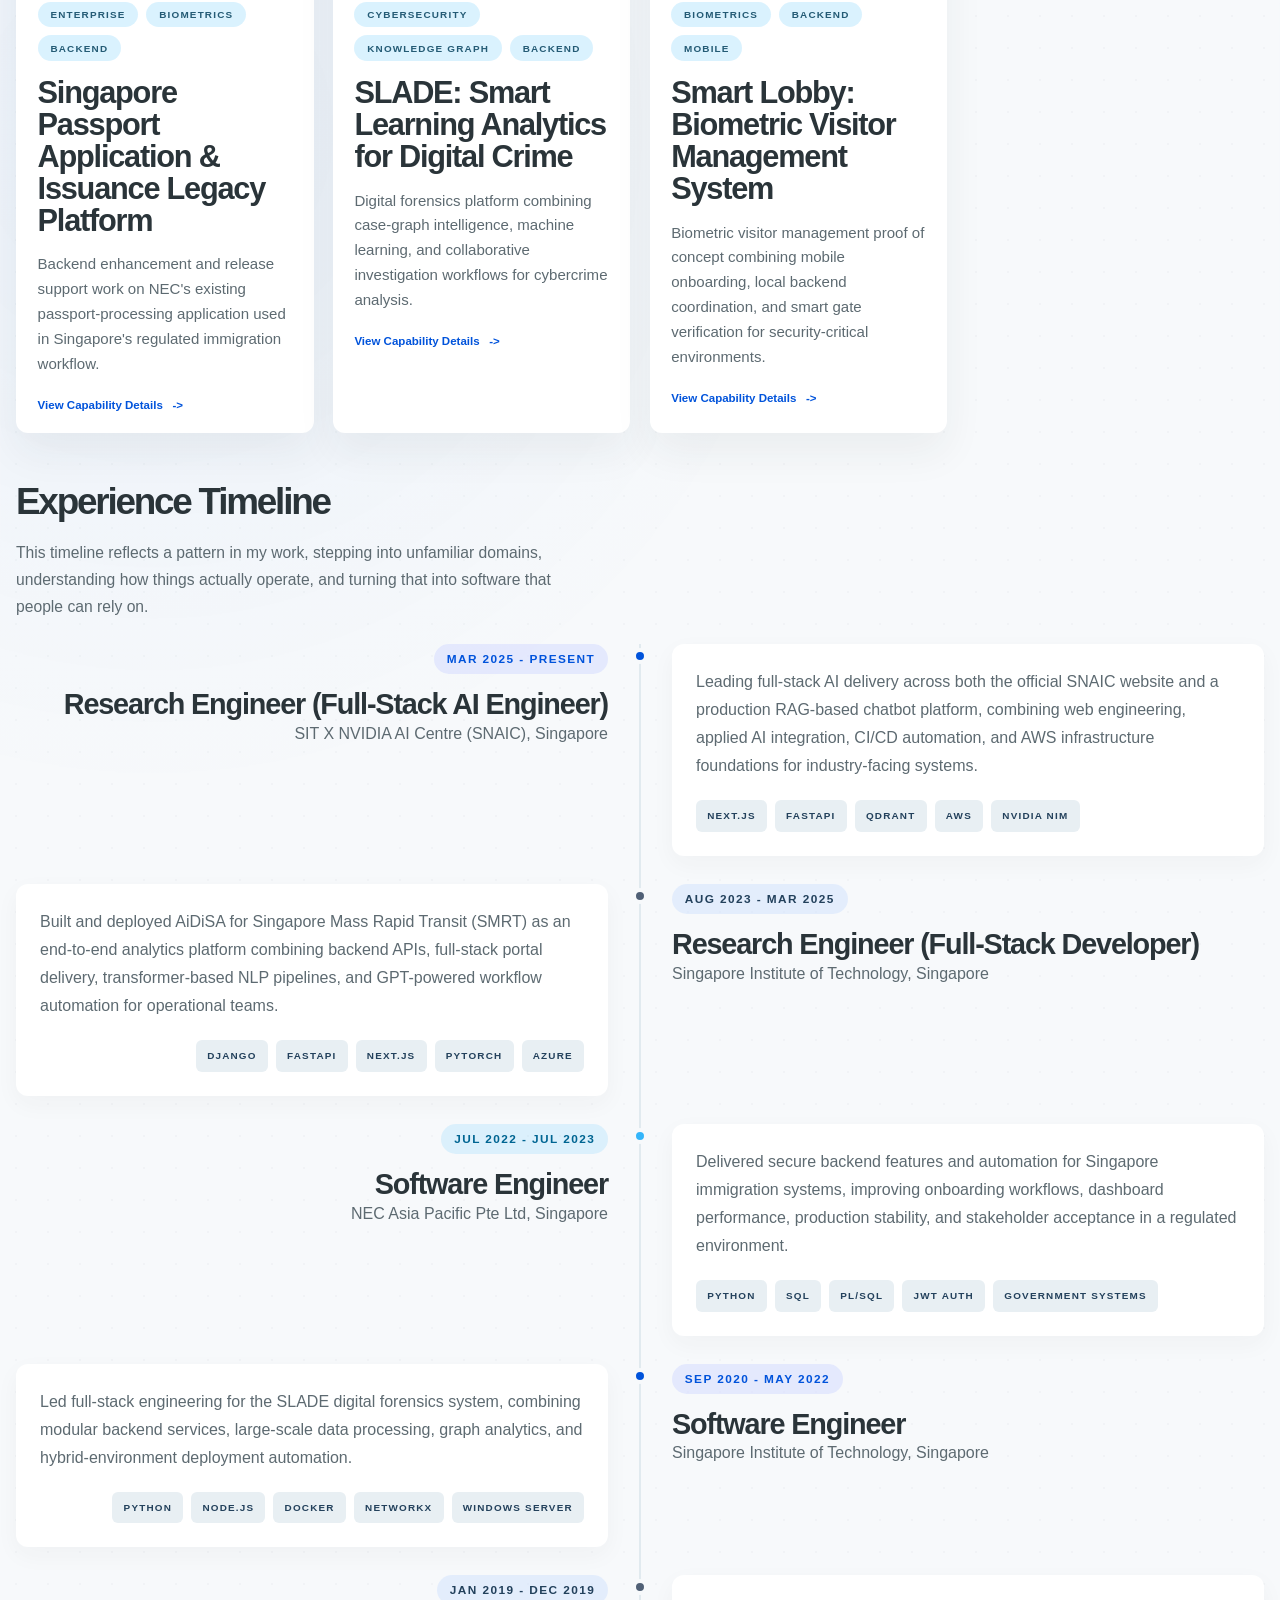
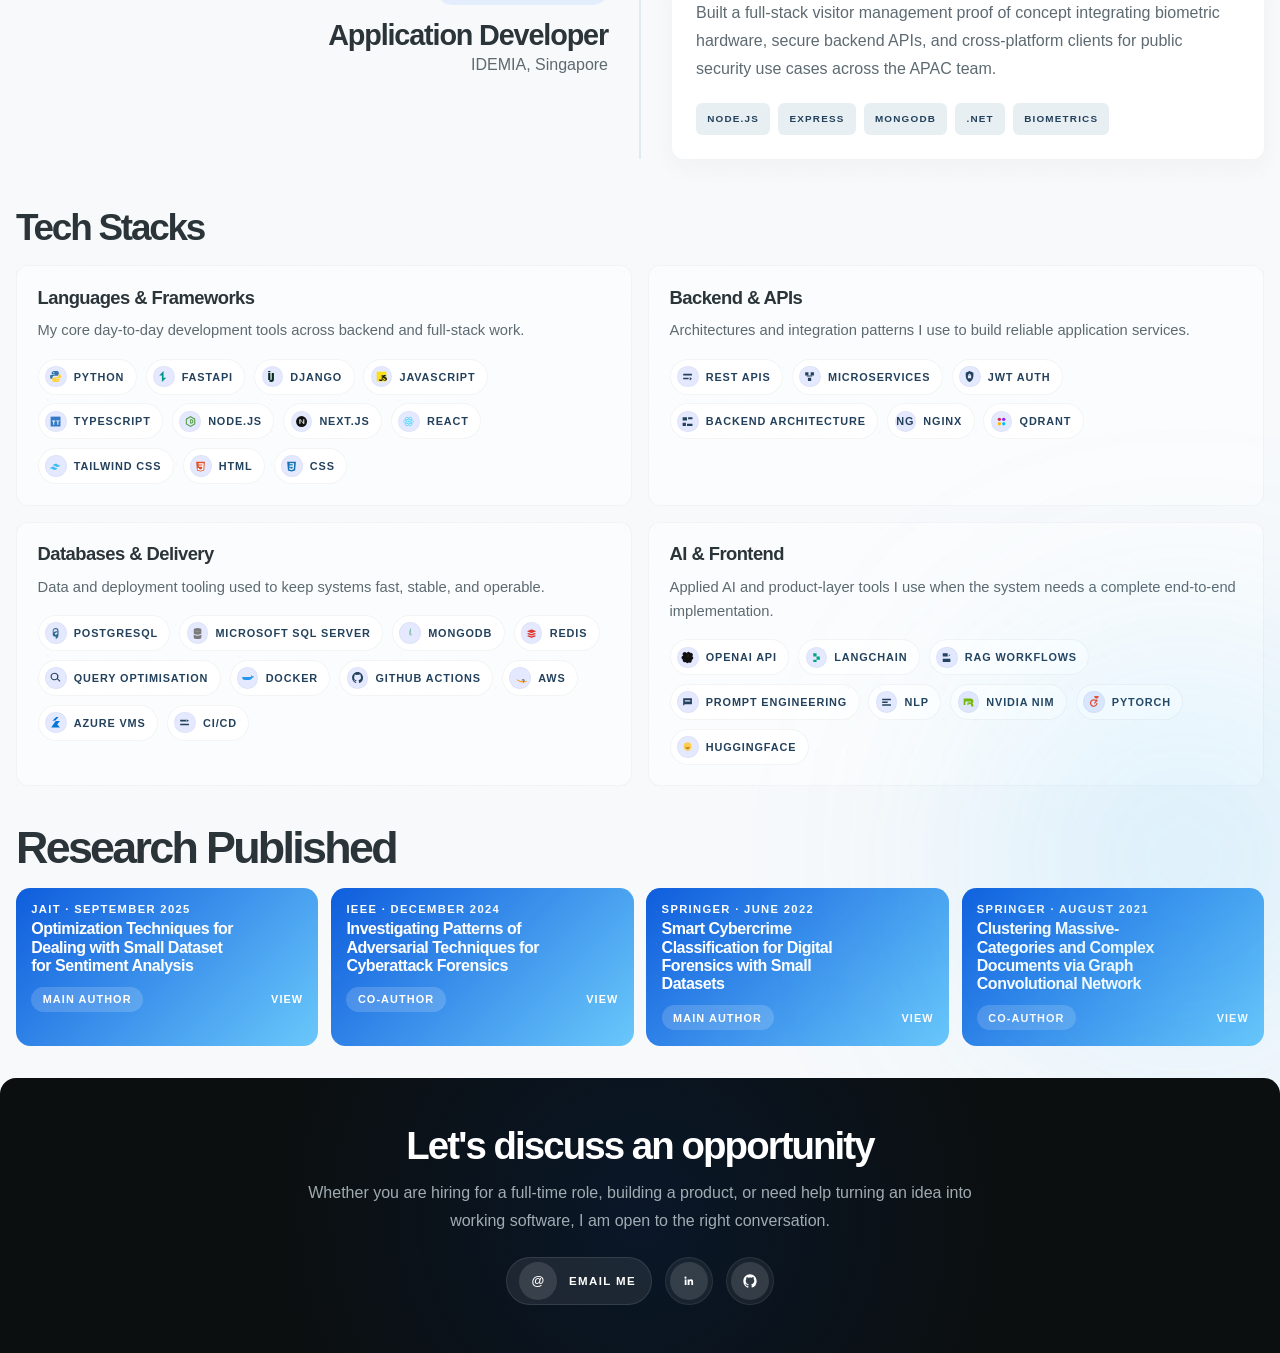
==== commit e1b15b7b: "." ====
--- a/index.html
+++ b/index.html
@@ -4,7 +4,9 @@
   <meta charset="UTF-8">
   <meta name="viewport" content="width=device-width, initial-scale=1.0">
   <meta name="description" content="">
+  <meta name="theme-color" content="#12202a">
   <title></title>
+  <link rel="icon" type="image/svg+xml" href="./assets/images/favicon.svg">
   <link rel="stylesheet" href="./styles.css?v=2">
 </head>
 <body class="home-page">
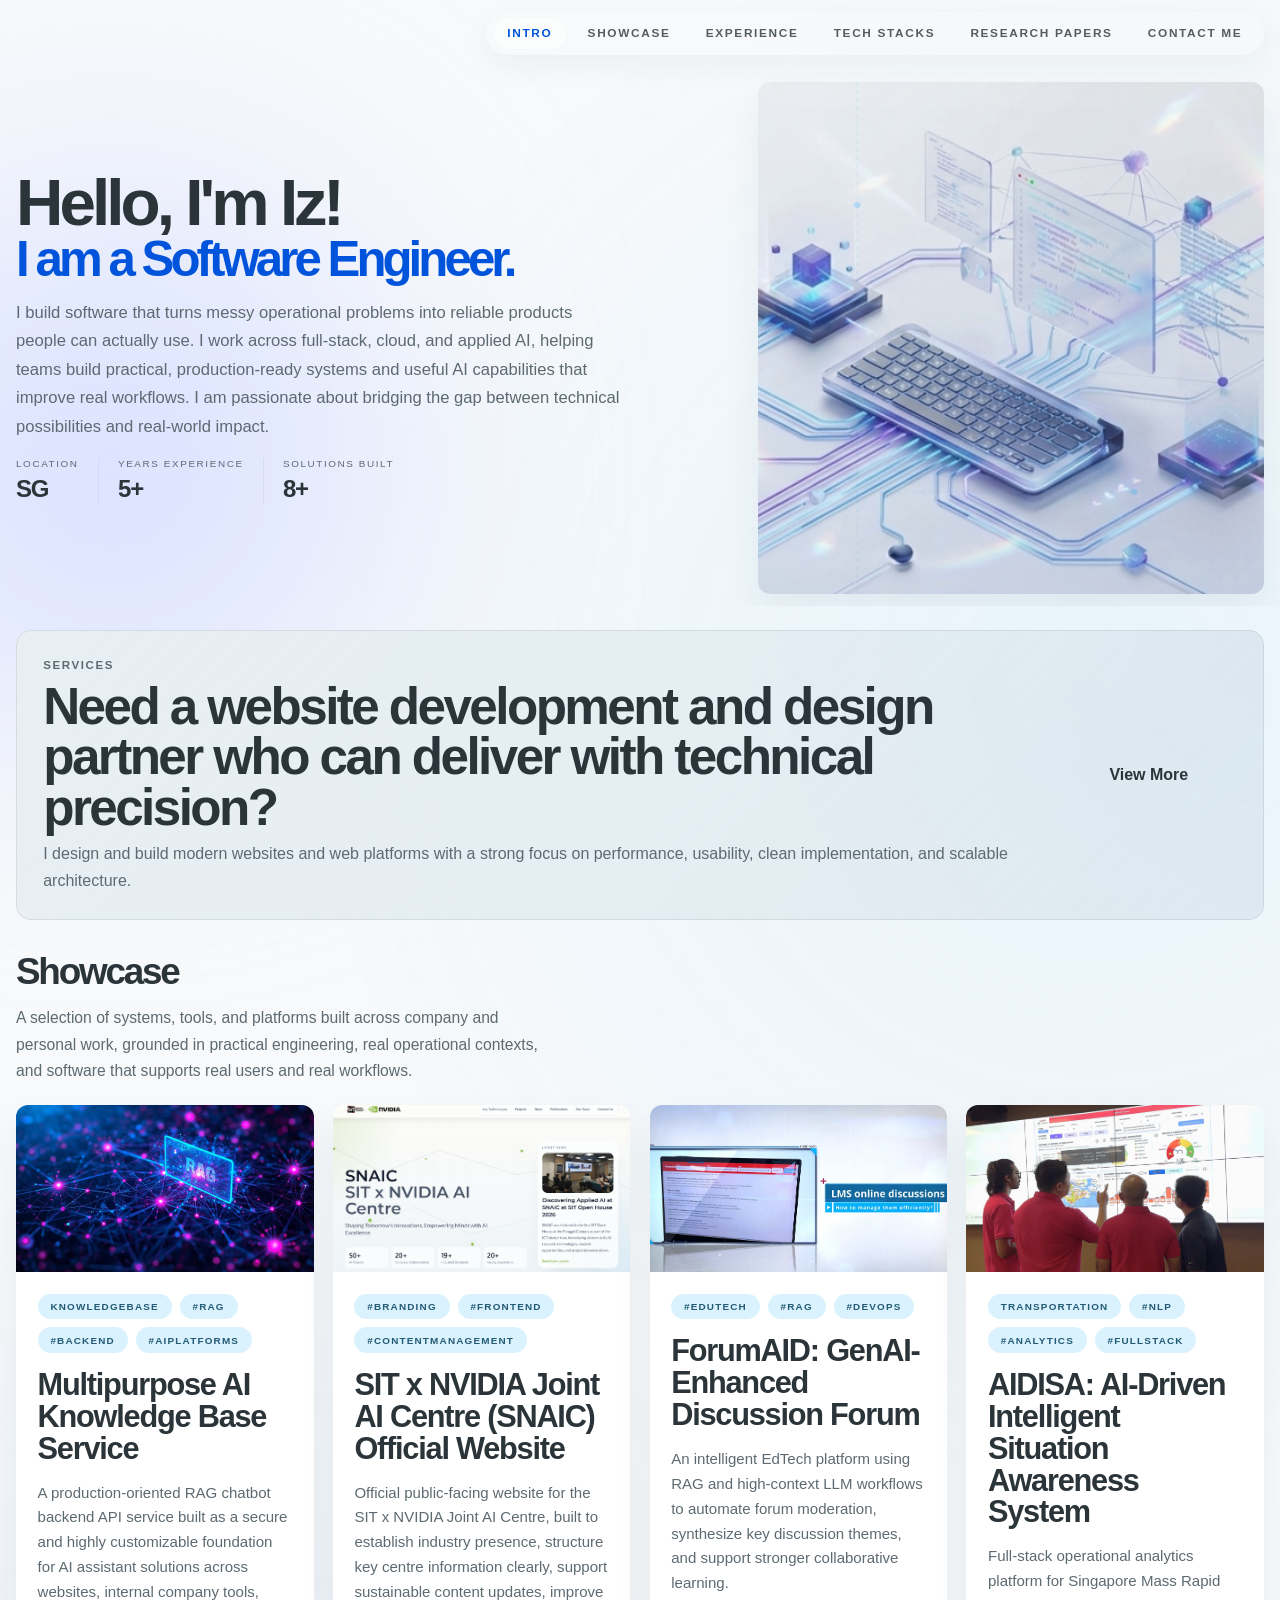
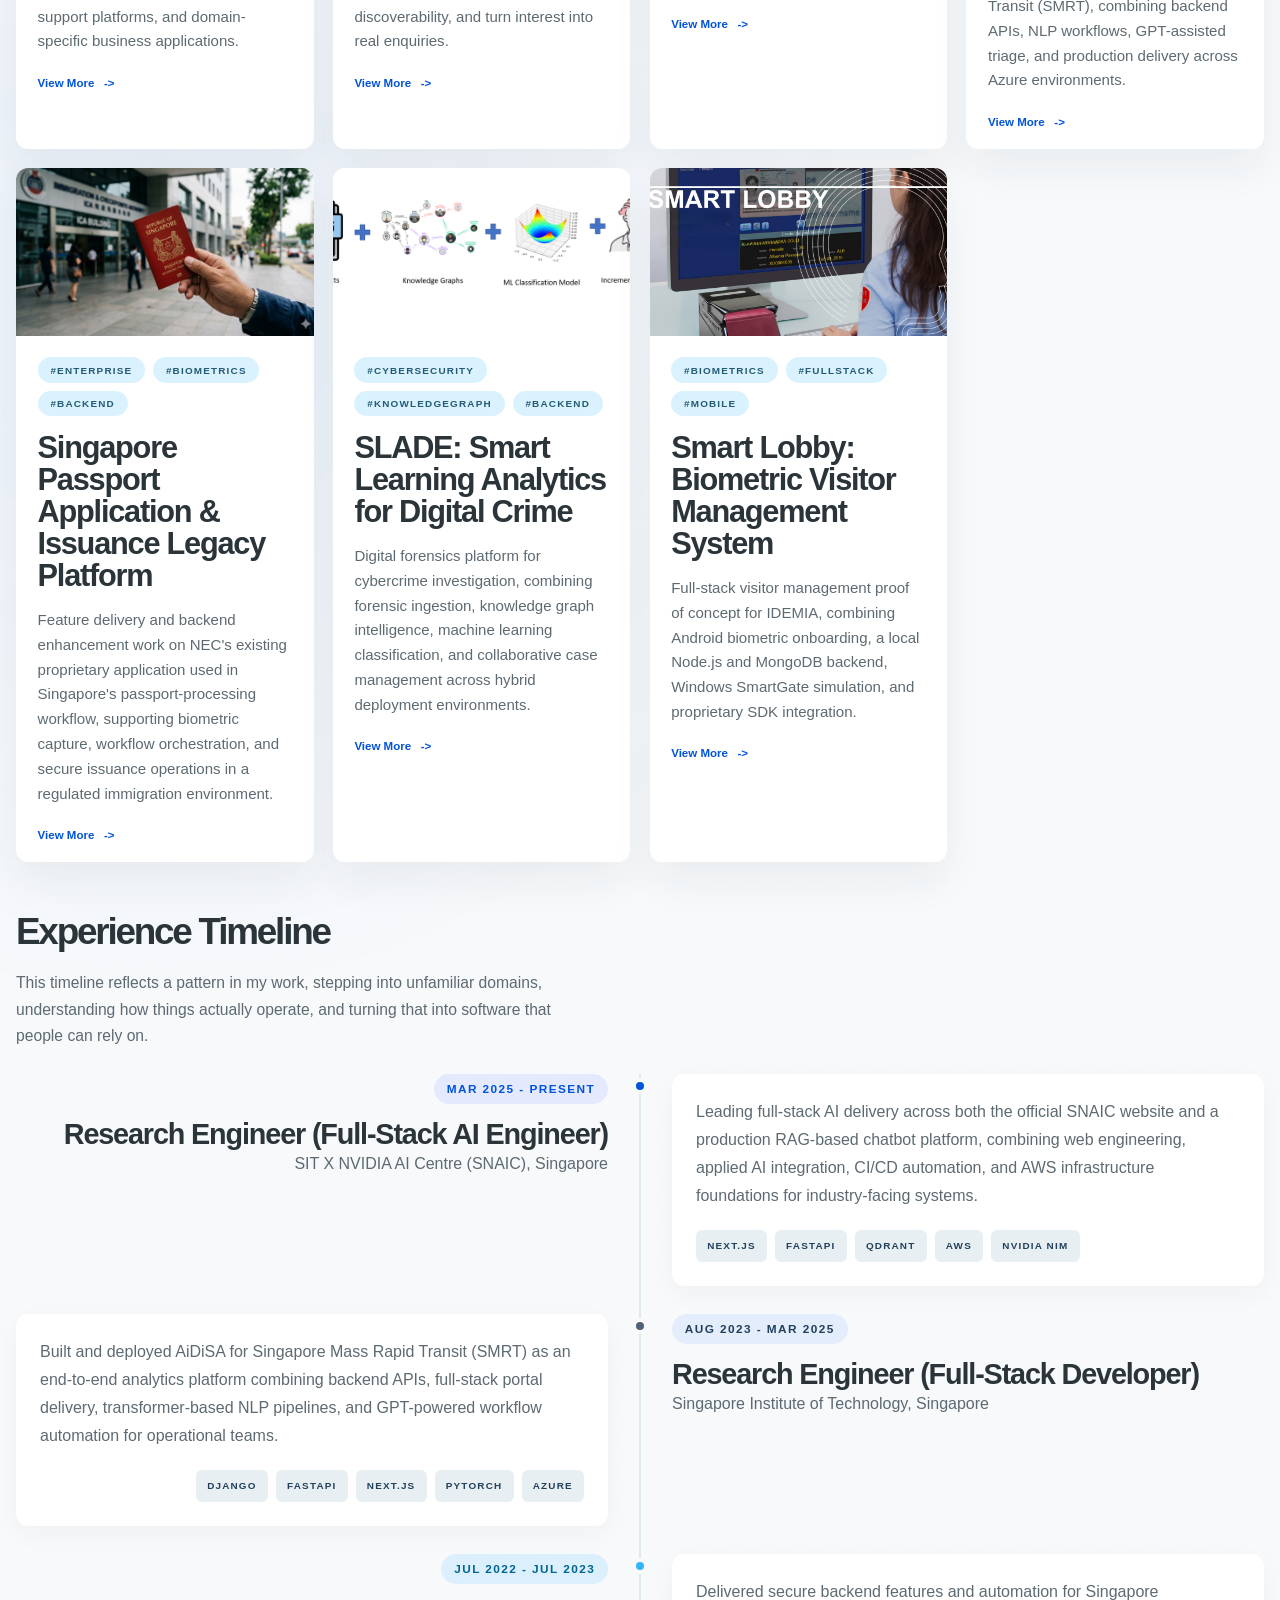
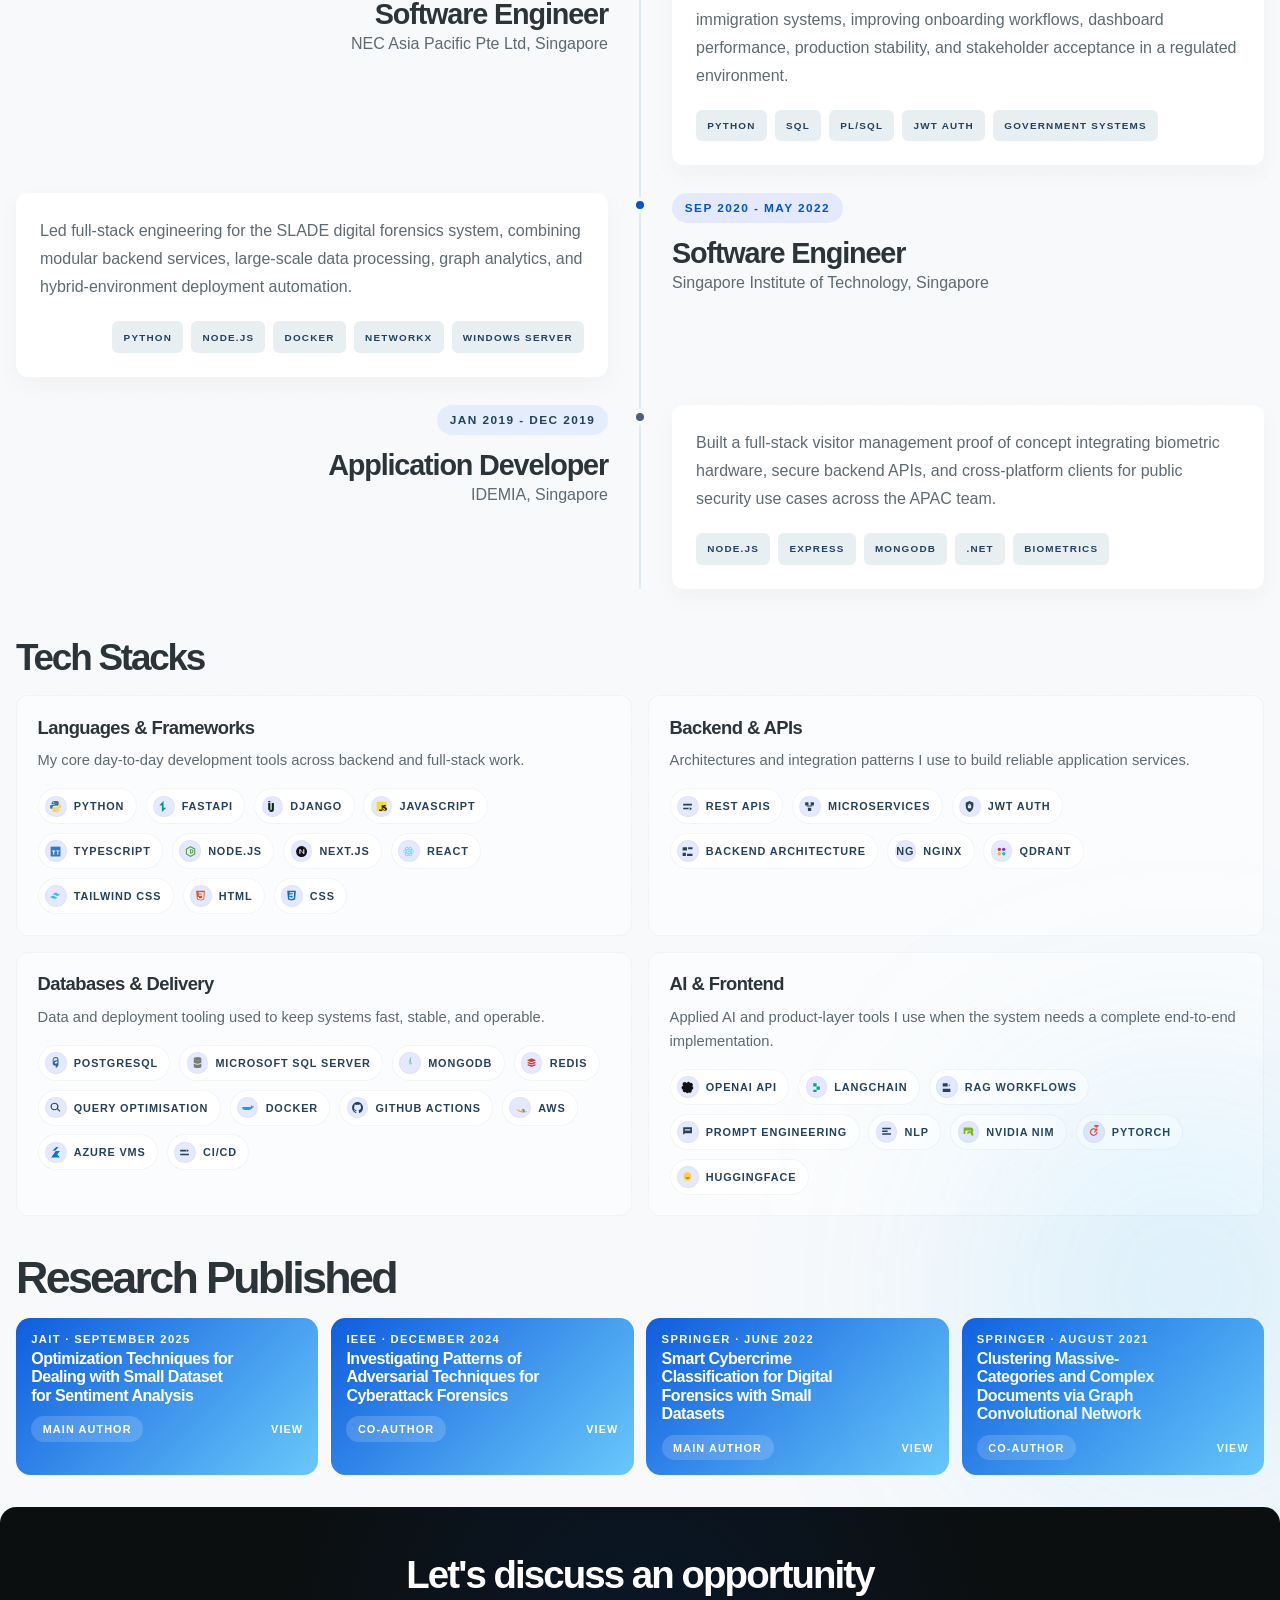
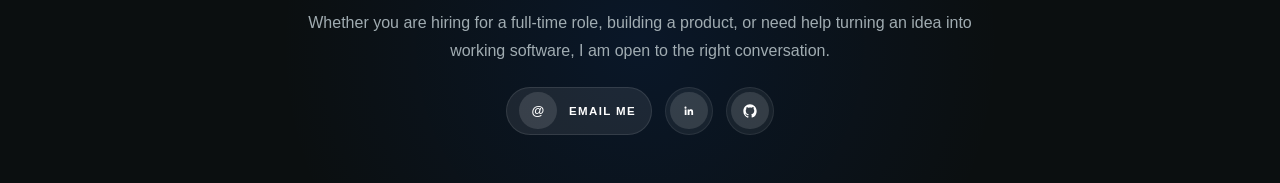
==== commit d5cfc24f: "." ====
--- a/index.html
+++ b/index.html
@@ -8,6 +8,13 @@
   <title></title>
   <link rel="icon" type="image/svg+xml" href="./assets/images/favicon.svg">
   <link rel="stylesheet" href="./styles.css?v=2">
+  <script async src="https://www.googletagmanager.com/gtag/js?id=G-5DYDPZ5HL1"></script>
+  <script>
+    window.dataLayer = window.dataLayer || [];
+    function gtag() { dataLayer.push(arguments); }
+    gtag('js', new Date());
+    gtag('config', 'G-5DYDPZ5HL1');
+  </script>
 </head>
 <body class="home-page">
   <main id="app" aria-live="polite">
@@ -59,6 +66,14 @@
       </section>
 
       <section id="projects" class="projects-section">
+        <div class="services-promo">
+          <div class="services-promo-copy">
+            <p class="services-promo-eyebrow">Services</p>
+            <h2>Need a website development and design partner who can deliver with technical precision?</h2>
+            <p>I design and build modern websites and web platforms with a strong focus on performance, usability, clean implementation, and scalable architecture.</p>
+          </div>
+          <a class="button-primary services-promo-link" href="./services.html">View More</a>
+        </div>
         <header class="projects-header">
           <div class="projects-header-copy">
             <h2 class="projects-title" data-field="projectsTitle"></h2>
--- a/styles.css
+++ b/styles.css
@@ -1670,6 +1670,682 @@
   height: 1rem;
 }
 
+/* Uploaded services layout */
+.services-page-body {
+  background: #f8f9ff;
+  color: #101c29;
+}
+
+.svc-page {
+  min-height: 100vh;
+}
+
+.svc-shell {
+  width: min(1040px, calc(100vw - 4rem));
+  margin: 0 auto;
+}
+
+.svc-nav {
+  position: sticky;
+  top: 0;
+  z-index: 40;
+  background: rgba(255, 255, 255, 0.82);
+  backdrop-filter: blur(12px);
+  border-bottom: 1px solid rgba(194, 198, 214, 0.45);
+  box-shadow: 0 8px 22px rgba(16, 28, 41, 0.04);
+}
+
+.svc-nav-inner {
+  display: grid;
+  grid-template-columns: auto 1fr auto;
+  align-items: center;
+  gap: 1.25rem;
+  min-height: 5rem;
+}
+
+.svc-brand,
+.svc-footer-brand {
+  color: #101c29;
+  font-family: "Space Grotesk", "Segoe UI", sans-serif;
+  font-size: 1.15rem;
+  font-weight: 700;
+  letter-spacing: -0.03em;
+}
+
+.svc-nav-links,
+.svc-footer-links {
+  display: flex;
+  flex-wrap: wrap;
+  justify-content: center;
+  gap: 2rem;
+}
+
+.svc-nav-links a,
+.svc-footer-links a,
+.svc-footer p {
+  color: #5b6474;
+  font-family: "Manrope", "Segoe UI", sans-serif;
+  font-size: 0.8rem;
+  font-weight: 600;
+}
+
+.svc-nav-links a.is-active {
+  color: #0058be;
+  position: relative;
+}
+
+.svc-nav-links a.is-active::after {
+  content: "";
+  position: absolute;
+  left: 50%;
+  bottom: -0.7rem;
+  width: 0.28rem;
+  height: 0.28rem;
+  border-radius: 999px;
+  background: #0058be;
+  transform: translateX(-50%);
+}
+
+.svc-nav-cta,
+.svc-button-primary,
+.svc-price-button-primary {
+  display: inline-flex;
+  align-items: center;
+  justify-content: center;
+  min-height: 2.75rem;
+  padding: 0 1.15rem;
+  border-radius: 0.7rem;
+  background: linear-gradient(135deg, #0058be 0%, #2270e4 100%);
+  color: #ffffff;
+  font-family: "Manrope", "Segoe UI", sans-serif;
+  font-size: 0.84rem;
+  font-weight: 700;
+  box-shadow: 0 14px 28px rgba(0, 88, 190, 0.18);
+}
+
+.svc-hero {
+  min-height: auto;
+  display: flex;
+  align-items: center;
+  overflow: hidden;
+  padding: 2.25rem 0 2.5rem;
+}
+
+.svc-hero-grid {
+  display: grid;
+  grid-template-columns: minmax(0, 1.08fr) minmax(20rem, 0.92fr);
+  gap: 1.5rem;
+  align-items: center;
+}
+
+.svc-hero-copy {
+  display: grid;
+  gap: 1rem;
+  max-width: 33rem;
+}
+
+.svc-price-badge {
+  width: fit-content;
+  padding: 0.4rem 0.8rem;
+  border-radius: 999px;
+  background: #dde9fb;
+  color: #0058be;
+  font-family: "Manrope", "Segoe UI", sans-serif;
+  font-size: 0.7rem;
+  font-weight: 700;
+  letter-spacing: 0.14em;
+  text-transform: uppercase;
+}
+
+.svc-hero-copy h1,
+.svc-inquiry-panel h2 {
+  margin: 0;
+  font-family: "Space Grotesk", "Segoe UI", sans-serif;
+  font-size: clamp(2.7rem, 4.8vw, 4.3rem);
+  line-height: 1;
+  letter-spacing: -0.05em;
+}
+
+.svc-section-head h2,
+.svc-authority-intro h2 {
+  margin: 0;
+  font-family: "Space Grotesk", "Segoe UI", sans-serif;
+  font-size: clamp(1.55rem, 2.3vw, 2.1rem);
+  line-height: 1.12;
+  letter-spacing: -0.04em;
+}
+
+.svc-hero-copy p,
+.svc-blueprint-step p,
+.svc-inquiry-panel p {
+  margin: 0;
+  color: #424754;
+  font-size: 0.98rem;
+  line-height: 1.65;
+}
+
+.svc-hero-actions {
+  display: flex;
+  flex-wrap: wrap;
+  gap: 0.8rem;
+}
+
+.svc-button-secondary,
+.svc-price-button-muted {
+  display: inline-flex;
+  align-items: center;
+  justify-content: center;
+  min-height: 2.75rem;
+  padding: 0 1.15rem;
+  border-radius: 0.7rem;
+  background: #dde9fb;
+  color: #101c29;
+  font-family: "Manrope", "Segoe UI", sans-serif;
+  font-size: 0.84rem;
+  font-weight: 700;
+}
+
+.svc-price-button {
+  gap: 0.5rem;
+}
+
+.svc-button-icon {
+  display: inline-flex;
+  align-items: center;
+  justify-content: center;
+  width: 0.95rem;
+  height: 0.95rem;
+  flex: 0 0 auto;
+}
+
+.svc-button-icon svg {
+  width: 100%;
+  height: 100%;
+}
+
+.svc-hero-media {
+  overflow: hidden;
+  border-radius: 1.2rem;
+  min-height: 21rem;
+  box-shadow: 0 16px 30px rgba(16, 28, 41, 0.08);
+}
+
+.svc-hero-media img {
+  width: 100%;
+  height: 100%;
+  object-fit: cover;
+}
+
+.svc-authority,
+.svc-pricing {
+  padding: 2.5rem 0;
+  background: #eef4ff;
+}
+
+.svc-metrics-grid {
+  display: grid;
+  grid-template-columns: repeat(4, minmax(0, 1fr));
+  gap: 0.9rem;
+}
+
+.svc-metric-card,
+.svc-blueprint-step,
+.svc-price-card {
+  padding: 1.25rem;
+  border-radius: 1.1rem;
+  background: rgba(255, 255, 255, 0.98);
+  box-shadow: 0 8px 18px rgba(16, 28, 41, 0.035);
+}
+
+.svc-metric-card strong,
+.svc-price {
+  display: block;
+  color: #0058be;
+  font-family: "Space Grotesk", "Segoe UI", sans-serif;
+  font-size: clamp(1.55rem, 2vw, 2rem);
+  font-weight: 700;
+  letter-spacing: -0.05em;
+  white-space: nowrap;
+}
+
+.svc-metric-card span,
+.svc-price span {
+  color: #5b6474;
+  font-family: "Manrope", "Segoe UI", sans-serif;
+  font-size: 0.76rem;
+  font-weight: 700;
+  letter-spacing: 0.12em;
+  text-transform: uppercase;
+}
+
+.svc-authority-intro {
+  display: grid;
+  gap: 0.55rem;
+  max-width: 34rem;
+  margin-bottom: 3rem;
+  margin-left: auto;
+  margin-right: auto;
+  justify-items: center;
+  text-align: center;
+}
+
+.svc-authority-intro p {
+  margin: 0;
+  color: #424754;
+  font-size: 0.96rem;
+  line-height: 1.6;
+}
+
+.svc-blueprint,
+.svc-inquiry {
+  padding: 2.75rem 0;
+}
+
+.svc-section-head {
+  display: grid;
+  gap: 0.5rem;
+  max-width: 54rem;
+  margin-bottom: 3rem;
+  margin-left: auto;
+  margin-right: auto;
+  justify-items: center;
+  text-align: center;
+}
+
+.svc-pricing .svc-section-head {
+  max-width: none;
+  margin-bottom: 3.6rem;
+}
+
+.svc-blueprint-grid {
+  position: relative;
+  display: grid;
+  grid-template-columns: repeat(4, minmax(0, 1fr));
+  gap: 1rem;
+  align-items: stretch;
+}
+
+.svc-blueprint-grid::before {
+  content: "";
+  position: absolute;
+  top: 1.35rem;
+  left: 6%;
+  right: 6%;
+  height: 1px;
+  background: linear-gradient(90deg, rgba(0, 88, 190, 0.16), rgba(0, 88, 190, 0.3), rgba(0, 88, 190, 0.16));
+  z-index: 0;
+}
+
+.svc-blueprint-icon {
+  display: inline-flex;
+  align-items: center;
+  justify-content: center;
+  width: 2.75rem;
+  height: 2.75rem;
+  margin-bottom: 0.9rem;
+  border-radius: 999px;
+  background: #ffffff;
+  color: #0058be;
+  font-family: "Space Grotesk", "Segoe UI", sans-serif;
+  font-size: 0.9rem;
+  font-weight: 700;
+  box-shadow: 0 8px 16px rgba(16, 28, 41, 0.05);
+  border: 1px solid rgba(0, 88, 190, 0.12);
+  position: relative;
+  z-index: 1;
+}
+
+.svc-blueprint-step {
+  position: relative;
+  display: flex;
+  flex-direction: column;
+  align-items: flex-start;
+  gap: 0;
+  min-height: 100%;
+  padding-top: 0.65rem;
+}
+
+.svc-blueprint-step h3,
+.svc-price-card h3 {
+  margin: 0 0 0.55rem;
+  font-family: "Space Grotesk", "Segoe UI", sans-serif;
+  font-size: 1.12rem;
+  font-weight: 700;
+}
+
+.svc-blueprint-step h3 {
+  margin-bottom: 0.45rem;
+}
+
+.svc-blueprint-step p {
+  line-height: 1.55;
+}
+
+@media (max-width: 1080px) {
+  .svc-blueprint-grid::before {
+    display: none;
+  }
+}
+
+.svc-pricing-grid {
+  display: grid;
+  grid-template-columns: repeat(3, minmax(0, 1fr));
+  gap: 1rem;
+  align-items: start;
+}
+
+.svc-price-card {
+  display: grid;
+  gap: 0.9rem;
+  align-content: start;
+  min-height: 100%;
+}
+
+.svc-price-card-featured {
+  position: relative;
+  transform: none;
+  box-shadow: 0 14px 26px rgba(16, 28, 41, 0.08);
+  outline: 2px solid rgba(0, 88, 190, 0.16);
+}
+
+.svc-price-badge {
+  position: absolute;
+  top: 0;
+  left: 50%;
+  transform: translate(-50%, -50%);
+  background: #0058be;
+  color: #ffffff;
+}
+
+.svc-price-card ul {
+  display: grid;
+  gap: 0.65rem;
+  margin: 0;
+  padding: 0;
+  list-style: none;
+}
+
+.svc-price-card li {
+  position: relative;
+  padding-left: 1.1rem;
+  color: #424754;
+  line-height: 1.45;
+}
+
+.svc-price-card li::before {
+  content: "";
+  position: absolute;
+  top: 0.48rem;
+  left: 0;
+  width: 0.55rem;
+  height: 0.55rem;
+  border-radius: 999px;
+  background: #0058be;
+}
+
+.svc-inquiry-shell {
+  max-width: 62rem;
+}
+
+.svc-inquiry-panel {
+  position: relative;
+  overflow: hidden;
+  padding: 4rem 3rem;
+  border-radius: 2rem;
+  background:
+    radial-gradient(circle at top right, rgba(34, 112, 228, 0.16), transparent 30%),
+    linear-gradient(180deg, #25313f, #1d2734);
+  text-align: center;
+}
+
+.svc-inquiry-panel h2,
+.svc-inquiry-panel p,
+.svc-inquiry-note {
+  color: #ffffff;
+}
+
+.svc-inquiry-panel p {
+  max-width: 40rem;
+  margin: 0.5rem auto 0;
+  color: rgba(233, 241, 255, 0.8);
+}
+
+.svc-inquiry-form {
+  display: flex;
+  flex-wrap: wrap;
+  gap: 0.9rem;
+  justify-content: center;
+  max-width: 34rem;
+  margin: 2rem auto 0;
+}
+
+.svc-inquiry-form input {
+  flex: 1 1 16rem;
+  min-height: 3.4rem;
+  padding: 0 1rem;
+  border: 0;
+  border-radius: 0.8rem;
+  background: rgba(255, 255, 255, 0.08);
+  color: #ffffff;
+}
+
+.svc-inquiry-form button {
+  min-height: 3.4rem;
+  padding: 0 1.5rem;
+  border: 0;
+  border-radius: 0.8rem;
+  background: linear-gradient(135deg, #0058be 0%, #2270e4 100%);
+  color: #ffffff;
+  font-family: "Manrope", "Segoe UI", sans-serif;
+  font-weight: 700;
+  cursor: pointer;
+}
+
+.svc-inquiry-note {
+  margin-top: 1rem;
+  color: rgba(233, 241, 255, 0.62);
+  font-family: "Manrope", "Segoe UI", sans-serif;
+  font-size: 0.76rem;
+  letter-spacing: 0.06em;
+  text-transform: uppercase;
+}
+
+.svc-footer {
+  border-top: 1px solid rgba(194, 198, 214, 0.45);
+  background: #f8f9ff;
+}
+
+.svc-footer-inner {
+  display: flex;
+  align-items: center;
+  justify-content: space-between;
+  gap: 1rem;
+  padding: 2.4rem 0;
+}
+
+@media (max-width: 1080px) {
+  .svc-hero-grid,
+  .svc-pricing-grid {
+    grid-template-columns: 1fr 1fr;
+  }
+
+  .svc-metrics-grid,
+  .svc-blueprint-grid {
+    grid-template-columns: 1fr 1fr;
+  }
+}
+
+@media (max-width: 720px) {
+  .svc-shell {
+    width: min(1040px, calc(100vw - 1.5rem));
+  }
+
+  .svc-nav-inner,
+  .svc-hero-grid,
+  .svc-metrics-grid,
+  .svc-blueprint-grid,
+  .svc-pricing-grid {
+    grid-template-columns: 1fr;
+  }
+
+  .svc-nav-inner {
+    min-height: auto;
+    padding: 1rem 0;
+  }
+
+  .svc-nav-links,
+  .svc-footer-links,
+  .svc-hero-actions,
+  .svc-footer-inner {
+    justify-content: flex-start;
+  }
+
+  .svc-footer-inner {
+    flex-direction: column;
+    align-items: flex-start;
+  }
+
+  .svc-hero {
+    min-height: auto;
+    padding: 1.5rem 0 2rem;
+  }
+
+  .svc-hero-media {
+    min-height: 18rem;
+  }
+
+  .svc-inquiry-panel {
+    padding: 2.5rem 1.25rem;
+  }
+}
+
+.services-promo {
+  display: grid;
+  grid-template-columns: minmax(0, 1fr) auto;
+  gap: 1.5rem;
+  align-items: center;
+  margin-bottom: 2rem;
+  padding: 1.6rem 1.7rem;
+  border-radius: 0.95rem;
+  background:
+    linear-gradient(135deg, rgba(232, 239, 243, 0.92), rgba(219, 231, 237, 0.72)),
+    radial-gradient(circle at top right, rgba(0, 83, 219, 0.1), transparent 42%);
+  box-shadow: inset 0 0 0 1px rgba(120, 132, 138, 0.18);
+}
+
+.services-promo-copy {
+  display: grid;
+  gap: 0.45rem;
+}
+
+.services-promo-eyebrow,
+.services-eyebrow {
+  margin: 0;
+  color: var(--primary);
+  font-family: "Space Grotesk", "Segoe UI", sans-serif;
+  font-size: 0.72rem;
+  font-weight: 700;
+  letter-spacing: 0.14em;
+  text-transform: uppercase;
+}
+
+.services-promo h2,
+.services-title {
+  margin: 0;
+  font-family: "Inter", "Segoe UI", sans-serif;
+  font-size: clamp(2rem, 4vw, 3.3rem);
+  line-height: 0.98;
+  letter-spacing: -0.05em;
+}
+
+.services-promo p,
+.services-summary,
+.services-card p,
+.services-cta-copy p {
+  margin: 0;
+  color: var(--on-surface-variant);
+  line-height: 1.7;
+}
+
+.services-promo-link {
+  min-width: 11rem;
+}
+
+.services-top-nav {
+  position: sticky;
+  top: 0;
+  z-index: 30;
+  border-bottom: 1px solid rgba(120, 132, 138, 0.18);
+  background: rgba(255, 255, 255, 0.82);
+  backdrop-filter: blur(12px);
+}
+
+.services-top-nav-inner {
+  display: grid;
+  grid-template-columns: auto 1fr auto;
+  align-items: center;
+  gap: 1.2rem;
+  width: min(1120px, calc(100vw - 3rem));
+  min-height: 5rem;
+  margin: 0 auto;
+}
+
+.services-top-brand {
+  color: var(--on-surface);
+  font-family: "Segoe UI", sans-serif;
+  font-size: 1.1rem;
+  font-weight: 900;
+  letter-spacing: -0.03em;
+}
+
+.services-top-links {
+  display: flex;
+  justify-content: center;
+  gap: 1.4rem;
+}
+
+.services-top-link,
+.services-footer-link,
+.services-inline-link,
+.services-package-link,
+.services-bridge-label {
+  color: var(--primary);
+  font-family: "Space Grotesk", "Segoe UI", sans-serif;
+  font-size: 0.74rem;
+  font-weight: 700;
+  letter-spacing: 0.12em;
+  text-transform: uppercase;
+}
+
+.services-top-link {
+  color: var(--on-surface-variant);
+}
+
+.services-top-link[href="#services"] {
+  color: var(--primary);
+  position: relative;
+}
+
+.services-top-link[href="#services"]::after {
+  content: "";
+  position: absolute;
+  left: 50%;
+  bottom: -0.7rem;
+  width: 0.3rem;
+  height: 0.3rem;
+  border-radius: 999px;
+  background: var(--primary);
+  transform: translateX(-50%);
+}
+
+.services-top-link:hover,
+.services-footer-link:hover,
+.services-inline-link:hover,
+.services-package-link:hover,
+.services-bridge-banner:hover .services-bridge-label {
+  color: var(--primary);
+}
+
 .contact-page-section {
   min-height: auto;
   display: grid;
@@ -2809,7 +3485,8 @@
 .gallery-lightbox-card img {
   width: 100%;
   max-height: 65vh;
-  object-fit: cover;
+  object-fit: contain;
+  background: var(--surface-container-lowest);
 }
 
 .gallery-lightbox-copy {
@@ -3444,8 +4121,358 @@
 }
 
 /* Project detail layout aligned to reference composition */
-.project-page-shell {
+.project-page-shell,
+.services-page-shell {
   padding: 0 0 3rem;
+}
+
+.services-hero {
+  padding: 5rem 0 1rem;
+}
+
+.services-hero-inner {
+  display: grid;
+  gap: 0.85rem;
+  width: min(1120px, calc(100vw - 3rem));
+  margin: 0 auto;
+}
+
+.services-section-shell,
+.services-visual-section,
+.services-cta,
+.services-footer {
+  width: min(1120px, calc(100vw - 3rem));
+  margin: 0 auto;
+}
+
+.services-section-shell + .services-section-shell,
+.services-section-shell + .services-visual-section,
+.services-visual-section + .services-cta {
+  margin-top: 3rem;
+}
+
+.services-section-header,
+.services-packages-header {
+  display: flex;
+  align-items: end;
+  justify-content: space-between;
+  gap: 1.5rem;
+  margin-bottom: 1.75rem;
+}
+
+.services-section-header-copy {
+  display: grid;
+  gap: 0.55rem;
+  max-width: 40rem;
+}
+
+.services-section-eyebrow {
+  margin: 0;
+  color: var(--primary);
+  font-family: "Space Grotesk", "Segoe UI", sans-serif;
+  font-size: 0.72rem;
+  font-weight: 700;
+  letter-spacing: 0.14em;
+  text-transform: uppercase;
+}
+
+.services-section-title {
+  margin: 0;
+  font-family: "Segoe UI", sans-serif;
+  font-size: clamp(2.5rem, 5vw, 4.35rem);
+  line-height: 0.96;
+  letter-spacing: -0.05em;
+  font-weight: 900;
+}
+
+.services-primary-card {
+  display: grid;
+  grid-template-columns: minmax(16rem, 0.95fr) minmax(0, 1.4fr);
+  overflow: hidden;
+  border-radius: 1rem;
+  background: rgba(255, 255, 255, 0.98);
+  box-shadow: inset 0 0 0 1px rgba(132, 149, 180, 0.18);
+}
+
+.services-primary-side {
+  position: relative;
+  display: grid;
+  gap: 1rem;
+  padding: 2rem;
+  background:
+    radial-gradient(circle, rgba(0, 88, 190, 0.08) 1px, transparent 1px),
+    linear-gradient(180deg, rgba(238, 244, 255, 0.92), rgba(228, 239, 255, 0.82));
+  background-size: 18px 18px, auto;
+}
+
+.services-primary-badge,
+.services-package-label {
+  width: fit-content;
+  padding: 0.35rem 0.65rem;
+  border-radius: 999px;
+  background: rgba(0, 88, 190, 0.12);
+  color: var(--primary);
+  font-family: "Space Grotesk", "Segoe UI", sans-serif;
+  font-size: 0.64rem;
+  font-weight: 700;
+  letter-spacing: 0.12em;
+  text-transform: uppercase;
+}
+
+.services-primary-side h3,
+.services-package-card h3,
+.services-visual-copy h2 {
+  margin: 0;
+  font-family: "Segoe UI", sans-serif;
+  font-size: clamp(1.7rem, 3vw, 2.35rem);
+  line-height: 1;
+  letter-spacing: -0.05em;
+  font-weight: 900;
+}
+
+.services-primary-side p {
+  margin: 0;
+  color: var(--on-surface-variant);
+  line-height: 1.7;
+}
+
+.services-primary-link {
+  width: fit-content;
+}
+
+.services-primary-grid {
+  display: grid;
+  grid-template-columns: repeat(2, minmax(0, 1fr));
+  gap: 0;
+}
+
+.services-capability-card {
+  display: grid;
+  gap: 0.55rem;
+  padding: 2rem 1.9rem;
+  background: var(--surface-container-lowest);
+  border-left: 1px solid rgba(132, 149, 180, 0.14);
+  border-top: 1px solid rgba(132, 149, 180, 0.14);
+}
+
+.services-capability-card:nth-child(-n + 2) {
+  border-top: 0;
+}
+
+.services-capability-card:nth-child(odd) {
+  border-left: 0;
+}
+
+.services-capability-card h4 {
+  margin: 0;
+  font-family: "Segoe UI", sans-serif;
+  font-size: 1.05rem;
+  line-height: 1.15;
+  letter-spacing: -0.03em;
+  font-weight: 900;
+}
+
+.services-capability-card p {
+  margin: 0;
+  color: var(--on-surface-variant);
+  line-height: 1.65;
+}
+
+.services-grid {
+  display: grid;
+  grid-template-columns: repeat(2, minmax(0, 1fr));
+  gap: 1rem;
+}
+
+.services-packages-grid {
+  display: grid;
+  grid-template-columns: repeat(3, minmax(0, 1fr));
+  gap: 1.5rem;
+}
+
+.services-package-card {
+  display: grid;
+  gap: 1rem;
+  align-content: start;
+  min-height: 21rem;
+  padding: 1.8rem;
+  border-radius: 1rem;
+  background: rgba(255, 255, 255, 0.96);
+  box-shadow:
+    0 18px 38px rgba(25, 40, 78, 0.05),
+    inset 0 0 0 1px rgba(132, 149, 180, 0.14);
+}
+
+.services-package-card:nth-child(2) {
+  transform: translateY(-1.2rem);
+  box-shadow:
+    0 24px 44px rgba(25, 40, 78, 0.12),
+    inset 0 0 0 1px rgba(0, 88, 190, 0.55);
+}
+
+.services-package-card p {
+  margin: 0;
+  color: var(--on-surface-variant);
+  line-height: 1.65;
+}
+
+.services-package-card h3 {
+  font-size: clamp(1.7rem, 3vw, 2.15rem);
+}
+
+.services-package-card ul,
+.services-card ul {
+  display: grid;
+  gap: 0.55rem;
+  margin: 0;
+  padding-left: 1.1rem;
+  color: var(--on-surface-variant);
+}
+
+.services-package-card li,
+.services-card li {
+  line-height: 1.55;
+}
+
+.services-bridge-banner {
+  display: grid;
+  grid-template-columns: auto minmax(0, 1fr) auto;
+  gap: 1rem;
+  align-items: center;
+  padding: 1.6rem 1.7rem;
+  border-radius: 1rem;
+  background: #dbe8fa;
+  box-shadow: inset 0 0 0 1px rgba(132, 149, 180, 0.12);
+}
+
+.services-bridge-icon {
+  width: 3.5rem;
+  height: 3.5rem;
+  border-radius: 0.8rem;
+  background:
+    linear-gradient(135deg, rgba(0, 88, 190, 0.14), rgba(34, 112, 228, 0.22));
+  box-shadow: inset 0 0 0 1px rgba(0, 88, 190, 0.08);
+}
+
+.services-bridge-copy {
+  display: grid;
+  gap: 0.35rem;
+}
+
+.services-bridge-copy h2 {
+  margin: 0;
+  font-family: "Segoe UI", sans-serif;
+  font-size: 1.15rem;
+  letter-spacing: -0.03em;
+  font-weight: 900;
+}
+
+.services-bridge-copy p,
+.services-footer-copy {
+  margin: 0;
+  color: var(--on-surface-variant);
+  line-height: 1.6;
+}
+
+.services-visual-grid {
+  display: grid;
+  grid-template-columns: minmax(0, 1fr) minmax(18rem, 0.9fr);
+  gap: 3rem;
+  align-items: center;
+}
+
+.services-visual-image-frame {
+  overflow: hidden;
+  border-radius: 1.1rem;
+  aspect-ratio: 16 / 10;
+  box-shadow:
+    0 18px 38px rgba(25, 40, 78, 0.08),
+    inset 0 0 0 1px rgba(132, 149, 180, 0.12);
+}
+
+.services-visual-image-frame img {
+  width: 100%;
+  height: 100%;
+  object-fit: cover;
+}
+
+.services-visual-copy {
+  display: grid;
+  gap: 0.9rem;
+}
+
+.services-visual-copy p {
+  margin: 0;
+  color: var(--on-surface-variant);
+  line-height: 1.7;
+}
+
+.services-visual-stats {
+  display: grid;
+  grid-template-columns: repeat(2, minmax(0, 1fr));
+  gap: 1rem;
+}
+
+.services-visual-stat {
+  display: grid;
+  gap: 0.2rem;
+}
+
+.services-visual-stat strong {
+  color: var(--primary);
+  font-family: "Segoe UI", sans-serif;
+  font-size: 2rem;
+  letter-spacing: -0.04em;
+  font-weight: 900;
+}
+
+.services-visual-stat span {
+  color: var(--on-surface-variant);
+  font-family: "Space Grotesk", "Segoe UI", sans-serif;
+  font-size: 0.66rem;
+  font-weight: 700;
+  letter-spacing: 0.12em;
+  text-transform: uppercase;
+}
+
+.services-cta-panel {
+  display: grid;
+  grid-template-columns: minmax(0, 1fr) auto;
+  gap: 1.5rem;
+  align-items: center;
+  padding: 1.7rem;
+  border-radius: 0.95rem;
+  background: linear-gradient(180deg, rgba(219, 225, 255, 0.48), rgba(232, 239, 243, 0.88));
+  box-shadow: inset 0 0 0 1px rgba(0, 83, 219, 0.08);
+}
+
+.services-cta-copy {
+  display: grid;
+  gap: 0.55rem;
+}
+
+.services-footer {
+  padding: 0 0 2rem;
+  margin-top: 3rem;
+}
+
+.services-footer-inner {
+  display: flex;
+  align-items: center;
+  justify-content: space-between;
+  gap: 1rem;
+  padding-top: 1.25rem;
+  border-top: 1px solid rgba(120, 132, 138, 0.18);
+}
+
+.services-footer-links {
+  display: flex;
+  flex-wrap: wrap;
+  gap: 1rem;
+}
+
+.services-cta-button {
+  white-space: nowrap;
 }
 
 .project-hero-banner {
@@ -3728,8 +4755,19 @@
 
 @media (max-width: 1080px) {
   .project-content-grid,
-  .project-architecture-block {
+  .project-architecture-block,
+  .services-grid,
+  .services-packages-grid,
+  .services-primary-card,
+  .services-primary-grid,
+  .services-cta-panel,
+  .services-promo,
+  .services-visual-grid {
     grid-template-columns: 1fr;
+  }
+
+  .services-package-card:nth-child(2) {
+    transform: none;
   }
 }
 
@@ -3739,12 +4777,42 @@
   }
 
   .project-hero-inner,
-  .project-content-shell {
+  .project-content-shell,
+  .services-hero-inner,
+  .services-section-shell,
+  .services-visual-section,
+  .services-cta,
+  .services-footer {
     width: min(1120px, calc(100vw - 1.25rem));
   }
 
   .project-content-shell {
     margin-top: -4.6rem;
+  }
+
+  .services-top-nav-inner {
+    grid-template-columns: 1fr;
+    justify-items: start;
+    width: min(1120px, calc(100vw - 1.25rem));
+    padding: 0.8rem 0;
+  }
+
+  .services-top-links,
+  .services-footer-inner {
+    flex-direction: column;
+    align-items: flex-start;
+  }
+
+  .services-promo {
+    padding: 1.25rem;
+  }
+
+  .services-bridge-banner {
+    grid-template-columns: 1fr;
+  }
+
+  .services-visual-stats {
+    grid-template-columns: 1fr;
   }
 
   .project-banner-title {
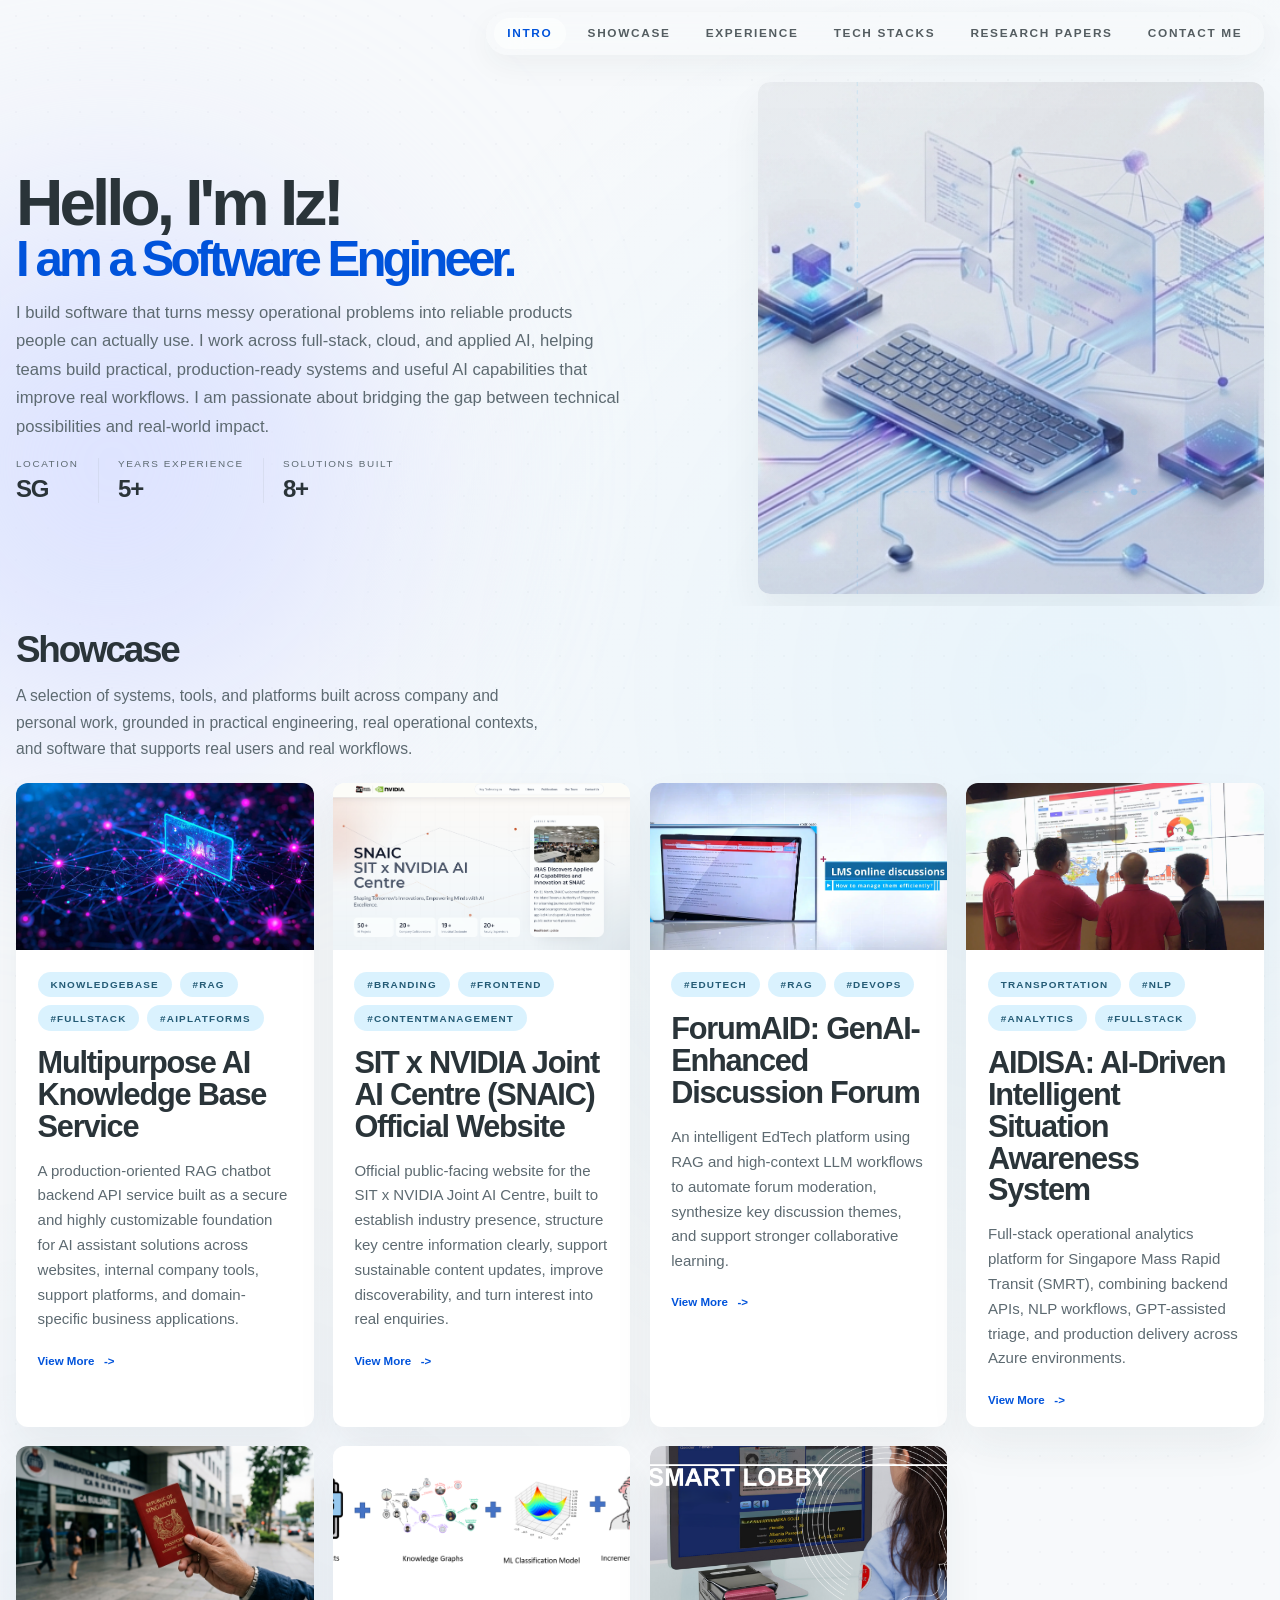
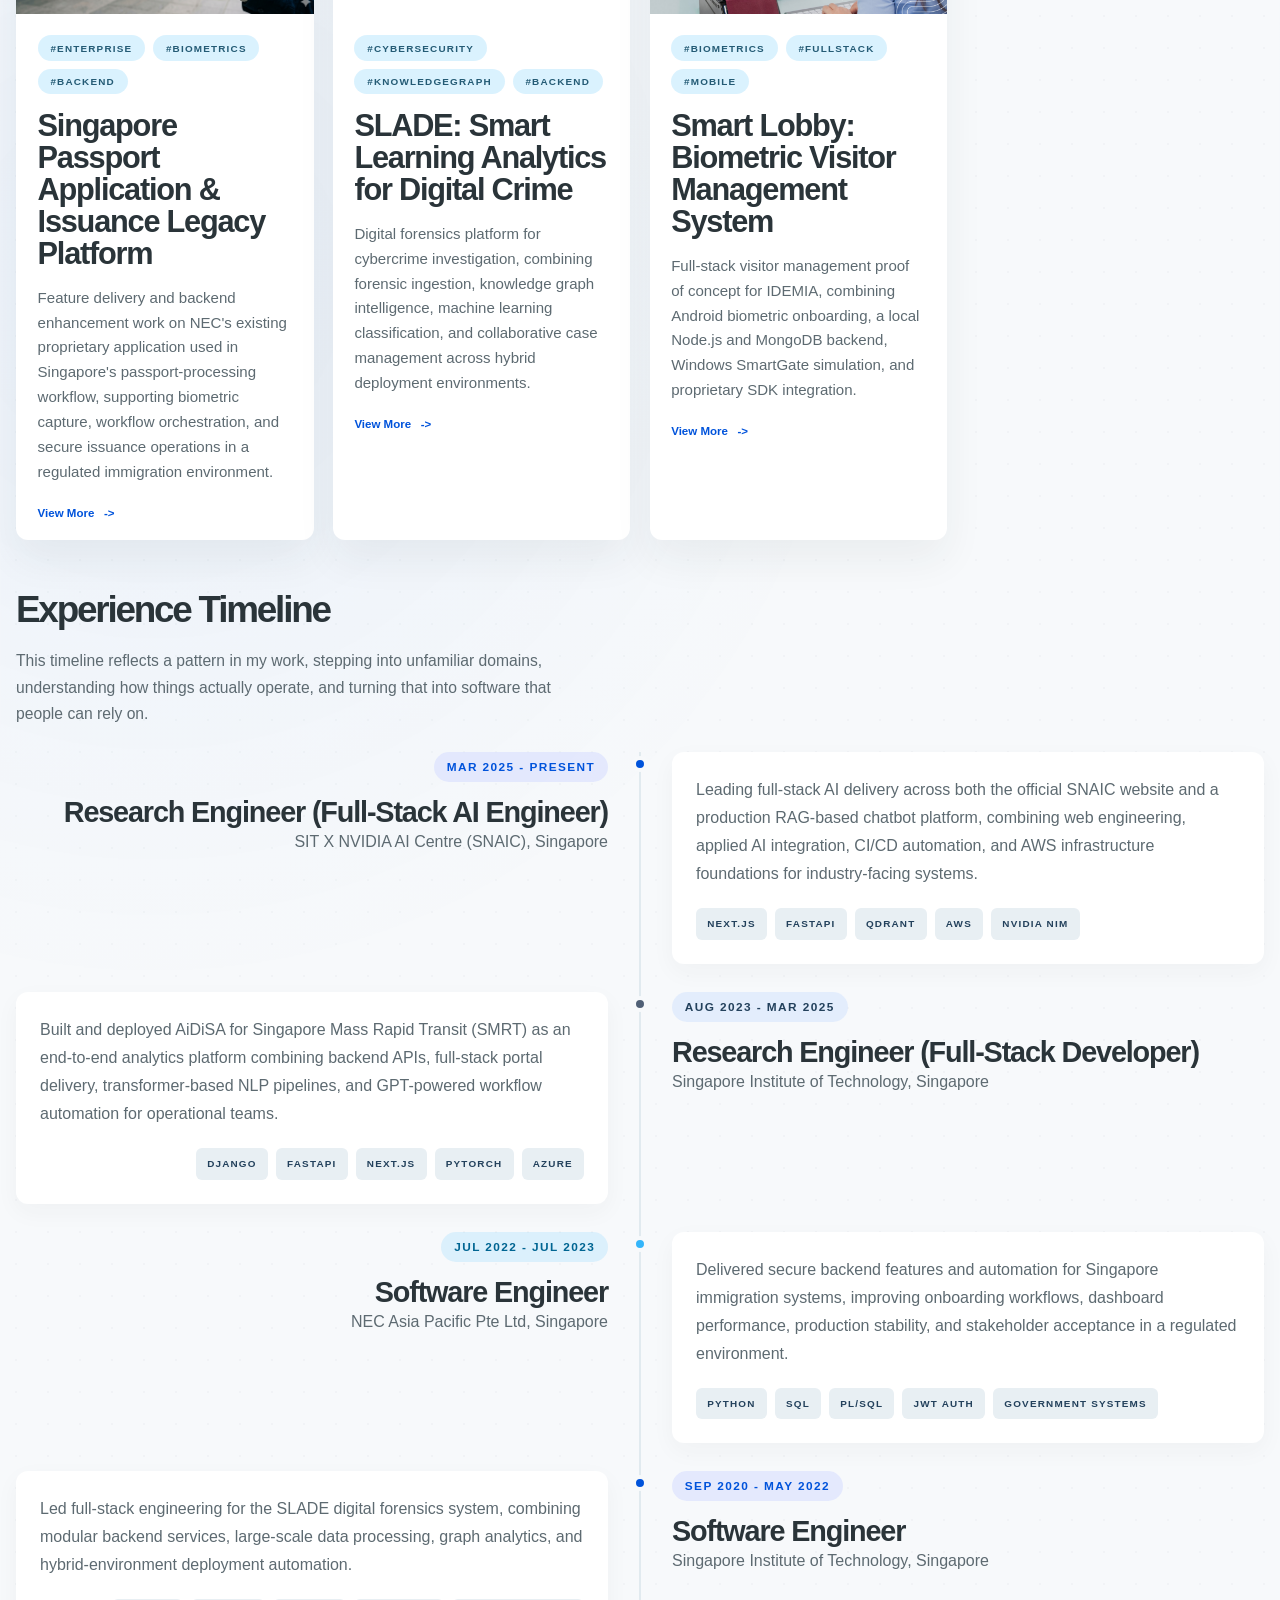
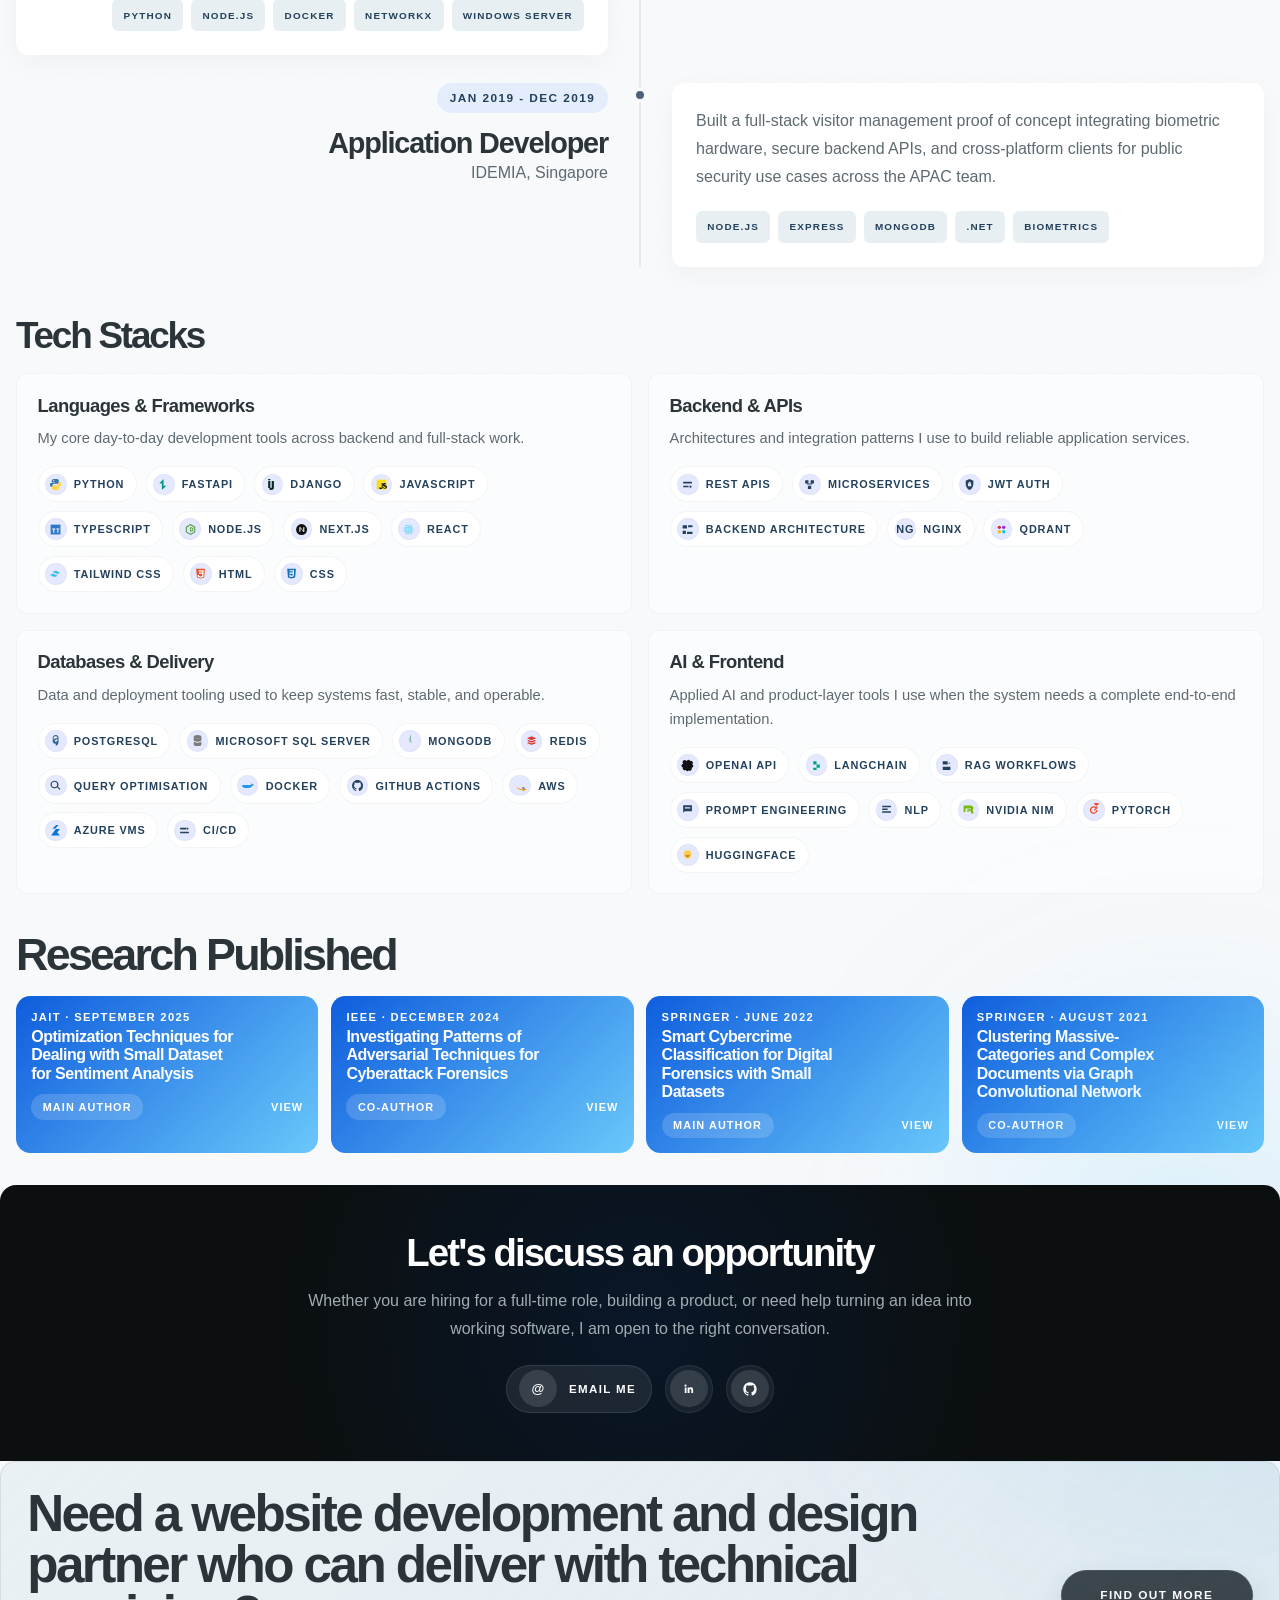
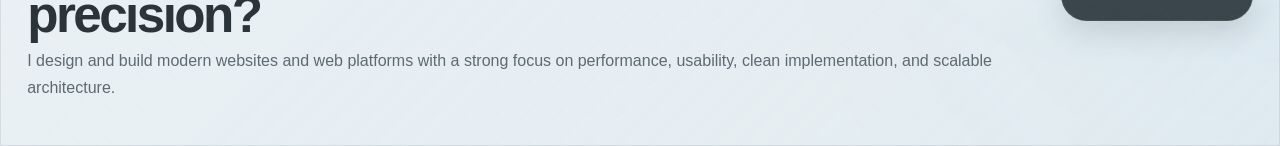
==== commit 4d1b8fde: "Update project details, enhance navigation functionality, and improve service promo section styling" ====
--- a/index.html
+++ b/index.html
@@ -66,14 +66,6 @@
       </section>
 
       <section id="projects" class="projects-section">
-        <div class="services-promo">
-          <div class="services-promo-copy">
-            <p class="services-promo-eyebrow">Services</p>
-            <h2>Need a website development and design partner who can deliver with technical precision?</h2>
-            <p>I design and build modern websites and web platforms with a strong focus on performance, usability, clean implementation, and scalable architecture.</p>
-          </div>
-          <a class="button-primary services-promo-link" href="./services.html">View More</a>
-        </div>
         <header class="projects-header">
           <div class="projects-header-copy">
             <h2 class="projects-title" data-field="projectsTitle"></h2>
@@ -132,6 +124,14 @@
           <div class="timeline-contact-links" data-field="experienceContactChannels"></div>
         </div>
       </section>
+
+      <section class="services-promo" aria-label="Services">
+        <div class="services-promo-copy">
+          <h2>Need a website development and design partner who can deliver with technical precision?</h2>
+          <p>I design and build modern websites and web platforms with a strong focus on performance, usability, clean implementation, and scalable architecture.</p>
+        </div>
+        <a class="services-promo-button" href="./services.html">Find out more</a>
+      </section>
     </div>
   </template>
 
--- a/styles.css
+++ b/styles.css
@@ -2224,9 +2224,9 @@
   grid-template-columns: minmax(0, 1fr) auto;
   gap: 1.5rem;
   align-items: center;
-  margin-bottom: 2rem;
-  padding: 1.6rem 1.7rem;
-  border-radius: 0.95rem;
+  margin-bottom: 0;
+  padding: 1.8rem 1.7rem 2.8rem;
+  border-radius: 0.95rem 0.95rem 0 0;
   background:
     linear-gradient(135deg, rgba(232, 239, 243, 0.92), rgba(219, 231, 237, 0.72)),
     radial-gradient(circle at top right, rgba(0, 83, 219, 0.1), transparent 42%);
@@ -2267,8 +2267,34 @@
   line-height: 1.7;
 }
 
-.services-promo-link {
-  min-width: 11rem;
+.services-promo-button {
+  display: inline-flex;
+  align-items: center;
+  justify-content: center;
+  min-height: 3.15rem;
+  min-width: 12rem;
+  padding: 0 1.25rem;
+  border-radius: 999px;
+  background: rgba(42, 52, 57, 0.9);
+  color: #ffffff;
+  box-shadow:
+    inset 0 0 0 1px rgba(255, 255, 255, 0.08),
+    0 14px 30px rgba(42, 52, 57, 0.14);
+  font-family: "Space Grotesk", "Segoe UI", sans-serif;
+  font-size: 0.74rem;
+  font-weight: 700;
+  letter-spacing: 0.12em;
+  text-transform: uppercase;
+  transition: transform 160ms ease, background 160ms ease, box-shadow 160ms ease;
+}
+
+.services-promo-button:hover,
+.services-promo-button:focus-visible {
+  background: #1f282d;
+  transform: translateY(-1px);
+  box-shadow:
+    inset 0 0 0 1px rgba(255, 255, 255, 0.1),
+    0 18px 34px rgba(42, 52, 57, 0.18);
 }
 
 .services-top-nav {
